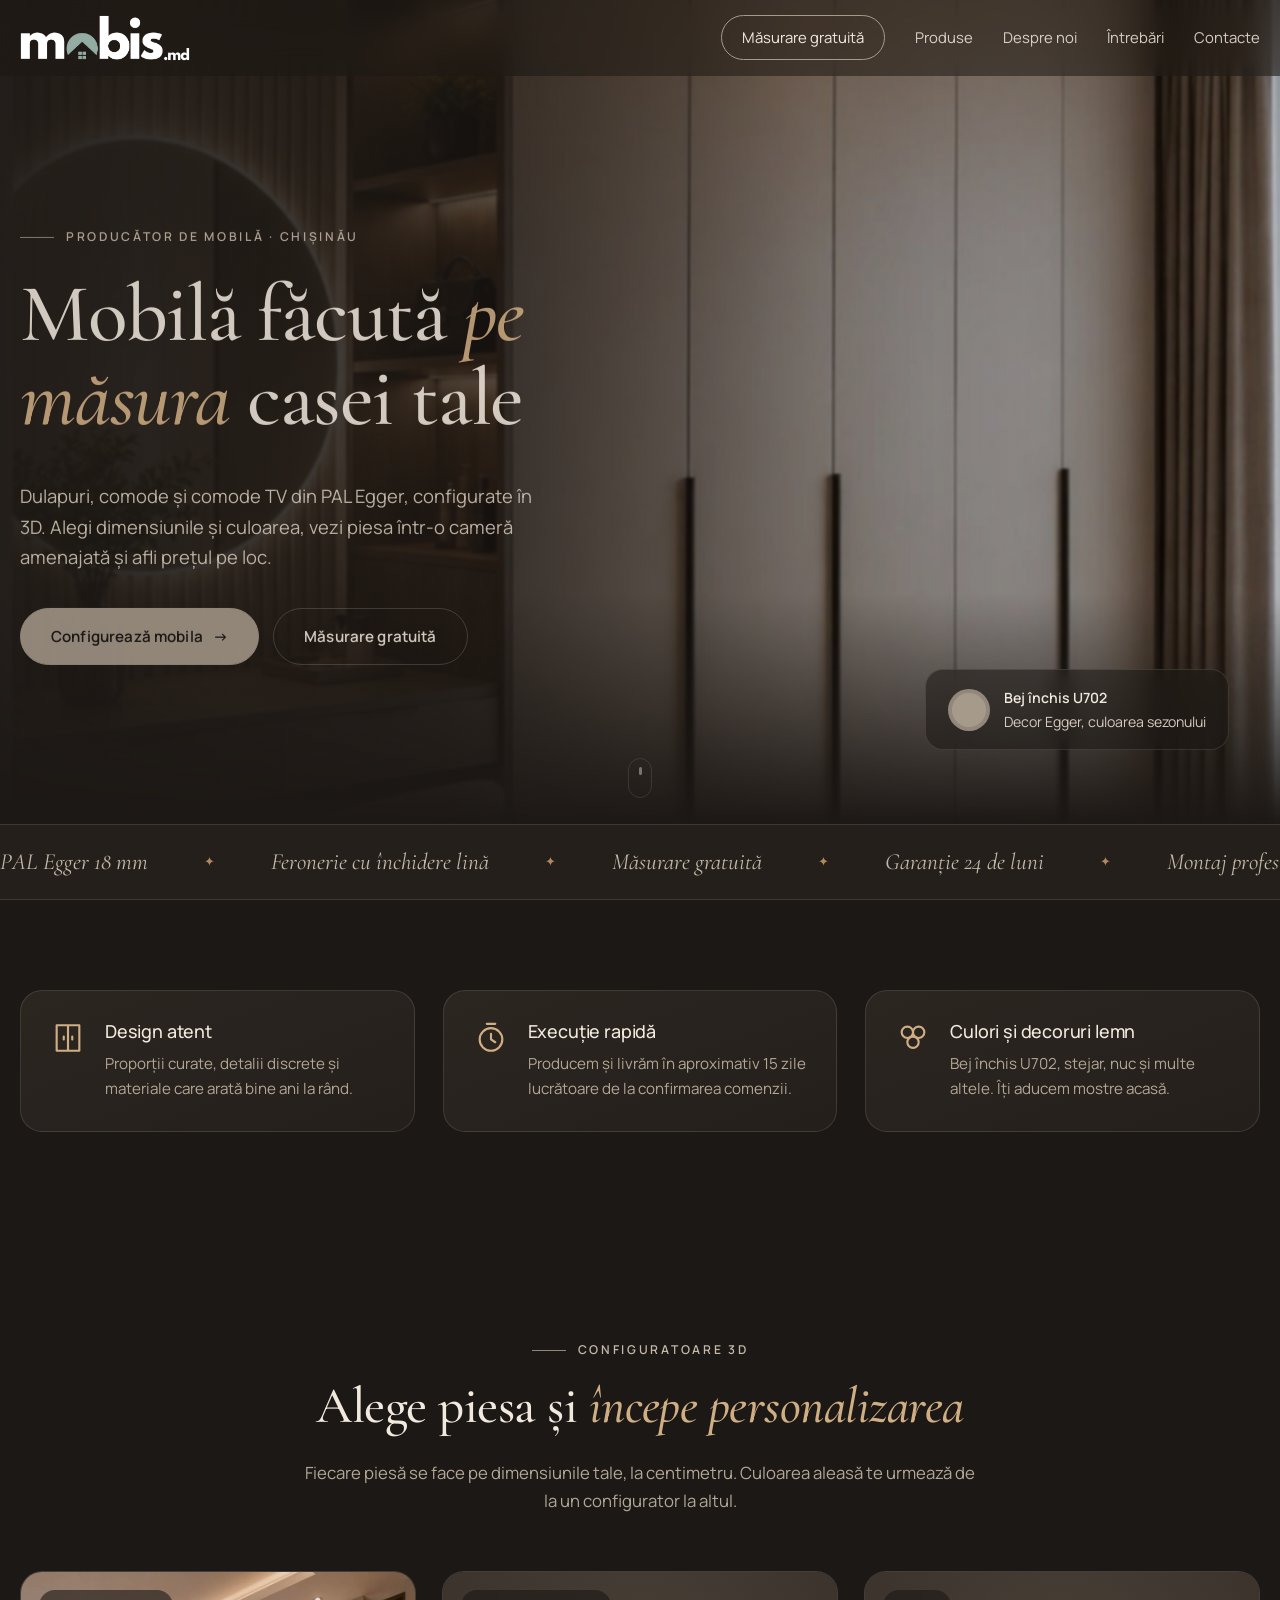
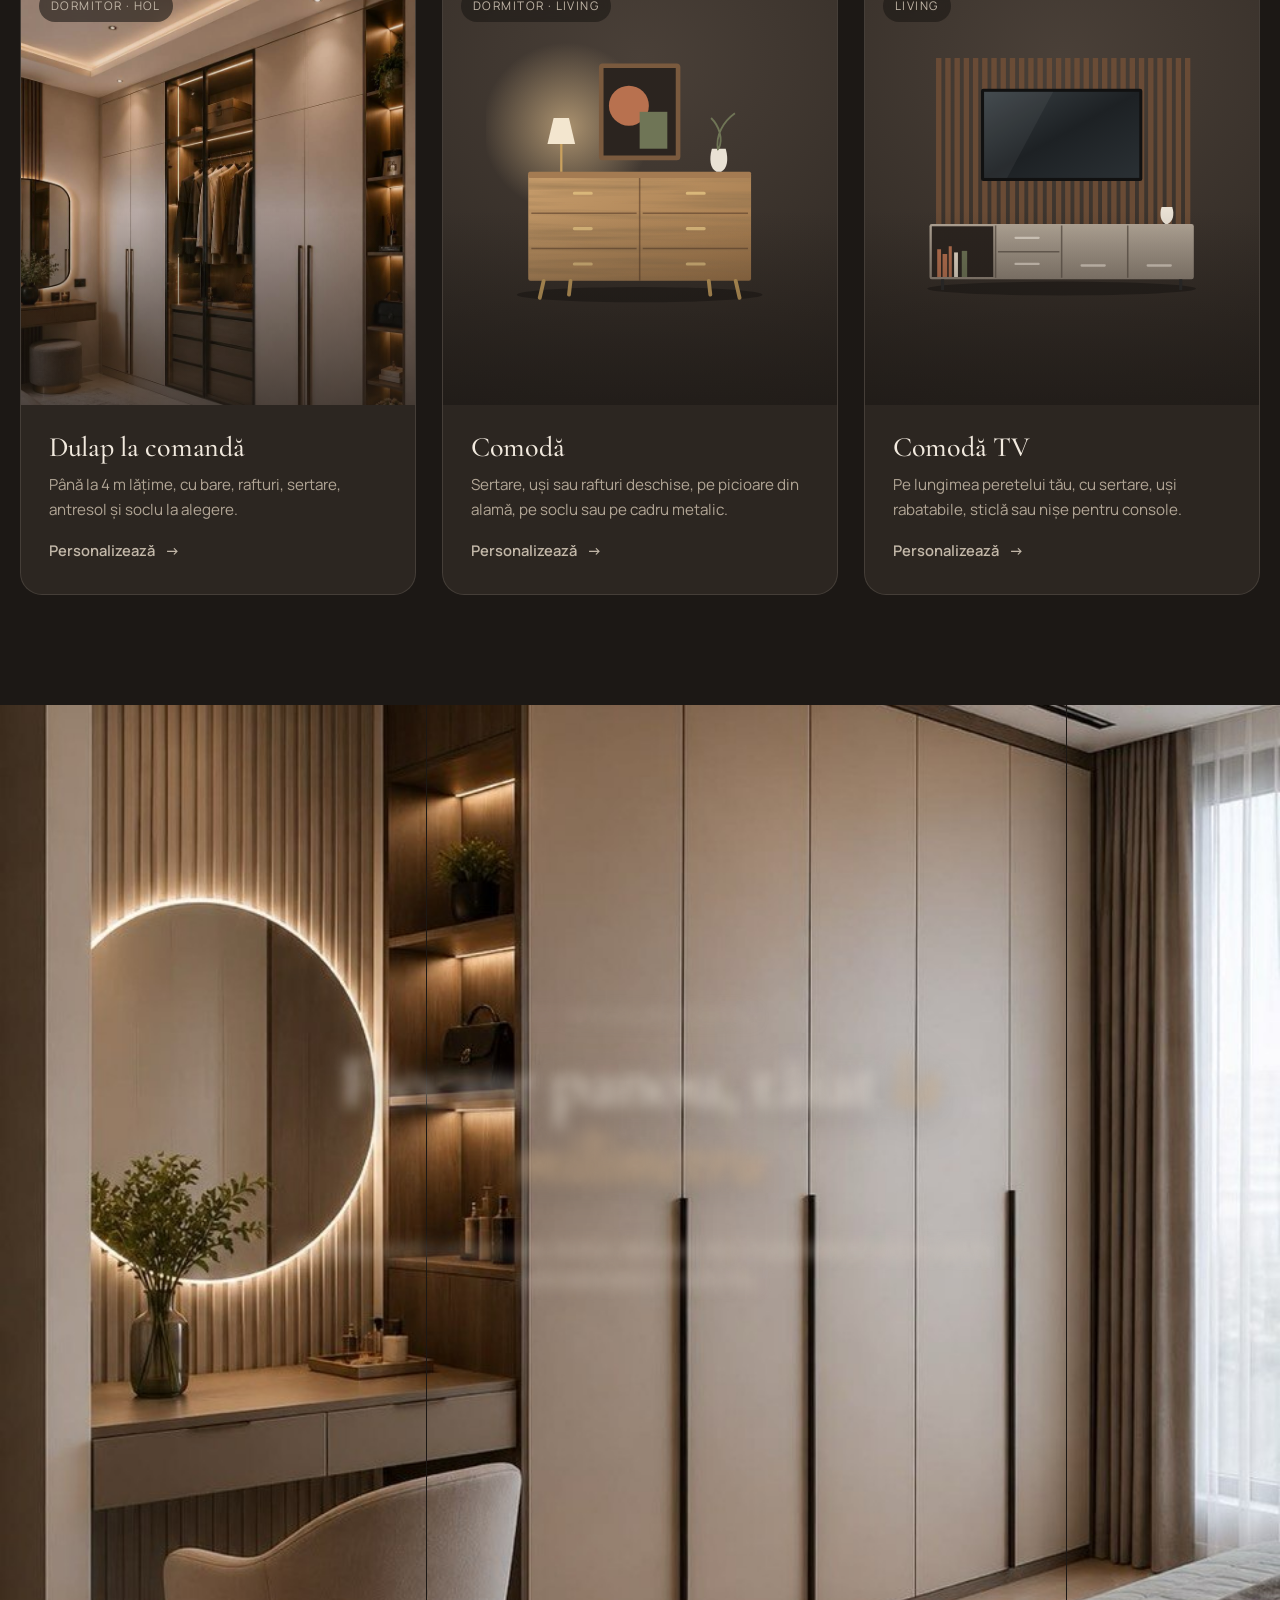
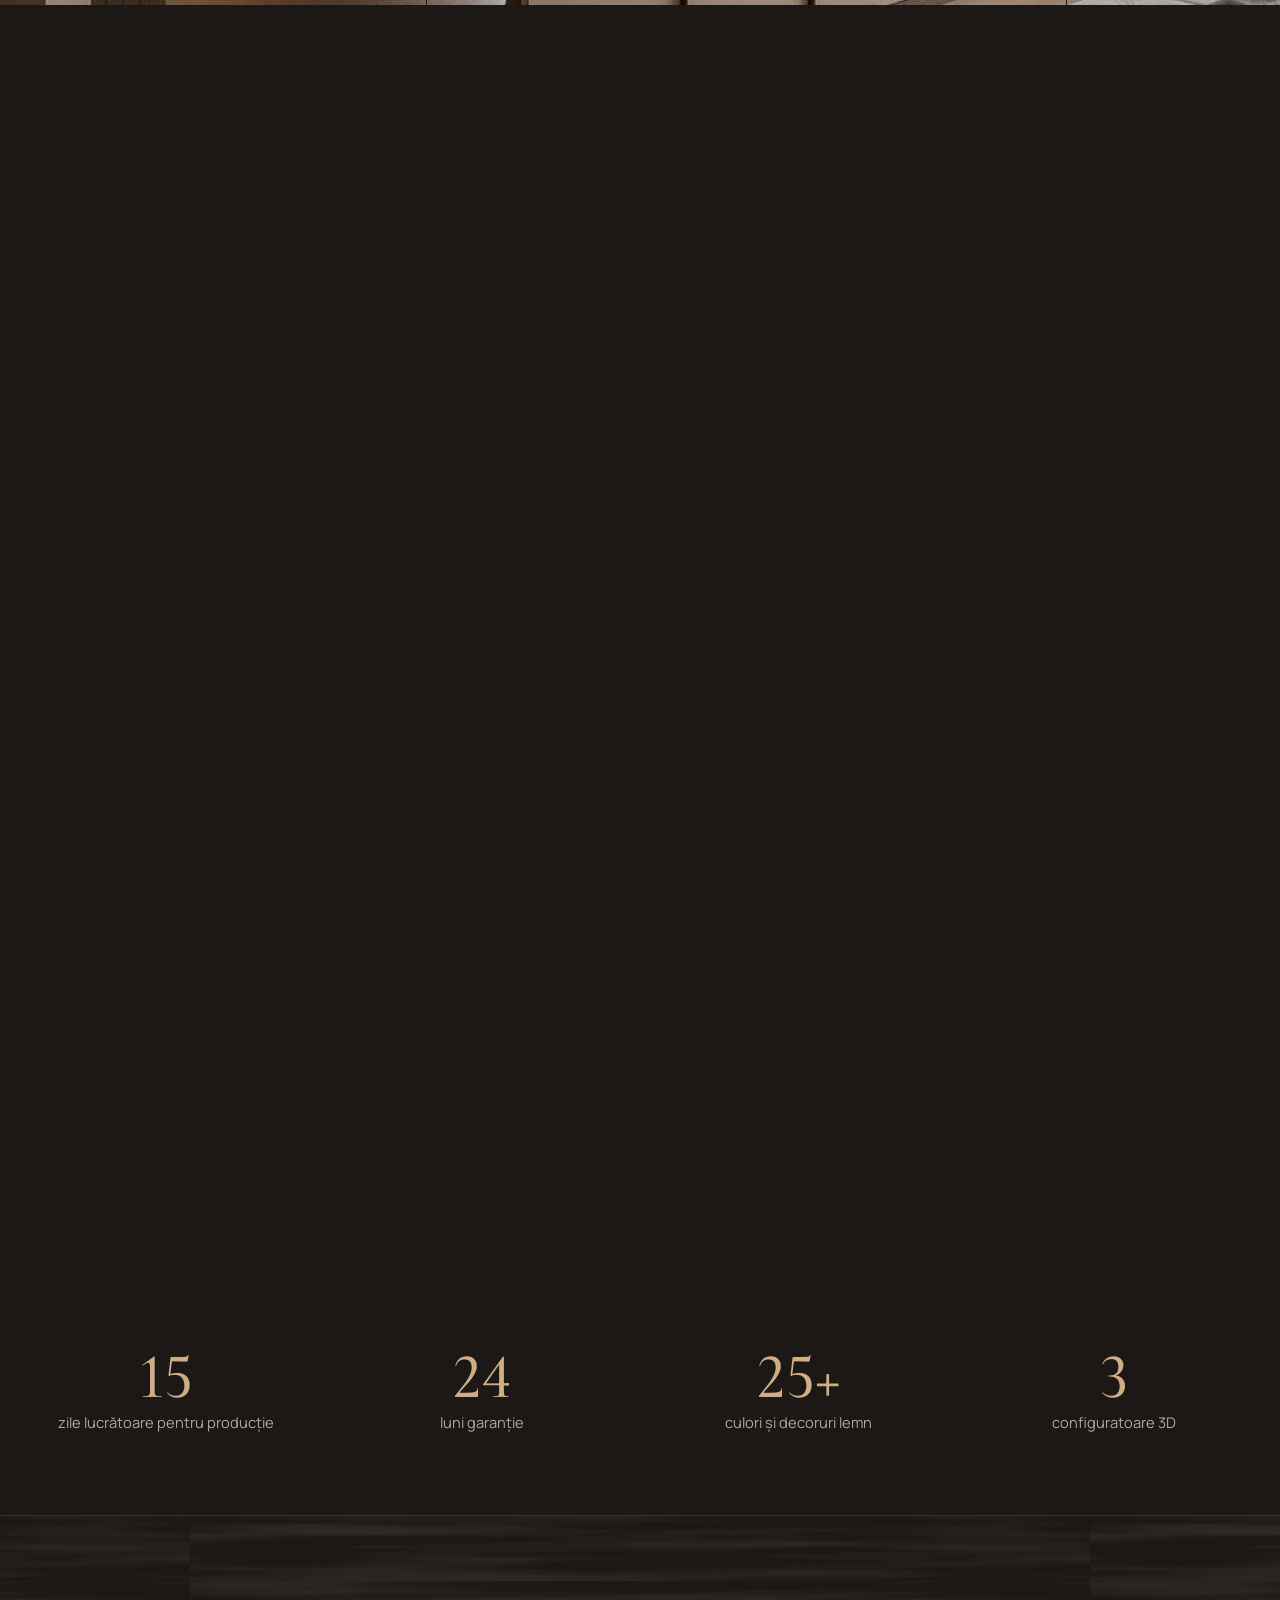
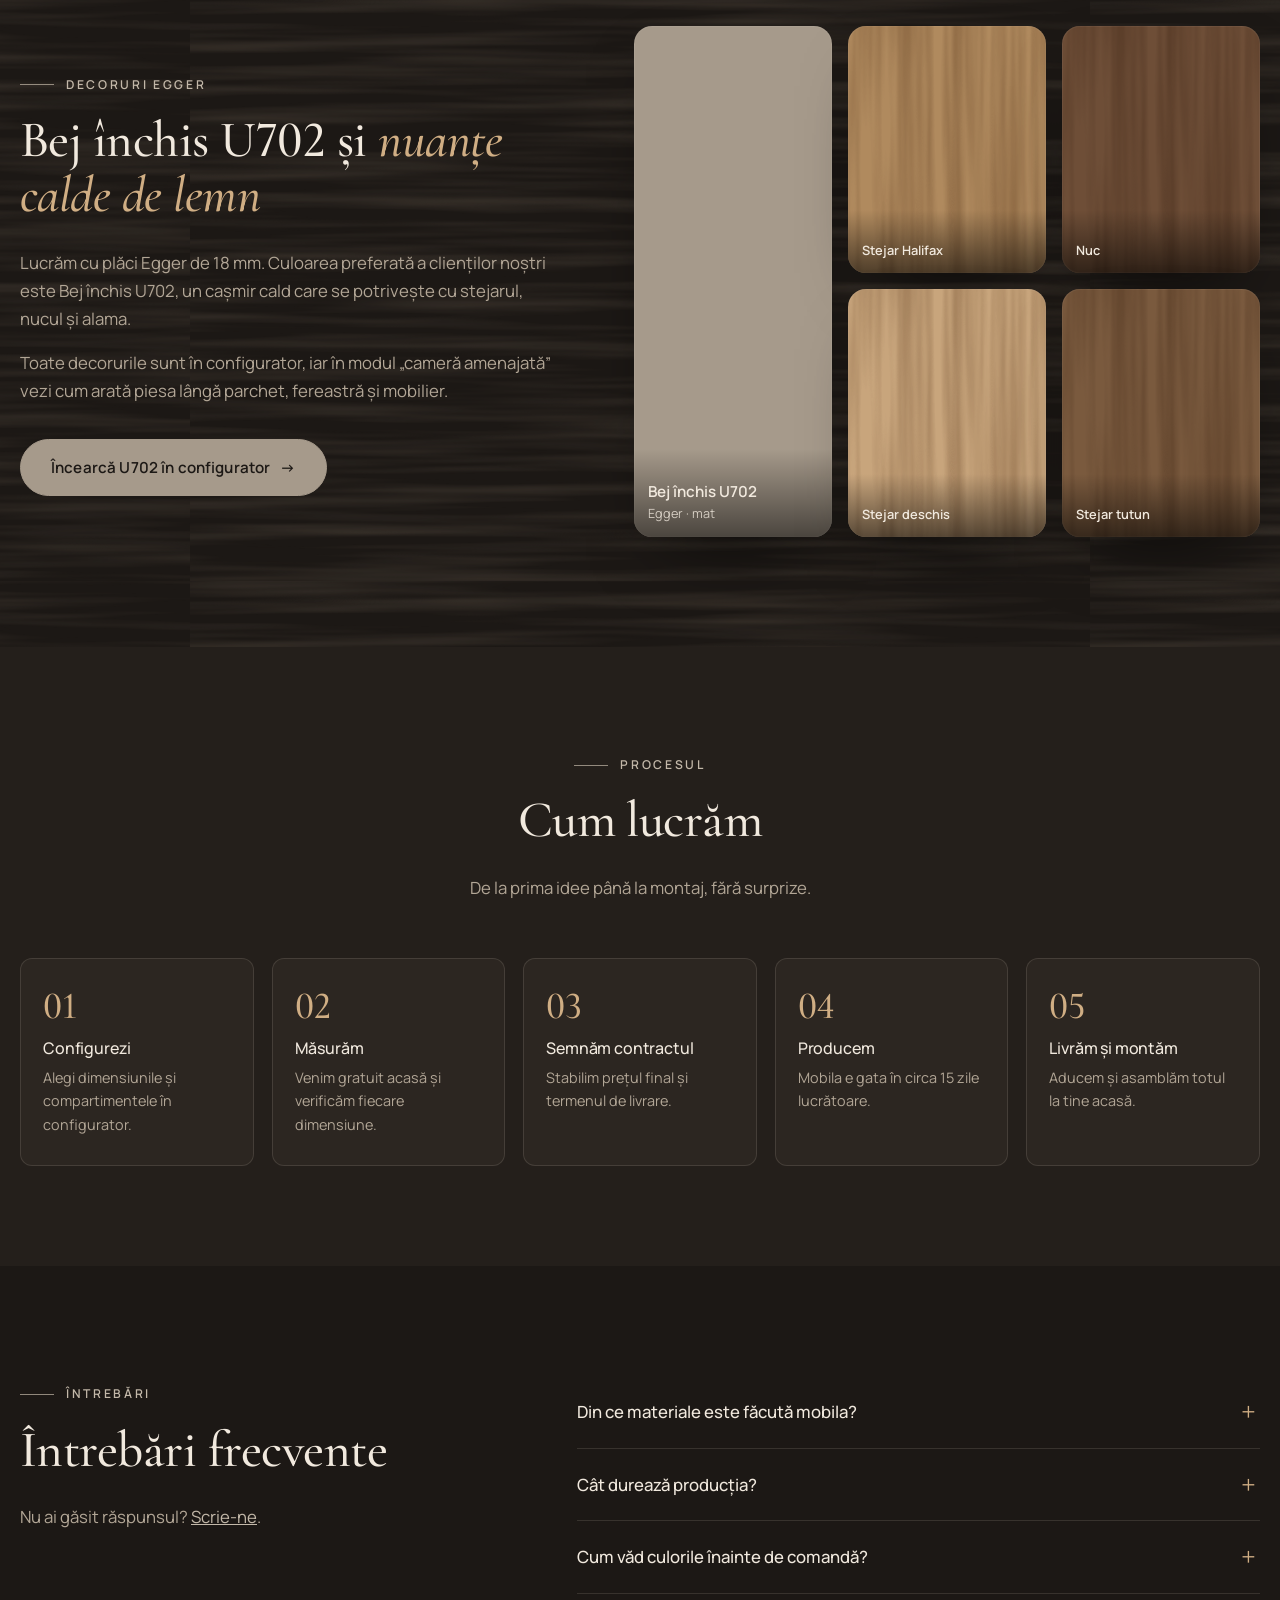
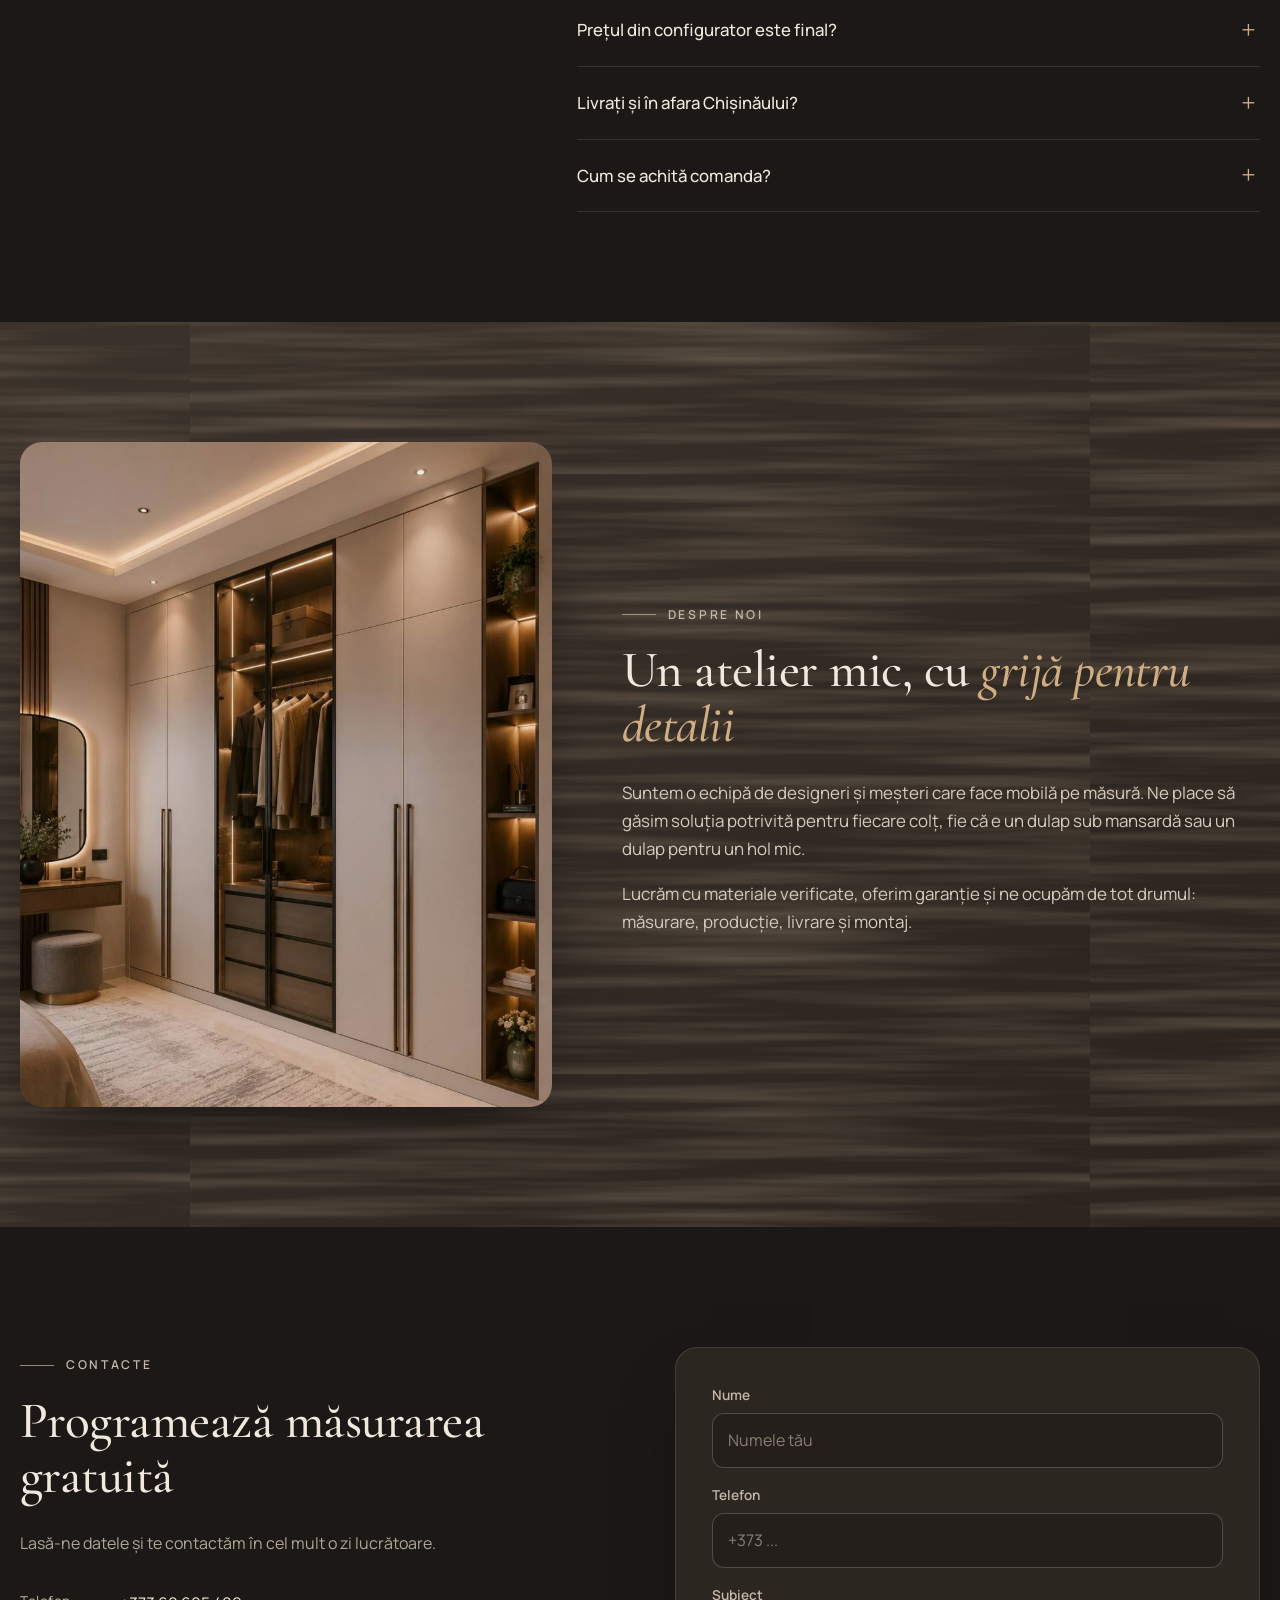
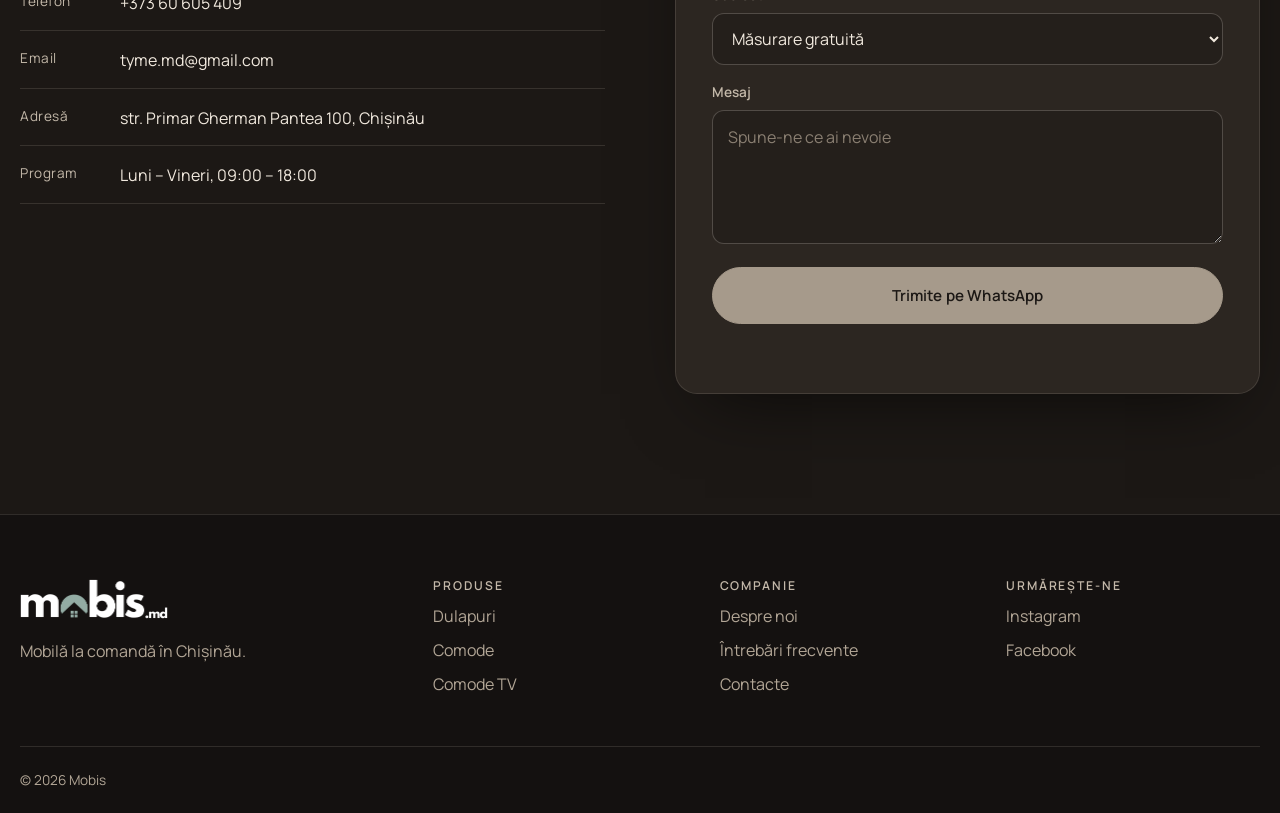
==== index.html @ 85bce2bd "Add files via upload Mobis" ====
<!DOCTYPE html>
<html lang="ro">
    <head>
        <meta charset="UTF-8">
        <meta name="viewport" content="width=device-width, initial-scale=1.0">
        <title>Mobis – Dulapuri, comode și comode TV la comandă în Chișinău</title>
        <meta name="description" content="Mobilă la comandă, pe dimensiunile tale: dulapuri, comode și comode TV. Configurează în 3D, vezi mobila într-o cameră amenajată și află prețul pe loc.">
        <link rel="preconnect" href="https://fonts.googleapis.com">
        <link rel="preconnect" href="https://fonts.gstatic.com" crossorigin>
        <link href="https://fonts.googleapis.com/css2?family=Cormorant+Garamond:ital,wght@0,400;0,500;0,600;1,400;1,500&family=Manrope:wght@300;400;500;600;700&display=swap" rel="stylesheet">
        <meta name="theme-color" content="#1c1815">
        <script>document.documentElement.classList.add('js');</script>
        <link rel="icon" type="image/png" href="favicon.png">
        <link rel="stylesheet" href="style.css">
        <link rel="preload" as="image" href="hero-wardrobe.jpg">
    </head>
    <body>
        <!-- ===== HEADER ===== -->
        <header class="header">
            <div class="container header__inner">
                <a href="index.html" class="logo" aria-label="Mobis – pagina principală"> <img src="logo-white.png" alt="mobis.md" class="logo__img" width="148" height="40"> </a>
                <button class="nav-toggle" aria-label="Meniu" aria-expanded="false">
                    <span></span>
                    <span></span>
                    <span></span>
                </button>
                <nav class="nav" aria-label="Meniu principal">
                    <a href="#contact" class="nav__pill">Măsurare gratuită</a>
                    <a href="#produse">Produse</a>
                    <a href="#despre">Despre noi</a>
                    <a href="#intrebari">Întrebări</a>
                    <a href="#contact">Contacte</a>
                </nav>
            </div>
        </header>
        <main>
            <!-- ===== HERO ===== -->
            <section class="hero">
                <div class="hero__scene" aria-hidden="true">
                    <div class="hero__photo"></div>
                </div>
                <div class="container hero__content">
                    <span class="eyebrow hero__eyebrow">Producător de mobilă · Chișinău</span>
                    <h1>Mobilă făcută <em>pe măsura</em> casei tale</h1>
                    <p>Dulapuri, comode și comode TV din PAL Egger, configurate în 3D. Alegi dimensiunile și culoarea, vezi piesa într-o cameră amenajată și afli prețul pe loc.</p>
                    <div class="hero__actions">
                        <a href="#produse" class="btn">Configurează mobila <span class="btn__arrow">→</span></a>
                        <a href="#contact" class="btn btn--line">Măsurare gratuită</a>
                    </div>
                </div>
                <div class="hero__badge" aria-hidden="true"><i></i><div><b>Bej închis U702</b>Decor Egger, culoarea sezonului</div></div>
                <span class="hero__scroll" aria-hidden="true"></span>
            </section>
            <div class="marquee" aria-hidden="true">
                <div class="marquee__track">
                    <span>PAL Egger 18 mm</span><span>Feronerie cu închidere lină</span><span>Măsurare gratuită</span><span>Garanție 24 de luni</span><span>Montaj profesionist</span><span>Peste 25 de decoruri</span>
                    <span>PAL Egger 18 mm</span><span>Feronerie cu închidere lină</span><span>Măsurare gratuită</span><span>Garanție 24 de luni</span><span>Montaj profesionist</span><span>Peste 25 de decoruri</span>
                </div>
            </div>
            <!-- ===== AVANTAJE ===== -->
            <section class="perks">
                <div class="container perks__grid">
                    <article class="perk" data-reveal>
                        <svg viewBox="0 0 24 24" aria-hidden="true">
                            <path d="M4 3h16v18H4zM12 3v18M9 11v2M15 11v2"/>
                        </svg>
                        <div>
                            <h3>Design atent</h3>
                            <p>Proporții curate, detalii discrete și materiale care arată bine ani la rând.</p>
                        </div>
                    </article>
                    <article class="perk" data-reveal style="--d:.12s">
                        <svg viewBox="0 0 24 24" aria-hidden="true">
                            <circle cx="12" cy="13" r="8"/>
                            <path d="M12 9v4l3 2M9 2h6"/>
                        </svg>
                        <div>
                            <h3>Execuție rapidă</h3>
                            <p>Producem și livrăm în aproximativ 15 zile lucrătoare de la confirmarea comenzii.</p>
                        </div>
                    </article>
                    <article class="perk" data-reveal style="--d:.24s">
                        <svg viewBox="0 0 24 24" aria-hidden="true">
                            <circle cx="8" cy="8" r="4"/>
                            <circle cx="16" cy="8" r="4"/>
                            <circle cx="12" cy="15" r="4"/>
                        </svg>
                        <div>
                            <h3>Culori și decoruri lemn</h3>
                            <p>Bej închis U702, stejar, nuc și multe altele. Îți aducem mostre acasă.</p>
                        </div>
                    </article>
                </div>
            </section>
            <!-- ===== PRODUSE ===== -->
            <section class="products" id="produse">
                <div class="container">
                    <div class="section-head" data-reveal>
                        <span class="eyebrow">Configuratoare 3D</span>
                        <h2>Alege piesa și <em>începe personalizarea</em></h2>
                        <p>Fiecare piesă se face pe dimensiunile tale, la centimetru. Culoarea aleasă te urmează de la un configurator la altul.</p>
                    </div>
                    <div class="products__grid">
                        <a class="product" href="dulap.html" data-reveal="zoom" data-tilt>
                            <div class="product__art">
                                <span class="product__tag">Dormitor · Hol</span>
                                <img src="product-wardrobe.jpg" alt="Dulap cu uși bej, compartimente vitrate și iluminare interioară" width="853" height="1280" loading="lazy" decoding="async">
                            </div>
                            <div class="product__body">
                                <h3>Dulap la comandă</h3>
                                <p>Până la 4 m lățime, cu bare, rafturi, sertare, antresol și soclu la alegere.</p>
                                <span class="product__cta">Personalizează</span>
                            </div>
                        </a>
                        <a class="product" href="comoda.html" data-reveal="zoom" style="--d:.12s" data-tilt>
                            <div class="product__art">
                                <span class="product__tag">Dormitor · Living</span>
                                <svg viewBox="0 0 400 400" role="img" aria-label="Comodă din stejar cu sertare și picioare din alamă">
                                    <defs>
                                        <linearGradient id="oakA" x1="0" x2="1" y1="0" y2="1"><stop offset="0" stop-color="#c79d6c"/><stop offset="1" stop-color="#9c7348"/></linearGradient>
                                        <filter id="grainA"><feTurbulence type="fractalNoise" baseFrequency="0.004 0.12" numOctaves="3" seed="3"/><feColorMatrix values="0 0 0 0 .3  0 0 0 0 .18  0 0 0 0 .08  1.4 0 0 0 -.55"/><feComposite in2="SourceGraphic" operator="in"/></filter>
                                        <radialGradient id="glowA"><stop offset="0" stop-color="#ffd9a0" stop-opacity=".55"/><stop offset="1" stop-color="#ffd9a0" stop-opacity="0"/></radialGradient>
                                    </defs>
                                    <circle cx="105" cy="120" r="110" fill="url(#glowA)"/>
                                    <rect x="150" y="40" width="100" height="120" rx="2" fill="#2b241f" stroke="#7a5a3e" stroke-width="6"/>
                                    <circle cx="186" cy="92" r="26" fill="#b8714f"/><rect x="200" y="100" width="36" height="48" fill="#6f7556"/>
                                    <ellipse cx="200" cy="338" rx="160" ry="10" fill="#000" opacity=".35"/>
                                    <rect x="55" y="180" width="290" height="140" rx="3" fill="url(#oakA)"/>
                                    <rect x="55" y="180" width="290" height="140" rx="3" filter="url(#grainA)" fill="#fff"/>
                                    <rect x="55" y="178" width="290" height="8" rx="2" fill="#a47b52"/>
                                    <path d="M200 186v134M59 232h137M59 278h137M204 232h137M204 278h137" stroke="#5a3f2a" stroke-width="2" opacity=".6"/>
                                    <path d="M115 206h22M115 252h22M115 298h22M262 206h22M262 252h22M262 298h22" stroke="#d9b77a" stroke-width="4" stroke-linecap="round"/>
                                    <path d="M75 320l-5 22M325 320l5 22M110 320l-2 18M290 320l2 18" stroke="#c9a15e" stroke-width="5" stroke-linecap="round"/>
                                    <path d="M98 178v-36" stroke="#c9a15e" stroke-width="3"/><path d="M80 142h36l-8-34h-20z" fill="#f3e6cf"/>
                                    <path d="M300 178c-8-4-10-16-6-30h18c4 14 2 26-6 30z" fill="#e9e1d4"/><path d="M302 150c-4-20 8-38 22-48M303 148c6-14 0-30-10-40" stroke="#6f7556" stroke-width="2.4" fill="none"/>
                                </svg>
                            </div>
                            <div class="product__body">
                                <h3>Comodă</h3>
                                <p>Sertare, uși sau rafturi deschise, pe picioare din alamă, pe soclu sau pe cadru metalic.</p>
                                <span class="product__cta">Personalizează</span>
                            </div>
                        </a>
                        <a class="product" href="comoda-tv.html" data-reveal="zoom" style="--d:.24s" data-tilt>
                            <div class="product__art">
                                <span class="product__tag">Living</span>
                                <svg viewBox="0 0 400 400" role="img" aria-label="Comodă TV joasă în bej închis, cu televizor pe perete cu lamele de lemn">
                                    <defs>
                                        <linearGradient id="u702B" x1="0" x2="0" y1="0" y2="1"><stop offset="0" stop-color="#b0a495"/><stop offset="1" stop-color="#93877a"/></linearGradient>
                                        <linearGradient id="screenB" x1="0" x2="1" y1="0" y2="1"><stop offset="0" stop-color="#3a4145"/><stop offset=".5" stop-color="#1d2124"/><stop offset="1" stop-color="#2a3034"/></linearGradient>
                                    </defs>
                                    <g stroke="#6e4e37" stroke-width="7" opacity=".9">
                                        <path d="M40 30v255M52 30v255M64 30v255M76 30v255M88 30v255M100 30v255M112 30v255M124 30v255M136 30v255M148 30v255M160 30v255M172 30v255M184 30v255M196 30v255M208 30v255M220 30v255M232 30v255M244 30v255M256 30v255M268 30v255M280 30v255M292 30v255M304 30v255M316 30v255M328 30v255M340 30v255M352 30v255M364 30v255"/>
                                    </g>
                                    <rect x="95" y="70" width="210" height="120" rx="3" fill="#111" /><rect x="99" y="74" width="202" height="112" fill="url(#screenB)"/>
                                    <path d="M99 74l90 0-60 112h-30z" fill="#fff" opacity=".05"/>
                                    <ellipse cx="200" cy="330" rx="175" ry="9" fill="#000" opacity=".35"/>
                                    <rect x="28" y="246" width="344" height="72" rx="3" fill="url(#u702B)"/>
                                    <path d="M114 248v68M200 248v68M286 248v68M117 282h80" stroke="#6b6055" stroke-width="2"/>
                                    <rect x="31" y="249" width="80" height="66" fill="#2b241f"/>
                                    <path d="M38 315v-36h5v36zM45 315v-30h6v30zM53 315v-40h4v40z" fill="#b8714f"/><path d="M60 315v-32h5v32z" fill="#e8dccb"/><path d="M70 315v-34h7v34z" fill="#6f7556"/>
                                    <path d="M140 264h30M140 298h30M226 300h30M312 300h30" stroke="#e6dccf" stroke-width="3" stroke-linecap="round" opacity=".8"/>
                                    <path d="M45 318v14M355 318v14" stroke="#2a2a2a" stroke-width="4"/>
                                    <path d="M335 246c-6-3-8-12-5-22h14c3 10 1 19-6 22z" fill="#e9e1d4"/>
                                </svg>
                            </div>
                            <div class="product__body">
                                <h3>Comodă TV</h3>
                                <p>Pe lungimea peretelui tău, cu sertare, uși rabatabile, sticlă sau nișe pentru console.</p>
                                <span class="product__cta">Personalizează</span>
                            </div>
                        </a>
                    </div>
                </div>
            </section>
            <!-- ===== IMAGINEA CARE SE DESCOMPUNE ===== -->
            <section class="split" aria-label="Atelierul Mobis">
                <div class="split__sticky">
                    <div class="split__img" aria-hidden="true">
                        <span><img src="hero-wardrobe.jpg" alt="" loading="lazy"></span><span><img src="hero-wardrobe.jpg" alt="" loading="lazy"></span><span><img src="hero-wardrobe.jpg" alt="" loading="lazy"></span><span><img src="hero-wardrobe.jpg" alt="" loading="lazy"></span><span><img src="hero-wardrobe.jpg" alt="" loading="lazy"></span><span><img src="hero-wardrobe.jpg" alt="" loading="lazy"></span>
                    </div>
                    <div class="split__text">
                        <span class="eyebrow">Din atelierul nostru</span>
                        <h2>Fiecare panou, tăiat <em>la milimetru</em></h2>
                        <p>Proiectăm piesă cu piesă: corp, fronturi, feronerie. Apoi le asamblăm în mobila care se potrivește exact în colțul tău.</p>
                    </div>
                </div>
            </section>
            <!-- ===== CIFRE ===== -->
            <section class="stats">
                <div class="container stats__grid">
                    <div data-reveal><b data-count="15">15</b><span>zile lucrătoare pentru producție</span></div>
                    <div data-reveal style="--d:.1s"><b data-count="24">24</b><span>luni garanție</span></div>
                    <div data-reveal style="--d:.2s"><b data-count="25" data-suffix="+">25+</b><span>culori și decoruri lemn</span></div>
                    <div data-reveal style="--d:.3s"><b data-count="3">3</b><span>configuratoare 3D</span></div>
                </div>
            </section>
            <!-- ===== MATERIALE ===== -->
            <section class="materials wood">
                <div class="container materials__inner">
                    <div data-reveal="left">
                        <span class="eyebrow">Decoruri Egger</span>
                        <h2>Bej închis U702 și <em>nuanțe calde de lemn</em></h2>
                        <p>Lucrăm cu plăci Egger de 18 mm. Culoarea preferată a clienților noștri este Bej închis U702, un cașmir cald care se potrivește cu stejarul, nucul și alama.</p>
                        <p>Toate decorurile sunt în configurator, iar în modul „cameră amenajată” vezi cum arată piesa lângă parchet, fereastră și mobilier.</p>
                        <a href="comoda.html?c=a69a8b" class="btn">Încearcă U702 în configurator <span class="btn__arrow">→</span></a>
                    </div>
                    <div class="chips" data-reveal="right">
                        <div class="chip chip--big" style="--c:#a69a8b"><span>Bej închis U702<small>Egger · mat</small></span></div>
                        <div class="chip chip--wood" style="--c:#b08a5e"><span>Stejar Halifax</span></div>
                        <div class="chip chip--wood" style="--c:#6e4e37"><span>Nuc</span></div>
                        <div class="chip chip--wood" style="--c:#c8a57c"><span>Stejar deschis</span></div>
                        <div class="chip chip--wood" style="--c:#7a5a3e"><span>Stejar tutun</span></div>
                    </div>
                </div>
            </section>
            <!-- ===== CUM LUCRĂM ===== -->
            <section class="steps">
                <div class="container">
                    <div class="section-head" data-reveal>
                        <span class="eyebrow">Procesul</span>
                        <h2>Cum lucrăm</h2>
                        <p>De la prima idee până la montaj, fără surprize.</p>
                    </div>
                    <ol class="steps__list">
                        <li data-reveal style="--d:0.0s">
                            <b>01</b>
                            <h3>Configurezi</h3>
                            <p>Alegi dimensiunile și compartimentele în configurator.</p>
                        </li>
                        <li data-reveal style="--d:0.1s">
                            <b>02</b>
                            <h3>Măsurăm</h3>
                            <p>Venim gratuit acasă și verificăm fiecare dimensiune.</p>
                        </li>
                        <li data-reveal style="--d:0.2s">
                            <b>03</b>
                            <h3>Semnăm contractul</h3>
                            <p>Stabilim prețul final și termenul de livrare.</p>
                        </li>
                        <li data-reveal style="--d:0.3s">
                            <b>04</b>
                            <h3>Producem</h3>
                            <p>Mobila e gata în circa 15 zile lucrătoare.</p>
                        </li>
                        <li data-reveal style="--d:0.4s">
                            <b>05</b>
                            <h3>Livrăm și montăm</h3>
                            <p>Aducem și asamblăm totul la tine acasă.</p>
                        </li>
                    </ol>
                </div>
            </section>
            <!-- ===== ÎNTREBĂRI ===== -->
            <section class="faq" id="intrebari">
                <div class="container faq__inner">
                    <div class="section-head section-head--left" data-reveal="left">
                        <span class="eyebrow">Întrebări</span>
                        <h2>Întrebări frecvente</h2>
                        <p>Nu ai găsit răspunsul? <a href="#contact">Scrie-ne</a>.</p>
                    </div>
                    <div class="faq__list" data-reveal>
                        <details>
                            <summary>Din ce materiale este făcută mobila?</summary>
                            <p>Folosim PAL melaminat de 18 mm de la producători europeni și feronerie cu închidere lină. Garanția este de 24 de luni.</p>
                        </details>
                        <details>
                            <summary>Cât durează producția?</summary>
                            <p>De regulă 10–15 zile lucrătoare de la semnarea contractului, în funcție de complexitatea comenzii.</p>
                        </details>
                        <details>
                            <summary>Cum văd culorile înainte de comandă?</summary>
                            <p>Îți aducem gratuit mostre de culori, ca să le vezi în lumina camerei tale.</p>
                        </details>
                        <details>
                            <summary>Prețul din configurator este final?</summary>
                            <p>Este un preț estimativ foarte apropiat. Prețul final se confirmă după măsurarea gratuită la domiciliu.</p>
                        </details>
                        <details>
                            <summary>Livrați și în afara Chișinăului?</summary>
                            <p>Da, livrăm în toată Moldova. Costul livrării în afara orașului se stabilește separat.</p>
                        </details>
                        <details>
                            <summary>Cum se achită comanda?</summary>
                            <p>Achiți un avans la semnarea contractului, iar restul la livrare, numerar sau cu cardul.</p>
                        </details>
                    </div>
                </div>
            </section>
            <!-- ===== DESPRE NOI ===== -->
            <section class="about wood" id="despre">
                <div class="container about__inner">
                    <div class="about__photo" data-reveal="zoom" data-parallax>
                        <img src="product-wardrobe.jpg" alt="Dulap Mobis cu compartimente iluminate" width="853" height="1280" loading="lazy" decoding="async">
                    </div>
                    <div data-reveal="right">
                        <span class="eyebrow">Despre noi</span>
                        <h2>Un atelier mic, cu <em>grijă pentru detalii</em></h2>
                        <p>Suntem o echipă de designeri și meșteri care face mobilă pe măsură. Ne place să găsim soluția potrivită pentru fiecare colț, fie că e un dulap sub mansardă sau un dulap pentru un hol mic.</p>
                        <p>Lucrăm cu materiale verificate, oferim garanție și ne ocupăm de tot drumul: măsurare, producție, livrare și montaj.</p>
                    </div>
                </div>
            </section>
            <!-- ===== CONTACT ===== -->
            <section class="contact" id="contact">
                <div class="container contact__inner">
                    <div class="contact__info" data-reveal="left">
                        <span class="eyebrow">Contacte</span>
                        <h2>Programează măsurarea gratuită</h2>
                        <p>Lasă-ne datele și te contactăm în cel mult o zi lucrătoare.</p>
                        <ul class="contact__list">
                            <li>
                                <span>Telefon</span>
                                <a href="tel:+37360605409">+373 60 605 409</a>
                            </li>
                            <li>
                                <span>Email</span>
                                <a href="mailto:tyme.md@gmail.com">tyme.md@gmail.com</a>
                            </li>
                            <li>
                                <span>Adresă</span>str. Primar Gherman Pantea 100, Chișinău
                            </li>
                            <li>
                                <span>Program</span>Luni – Vineri, 09:00 – 18:00
                            </li>
                        </ul>
                    </div>
                    <form class="contact__form" id="contactForm" novalidate data-reveal="right">
                        <div class="form-row">
                            <label for="f-name">Nume</label>
                            <input id="f-name" name="name" type="text" autocomplete="name" placeholder="Numele tău" required>
                        </div>
                        <div class="form-row">
                            <label for="f-phone">Telefon</label>
                            <input id="f-phone" name="phone" type="tel" autocomplete="tel" placeholder="+373 ..." required>
                        </div>
                        <div class="form-row">
                            <label for="f-topic">Subiect</label>
                            <select id="f-topic" name="topic">
                                <option>Măsurare gratuită</option>
                                <option>Mostre de culori</option>
                                <option>Dulap la comandă</option>
                                <option>Comodă la comandă</option>
                                <option>Comodă TV la comandă</option>
                                <option>Altă întrebare</option>
                            </select>
                        </div>
                        <div class="form-row">
                            <label for="f-msg">Mesaj</label>
                            <textarea id="f-msg" name="message" rows="4" placeholder="Spune-ne ce ai nevoie"></textarea>
                        </div>
                        <button type="submit" class="btn btn--full">Trimite pe WhatsApp</button>
                        <p class="form-status" role="status"></p>
                    </form>
                </div>
            </section>
        </main>
        <!-- ===== FOOTER ===== -->
        <footer class="footer">
            <div class="container footer__inner">
                <div>
                    <a href="index.html" class="logo logo--footer"><img src="logo-white.png" alt="mobis.md" class="logo__img" width="130" height="35"></a>
                    <p>Mobilă la comandă în Chișinău.</p>
                </div>
                <nav aria-label="Produse">
                    <h4>Produse</h4>
                    <a href="dulap.html">Dulapuri</a>
                    <a href="comoda.html">Comode</a>
                    <a href="comoda-tv.html">Comode TV</a>
                </nav>
                <nav aria-label="Companie">
                    <h4>Companie</h4>
                    <a href="#despre">Despre noi</a>
                    <a href="#intrebari">Întrebări frecvente</a>
                    <a href="#contact">Contacte</a>
                </nav>
                <div>
                    <h4>Urmărește-ne</h4>
                    <a href="#" aria-label="Instagram">Instagram</a>
                    <a href="#" aria-label="Facebook">Facebook</a>
                </div>
            </div>
            <div class="container footer__bottom">© <span data-year></span> Mobis
            </div>
        </footer>
        <script src="site.js"></script>
    </body>
</html>
---- style.css ----
/* =========================================================
   Mobis – stiluri
   Paletă: Bej închis U702 Egger + nuanțe de lemn, temă închisă
   ========================================================= */
:root {
  --bg: #1c1815;
  --bg-2: #241f1b;
  --surface: #2c2621;
  --surface-2: #362f29;
  --u702: #a69a8b;          /* Egger U702 – bej închis / cașmir */
  --u702-light: #c3b8a9;
  --u702-dark: #7d7264;
  --u702-deep: #4f463e;
  --oak: #b08a5e;
  --oak-light: #d0ae84;
  --walnut: #6e4e37;
  --cream: #f1e9de;
  --ink: #1c1815;
  --muted: #b2a696;
  --line: rgba(241, 233, 222, .12);
  --line-strong: rgba(241, 233, 222, .22);
  --white: #ffffff;
  --ok: #a9c4a0;
  --radius: 22px;
  --radius-sm: 12px;
  --shadow: 0 30px 70px -30px rgba(0, 0, 0, .65);
  --header-h: 76px;
  --serif: 'Cormorant Garamond', 'Times New Roman', serif;
  --ease: cubic-bezier(.2, .7, .1, 1);
  /* textură de lemn desenată (fără imagini externe) */
  --grain-h: url("data:image/svg+xml,%3Csvg xmlns='http://www.w3.org/2000/svg' width='900' height='600'%3E%3Cfilter id='w'%3E%3CfeTurbulence type='fractalNoise' baseFrequency='0.0025 0.07' numOctaves='3' seed='11' stitchTiles='stitch'/%3E%3CfeColorMatrix values='0 0 0 0 0.72  0 0 0 0 0.55  0 0 0 0 0.38  1.6 0 0 0 -0.62'/%3E%3C/filter%3E%3Crect width='100%25' height='100%25' filter='url(%23w)'/%3E%3C/svg%3E");
  --grain-v: url("data:image/svg+xml,%3Csvg xmlns='http://www.w3.org/2000/svg' width='600' height='900'%3E%3Cfilter id='w'%3E%3CfeTurbulence type='fractalNoise' baseFrequency='0.06 0.003' numOctaves='3' seed='4' stitchTiles='stitch'/%3E%3CfeColorMatrix values='0 0 0 0 0.25  0 0 0 0 0.16  0 0 0 0 0.09  1.7 0 0 0 -0.55'/%3E%3C/filter%3E%3Crect width='100%25' height='100%25' filter='url(%23w)'/%3E%3C/svg%3E");
  font-family: 'Manrope', system-ui, -apple-system, sans-serif;
}

/* ===== Bază ===== */
*, *::before, *::after { box-sizing: border-box; }
html { scroll-behavior: smooth; scroll-padding-top: calc(var(--header-h) + 12px); }
body { margin: 0; background: var(--bg); color: var(--cream); line-height: 1.65; -webkit-font-smoothing: antialiased; overflow-x: hidden; }
h1, h2, h3, h4 { margin: 0 0 .5em; line-height: 1.15; font-weight: 500; letter-spacing: -.01em; }
h1, h2 { font-family: var(--serif); font-weight: 500; font-variant-numeric: lining-nums; }
h1 { font-size: clamp(2.8rem, 6.4vw, 5.4rem); letter-spacing: -.015em; line-height: 1.02; }
h2 { font-size: clamp(2.1rem, 4vw, 3.3rem); line-height: 1.08; }
h1 em, h2 em { font-style: italic; color: var(--oak-light); }
h3 { font-size: 1.12rem; }
p { margin: 0 0 1em; }
a { color: inherit; }
::selection { background: var(--u702); color: var(--ink); }
button, input, select, textarea { font: inherit; color: inherit; }
button { cursor: pointer; }
svg { display: block; }
.container { width: min(1240px, 100% - 40px); margin-inline: auto; }
.eyebrow { display: inline-flex; align-items: center; gap: 12px; font-size: .76rem; font-weight: 600; letter-spacing: .22em; text-transform: uppercase; color: var(--u702-light); margin-bottom: 18px; }
.eyebrow::before { content: ''; width: 34px; height: 1px; background: currentColor; opacity: .7; }
.section-head { max-width: 680px; margin: 0 auto 56px; text-align: center; }
.section-head .eyebrow { justify-content: center; }
.section-head--left { text-align: left; margin: 0; }
.section-head p { color: var(--muted); font-size: 1.05rem; }
.wood { position: relative; isolation: isolate; }
.wood::before { content: ''; position: absolute; inset: 0; z-index: -1; background: var(--grain-h) center / 900px 600px; opacity: .16; pointer-events: none; }

/* ===== Butoane ===== */
.btn {
  position: relative; overflow: hidden;
  display: inline-flex; align-items: center; justify-content: center; gap: 10px;
  padding: 15px 30px; border-radius: 999px; border: 1.5px solid var(--u702);
  background: var(--u702); color: var(--ink); font-weight: 600; font-size: .95rem; text-decoration: none; letter-spacing: .01em;
  transition: background .3s, transform .3s var(--ease), box-shadow .3s, color .3s, border-color .3s;
}
.btn:hover { background: var(--u702-light); border-color: var(--u702-light); transform: translateY(-2px); box-shadow: 0 18px 40px -18px rgba(166, 154, 139, .7); }
.btn--light { background: var(--cream); border-color: var(--cream); color: var(--ink); }
.btn--light:hover { background: var(--white); border-color: var(--white); }
.btn--line { background: transparent; border-color: var(--line-strong); color: var(--cream); }
.btn--line:hover { background: var(--cream); border-color: var(--cream); color: var(--ink); }
.btn--small { padding: 11px 22px; font-size: .9rem; }
.btn--full { width: 100%; }
.btn--wa { background: var(--u702); color: var(--ink); border-color: var(--u702); padding: 11px 20px; font-size: .9rem; white-space: nowrap; }
.btn--wa:hover { background: var(--cream); border-color: var(--cream); color: var(--ink); }
.btn__arrow { transition: transform .3s var(--ease); }
.btn:hover .btn__arrow { transform: translateX(4px); }

/* ===== Header ===== */
.header { position: sticky; top: 0; z-index: 50; height: var(--header-h); color: var(--cream); background: rgba(28, 24, 21, .55); backdrop-filter: blur(14px) saturate(1.2); -webkit-backdrop-filter: blur(14px) saturate(1.2); border-bottom: 1px solid transparent; transition: background .4s, border-color .4s; }
.is-scrolled .header, .page-cfg .header { background: rgba(28, 24, 21, .92); border-bottom-color: var(--line); }
.header__inner { height: 100%; display: flex; align-items: center; justify-content: space-between; }
.logo { display: inline-flex; align-items: center; gap: 10px; text-decoration: none; color: inherit; }
.logo__img { display: block; height: 46px; width: auto; }
.logo--footer .logo__img { height: 40px; }
.nav { display: flex; align-items: center; gap: 30px; }
.nav a { position: relative; text-decoration: none; font-size: .93rem; opacity: .86; transition: opacity .2s; }
.nav a:not(.nav__pill)::after { content: ''; position: absolute; left: 0; right: 0; bottom: -6px; height: 1px; background: var(--u702-light); transform: scaleX(0); transform-origin: right; transition: transform .35s var(--ease); }
.nav a:hover { opacity: 1; }
.nav a:not(.nav__pill):hover::after { transform: scaleX(1); transform-origin: left; }
.nav__pill { border: 1.5px solid var(--u702); border-radius: 999px; padding: 9px 20px; opacity: 1 !important; transition: background .25s, color .25s; }
.nav__pill:hover { background: var(--u702); color: var(--ink); }
.nav-toggle { display: none; background: none; border: 0; padding: 8px; color: inherit; }
.nav-toggle span { display: block; width: 26px; height: 2px; margin: 6px 0; background: currentColor; transition: .3s; }

/* ===== Hero ===== */
.hero { position: relative; min-height: calc(100vh - var(--header-h)); min-height: calc(100svh - var(--header-h)); display: flex; align-items: center; overflow: hidden; margin-top: calc(-1 * var(--header-h)); padding-top: var(--header-h); --hp: 0; }
.hero__scene { position: absolute; inset: 0; background: var(--bg); pointer-events: none; }
.hero__photo {
  position: absolute; inset: -4%; background: url('hero-wardrobe.jpg') 62% 40% / cover no-repeat;
  transform: scale(calc(1.04 + var(--hp) * .16)) translateY(calc(var(--hp) * 60px));
  filter: brightness(calc(.92 - var(--hp) * .55)) blur(calc(var(--hp) * 7px)) saturate(calc(1 - var(--hp) * .4));
  animation: heroIn 2.2s var(--ease) both; will-change: transform, filter;
}
@keyframes heroIn { from { opacity: 0; transform: scale(1.18); } }
.hero__scene::after { content: ''; position: absolute; inset: 0; background:
  linear-gradient(90deg, rgba(28, 24, 21, .94) 0%, rgba(28, 24, 21, .78) 34%, rgba(28, 24, 21, .25) 64%, rgba(28, 24, 21, .1) 100%),
  linear-gradient(0deg, var(--bg) 0%, transparent 28%); }
.hero__content { position: relative; z-index: 4; padding-block: 80px; transform: translateY(calc(var(--hp) * -70px)); opacity: calc(1 - var(--hp) * 1.3); }
.hero__content > * { max-width: 640px; }
.hero__eyebrow { margin-bottom: 26px; }
.hero__content p { font-size: 1.15rem; color: #d6cbbd; max-width: 520px; }
.hero__actions { display: flex; flex-wrap: wrap; gap: 14px; margin-top: 36px; }
.hero__badge { position: absolute; right: 4%; bottom: 9%; z-index: 4; display: flex; align-items: center; gap: 14px; padding: 16px 22px; border-radius: 18px; background: rgba(28, 24, 21, .55); backdrop-filter: blur(10px); border: 1px solid var(--line); font-size: .88rem; color: #d6cbbd; animation: rise 1.4s .9s var(--ease) both; }
.hero__badge i { width: 42px; height: 42px; border-radius: 50%; background: var(--u702); box-shadow: inset 0 0 0 4px rgba(0, 0, 0, .12); flex: none; }
.hero__badge b { display: block; color: var(--cream); font-weight: 600; }
.hero__scroll { position: absolute; left: 50%; bottom: 26px; z-index: 4; width: 24px; height: 40px; margin-left: -12px; border: 1.5px solid var(--line-strong); border-radius: 20px; opacity: calc(1 - var(--hp) * 4); }
.hero__scroll::after { content: ''; position: absolute; left: 50%; top: 8px; width: 3px; height: 8px; margin-left: -1.5px; border-radius: 2px; background: var(--u702-light); animation: scrollDot 1.8s infinite; }
@keyframes scrollDot { 0% { transform: translateY(0); opacity: 1; } 70% { transform: translateY(14px); opacity: 0; } 100% { opacity: 0; } }
@keyframes rise { from { opacity: 0; transform: translateY(30px); } }
.hero h1, .hero__eyebrow, .hero__content p, .hero__actions { animation: rise 1.2s var(--ease) both; }
.hero__eyebrow { animation-delay: .15s; }
.hero h1 { animation-delay: .3s; }
.hero__content p { animation-delay: .5s; }
.hero__actions { animation-delay: .7s; }

/* ===== Bandă materiale ===== */
.marquee { overflow: hidden; border-block: 1px solid var(--line); background: var(--bg-2); padding: 18px 0; }
.marquee__track { display: flex; width: max-content; gap: 56px; animation: marquee 38s linear infinite; font-family: var(--serif); font-size: 1.45rem; font-style: italic; color: var(--u702-light); white-space: nowrap; }
.marquee__track span { display: inline-flex; align-items: center; gap: 56px; }
.marquee__track span::after { content: '✦'; font-style: normal; font-size: .8rem; color: var(--oak); }
@keyframes marquee { to { transform: translateX(-50%); } }

/* ===== Avantaje ===== */
.perks { padding: 90px 0; }
.perks__grid { display: grid; grid-template-columns: repeat(3, 1fr); gap: 28px; }
.perk { display: flex; gap: 20px; padding: 30px; border-radius: var(--radius); background: linear-gradient(160deg, var(--surface), var(--bg-2)); border: 1px solid var(--line); transition: transform .5s var(--ease), border-color .4s; }
.perk:hover { transform: translateY(-6px); border-color: var(--line-strong); }
.perk svg { flex: none; width: 34px; height: 34px; fill: none; stroke: var(--oak-light); stroke-width: 1.5; stroke-linecap: round; stroke-linejoin: round; }
.perk p { color: var(--muted); margin: 0; font-size: .95rem; }

/* ===== Produse ===== */
.products { padding: 110px 0; }
.products__grid { display: grid; grid-template-columns: repeat(3, 1fr); gap: 26px; }
.product { position: relative; display: flex; flex-direction: column; text-decoration: none; background: var(--surface); border-radius: var(--radius); overflow: hidden; border: 1px solid var(--line); transition: transform .6s var(--ease), box-shadow .6s, border-color .4s; transform: perspective(900px) rotateX(var(--rx, 0deg)) rotateY(var(--ry, 0deg)); }
.product:hover { box-shadow: var(--shadow); border-color: var(--line-strong); }
.product__art { position: relative; aspect-ratio: 4 / 4.4; display: grid; place-items: center; overflow: hidden; background: radial-gradient(120% 90% at 50% 20%, #4a4038, #2a241f); }
.product__art::after { content: ''; position: absolute; inset: 0; background: linear-gradient(0deg, rgba(28, 24, 21, .65), transparent 45%); pointer-events: none; }
.product__art svg { width: 78%; height: auto; transition: transform .8s var(--ease); }
.product:hover .product__art svg { transform: scale(1.06) translateY(-6px); }
.product__art img { display: block; width: 100%; height: 100%; object-fit: cover; object-position: center 40%; transition: transform .9s var(--ease), filter .9s; filter: brightness(.92); }
.product:hover .product__art img { transform: scale(1.07); filter: brightness(1.02); }
.product__tag { position: absolute; z-index: 2; top: 18px; left: 18px; padding: 6px 12px; border-radius: 999px; background: rgba(28, 24, 21, .6); backdrop-filter: blur(6px); font-size: .74rem; letter-spacing: .12em; text-transform: uppercase; color: var(--u702-light); }
.product__body { padding: 26px 28px 30px; }
.product__body h3 { font-family: var(--serif); font-size: 1.75rem; font-weight: 500; margin-bottom: .3em; }
.product__body p { color: var(--muted); font-size: .95rem; }
.product__cta { display: inline-flex; align-items: center; gap: 10px; font-weight: 600; font-size: .92rem; color: var(--u702-light); }
.product__cta::after { content: '→'; transition: transform .3s var(--ease); }
.product:hover .product__cta::after { transform: translateX(6px); }

/* ===== Imagine care se descompune la scroll ===== */
.split { position: relative; height: 240vh; --sp: 0; }
.split__sticky { position: sticky; top: 0; height: 100vh; overflow: hidden; display: grid; place-items: center; }
.split__img { position: absolute; inset: 0; display: flex; gap: calc(var(--sp) * 22px); padding: calc(var(--sp) * 6vh) calc(var(--sp) * 6vw); filter: brightness(calc(1 - var(--sp) * .62)) saturate(calc(1 - var(--sp) * .3)); }
.split__img span {
  position: relative; flex: 1; overflow: hidden; border-radius: calc(var(--sp) * 18px);
  transform: translateY(calc(var(--sp) * var(--dy) * 1px)) scale(calc(1 - var(--sp) * .06));
  will-change: transform;
}
.split__img img { position: absolute; top: 0; left: calc(var(--i) * -100vw / 6); width: 100vw; height: 100vh; max-width: none; object-fit: cover; object-position: 60% 40%; }
.split__img span:nth-child(1) { --dy: -90; --i: 0; }
.split__img span:nth-child(2) { --dy: 60; --i: 1; }
.split__img span:nth-child(3) { --dy: -40; --i: 2; }
.split__img span:nth-child(4) { --dy: 110; --i: 3; }
.split__img span:nth-child(5) { --dy: -70; --i: 4; }
.split__img span:nth-child(6) { --dy: 40; --i: 5; }
.split__text { position: relative; z-index: 2; text-align: center; max-width: 760px; padding: 0 20px;
  opacity: clamp(0, calc(var(--sp) * 2.2 - .45), 1); transform: scale(calc(.82 + var(--sp) * .18)) translateY(calc((1 - var(--sp)) * 50px)); filter: blur(calc(max(0, .55 - var(--sp)) * 14px)); }
.split__text h2 { font-size: clamp(2.4rem, 5.6vw, 4.6rem); text-shadow: 0 10px 40px rgba(0, 0, 0, .5); }
.split__text p { color: #ddd2c4; font-size: 1.12rem; }

/* ===== Statistici ===== */
.stats { padding: 80px 0; border-bottom: 1px solid var(--line); }
.stats__grid { display: grid; grid-template-columns: repeat(4, 1fr); gap: 24px; text-align: center; }
.stats b { display: block; font-family: var(--serif); font-variant-numeric: lining-nums; font-size: clamp(2.6rem, 5vw, 4rem); font-weight: 500; line-height: 1; color: var(--oak-light); }
.stats span { color: var(--muted); font-size: .92rem; }

/* ===== Materiale / culori ===== */
.materials { padding: 110px 0; overflow: hidden; }
.materials__inner { display: grid; grid-template-columns: 1fr 1.15fr; gap: 70px; align-items: center; }
.materials__inner > div > p { color: var(--muted); font-size: 1.05rem; }
.materials__inner .btn { margin-top: 18px; }
.chips { display: grid; grid-template-columns: repeat(3, 1fr); gap: 16px; }
.chip { position: relative; aspect-ratio: 1 / 1.25; border-radius: 18px; overflow: hidden; background: var(--c); box-shadow: inset 0 0 0 1px rgba(255, 255, 255, .06), var(--shadow); transition: transform .7s var(--ease); }
.chip:hover { transform: translateY(-8px) rotate(-1deg); }
.chip--wood::before { content: ''; position: absolute; inset: 0; background: var(--grain-v) center / 600px 900px; opacity: .55; mix-blend-mode: multiply; }
.chip span { position: absolute; left: 0; right: 0; bottom: 0; padding: 30px 14px 12px; font-size: .8rem; font-weight: 600; color: var(--cream); background: linear-gradient(0deg, rgba(0, 0, 0, .55), transparent); }
.chip--big { grid-row: span 2; aspect-ratio: auto; }
.chip--big span { font-size: .95rem; }
.chip--big span small { display: block; font-weight: 400; opacity: .8; }

/* ===== Pași ===== */
.steps { padding: 100px 0; background: var(--bg-2); }
.steps__list { list-style: none; margin: 0; padding: 0; display: grid; grid-template-columns: repeat(5, 1fr); gap: 18px; }
.steps__list li { position: relative; padding: 28px 22px; background: var(--surface); border-radius: var(--radius-sm); border: 1px solid var(--line); transition: transform .5s var(--ease), border-color .4s; }
.steps__list li:hover { transform: translateY(-6px); border-color: var(--u702-dark); }
.steps__list b { display: block; font-family: var(--serif); font-variant-numeric: lining-nums; color: var(--oak-light); font-weight: 500; font-size: 2.4rem; line-height: 1; margin-bottom: 14px; }
.steps__list h3 { font-size: 1rem; }
.steps__list p { color: var(--muted); font-size: .9rem; margin: 0; }
.steps--compact { padding: 70px 0; }

/* ===== Întrebări ===== */
.faq { padding: 110px 0; }
.faq__inner { display: grid; grid-template-columns: 1fr 1.4fr; gap: 70px; align-items: start; }
.faq__list details { border-bottom: 1px solid var(--line); }
.faq__list summary { list-style: none; cursor: pointer; padding: 22px 44px 22px 0; position: relative; font-weight: 500; font-size: 1.05rem; transition: color .2s; }
.faq__list summary:hover { color: var(--u702-light); }
.faq__list summary::-webkit-details-marker { display: none; }
.faq__list summary::after { content: '+'; position: absolute; right: 4px; top: 50%; transform: translateY(-50%); font-size: 1.6rem; font-weight: 300; color: var(--oak-light); transition: transform .35s var(--ease); }
.faq__list details[open] summary::after { transform: translateY(-50%) rotate(45deg); }
.faq__list details p { color: var(--muted); padding-right: 40px; animation: rise .5s var(--ease); }
.faq a { color: var(--u702-light); }

/* ===== Despre ===== */
.about { padding: 120px 0; background: linear-gradient(135deg, #3b322b, #2a231e); overflow: hidden; }
.about::before { opacity: .28; }
.about__inner { display: grid; grid-template-columns: 1fr 1.2fr; gap: 70px; align-items: center; }
.about p { color: #d6cbbd; font-size: 1.06rem; }
.about__photo { position: relative; border-radius: var(--radius); overflow: hidden; aspect-ratio: 4 / 5; box-shadow: var(--shadow); }
.about__photo img { width: 100%; height: 118%; object-fit: cover; transform: translateY(calc(var(--py, 0) * -14%)); filter: brightness(calc(.95 - var(--py, 0) * .25)); will-change: transform; }

/* ===== Contact ===== */
.contact { padding: 120px 0; background: var(--bg); }
.contact__inner { display: grid; grid-template-columns: 1fr 1fr; gap: 70px; align-items: start; }
.contact__info p { color: var(--muted); }
.contact__list { list-style: none; padding: 0; margin: 34px 0 0; display: grid; gap: 16px; }
.contact__list li { display: grid; grid-template-columns: 100px 1fr; padding-bottom: 14px; border-bottom: 1px solid var(--line); }
.contact__list span { color: var(--u702-light); font-size: .85rem; letter-spacing: .04em; }
.contact__list a { text-decoration: none; }
.contact__list a:hover { color: var(--oak-light); }
.contact__form { background: var(--surface); padding: 36px; border-radius: var(--radius); border: 1px solid var(--line); box-shadow: var(--shadow); }
.form-row { margin-bottom: 16px; }
.form-row label { display: block; font-size: .85rem; font-weight: 600; margin-bottom: 7px; color: var(--u702-light); }
.form-row input, .form-row select, .form-row textarea {
  width: 100%; padding: 13px 15px; border: 1px solid var(--line-strong); border-radius: var(--radius-sm); background: var(--bg-2); color: var(--cream);
  transition: border-color .2s, box-shadow .2s;
}
.form-row ::placeholder { color: #8a7f72; }
.form-row select option { background: var(--surface); }
.form-row textarea { resize: vertical; }
.form-row :focus { outline: none; border-color: var(--u702); box-shadow: 0 0 0 4px rgba(166, 154, 139, .2); }
.form-status { margin: 12px 0 0; min-height: 1.4em; font-size: .9rem; }
.form-status.is-ok { color: var(--ok); }
.form-status.is-error { color: #e2957f; }

/* ===== Footer ===== */
.footer { background: #141110; color: var(--cream); padding-top: 64px; border-top: 1px solid var(--line); }
.footer__inner { display: grid; grid-template-columns: 1.5fr 1fr 1fr 1fr; gap: 32px; }
.footer h4 { font-size: .76rem; letter-spacing: .16em; text-transform: uppercase; font-weight: 600; color: var(--u702-light); }
.footer nav a, .footer__inner > div a:not(.logo) { display: block; text-decoration: none; padding: 4px 0; color: var(--muted); transition: color .2s; }
.footer a:hover { color: var(--cream); }
.footer p { color: var(--muted); margin-top: 12px; }
.footer__bottom { margin-top: 44px; padding: 22px 0; border-top: 1px solid var(--line); font-size: .85rem; color: var(--muted); }

/* ===== Apariție la scroll ===== */
.js [data-reveal] { opacity: 0; transform: translateY(46px); filter: blur(6px); transition: opacity 1s var(--ease), transform 1.1s var(--ease), filter 1s var(--ease); transition-delay: var(--d, 0s); }
.js [data-reveal="zoom"] { transform: scale(.88); }
.js [data-reveal="left"] { transform: translateX(-60px); }
.js [data-reveal="right"] { transform: translateX(60px); }
.js [data-reveal].is-in { opacity: 1; transform: none; filter: none; }
.js .product[data-reveal].is-in { transform: perspective(900px) rotateX(var(--rx, 0deg)) rotateY(var(--ry, 0deg)); transition: opacity 1s var(--ease), transform .6s var(--ease), filter 1s var(--ease), box-shadow .6s, border-color .4s; }

/* =========================================================
   CONFIGURATOR
   ========================================================= */
.page-cfg { background: var(--bg); }
.cfg { position: relative; height: calc(100vh - var(--header-h)); min-height: 620px; max-height: 1000px; }
.cfg-stage { position: absolute; inset: 0; background: #d9cfc3; overflow: hidden; }
.cfg-canvas { display: block; width: 100%; height: 100%; touch-action: none; cursor: grab; }
.cfg-canvas:active { cursor: grabbing; }
.crumbs { position: absolute; top: 20px; left: 24px; z-index: 2; font-size: .84rem; color: var(--muted); padding: 6px 14px; border-radius: 999px; background: rgba(28, 24, 21, .72); backdrop-filter: blur(6px); }
.crumbs a { text-decoration: none; }
.crumbs a:hover { color: var(--cream); }
.crumbs span { color: var(--cream); font-weight: 600; }
.cfg-loading { position: absolute; inset: 0; display: grid; place-items: center; color: #5b5047; font-size: .95rem; }
.cfg-hint { position: absolute; left: 24px; top: 60px; z-index: 2; margin: 0; padding: 4px 14px; border-radius: 999px; font-size: .78rem; color: var(--muted); background: rgba(28, 24, 21, .55); backdrop-filter: blur(6px); }
.cfg-tools {
  position: absolute; z-index: 2; bottom: 24px; left: calc((100% - 448px) / 2); transform: translateX(-50%);
  display: flex; align-items: center; gap: 2px; padding: 6px; background: rgba(28, 24, 21, .9); backdrop-filter: blur(8px); color: var(--cream); border-radius: 999px; box-shadow: var(--shadow);
}
.cfg-tools button { display: inline-flex; align-items: center; gap: 8px; height: 42px; min-width: 42px; padding: 0 12px; border: 0; border-radius: 999px; background: transparent; font-size: .88rem; white-space: nowrap; }
.cfg-tools button:hover { background: var(--surface-2); }
.cfg-tools svg { width: 20px; height: 20px; fill: none; stroke: currentColor; stroke-width: 1.7; stroke-linecap: round; stroke-linejoin: round; }
.cfg-tools button.is-active, .cfg-tools button.is-active:hover { background: var(--u702); color: var(--ink); }

.cfg-panel {
  position: absolute; z-index: 3; top: 20px; right: 24px; bottom: 20px; width: 400px;
  overflow-y: auto; overscroll-behavior: contain; padding: 24px 24px 28px;
  background: var(--bg-2); color: var(--cream); border: 1px solid var(--line); border-radius: var(--radius); box-shadow: 0 30px 70px -20px rgba(0, 0, 0, .6);
  scrollbar-width: thin; scrollbar-color: var(--u702-deep) transparent;
}
.cp-head { position: sticky; top: -24px; z-index: 2; margin: -24px -24px 6px; padding: 20px 24px 14px; background: var(--bg-2); border-bottom: 1px solid var(--line); }
.cp-switch { display: flex; gap: 4px; padding: 4px; margin-bottom: 14px; background: var(--surface); border-radius: 999px; }
.cp-switch a { flex: 1; text-align: center; padding: 7px 8px; border-radius: 999px; font-size: .82rem; text-decoration: none; color: var(--muted); transition: background .2s, color .2s; }
.cp-switch a:hover { color: var(--cream); }
.cp-switch a.is-active { background: var(--u702); color: var(--ink); font-weight: 600; }
.cp-title { font-family: var(--serif); font-variant-numeric: lining-nums; font-size: 2rem; font-weight: 500; margin-bottom: 8px; }
.cp-buy { display: flex; align-items: center; justify-content: space-between; gap: 12px; flex-wrap: wrap; }
.cp-price { font-size: 1.6rem; font-weight: 600; color: var(--oak-light); display: flex; align-items: center; gap: 6px; }
.cp-help { width: 22px; height: 22px; border-radius: 50%; border: 1.5px solid var(--muted); background: none; color: var(--muted); font-size: .75rem; font-weight: 700; line-height: 1; padding: 0; }
.cp-helpbox { margin: 12px 0 0; padding: 10px 12px; background: var(--surface); border-radius: var(--radius-sm); font-size: .85rem; color: var(--muted); }
.cp-sec { padding: 18px 0; border-bottom: 1px solid var(--line); }
.cp-sec:last-child { border-bottom: 0; }
.cp-sec h3 { font-size: 1rem; font-weight: 600; margin-bottom: 14px; display: flex; align-items: baseline; gap: 8px; flex-wrap: wrap; }
.cp-sub { font-size: .85rem; font-weight: 400; color: var(--muted); }
.cp-link { display: inline-block; margin-top: 10px; font-size: .86rem; color: var(--u702-light); text-underline-offset: 3px; }

.cp-services { display: grid; grid-template-columns: 1fr 1fr; gap: 10px; }
.svc { display: flex; align-items: center; gap: 8px; padding: 12px; border: 1px solid var(--line-strong); border-radius: var(--radius-sm); font-size: .9rem; cursor: pointer; transition: border-color .2s, background .2s; }
.svc:hover { border-color: var(--u702-dark); }
.svc input { width: 18px; height: 18px; accent-color: var(--u702); margin: 0; }
.svc b { margin-left: auto; font-weight: 600; font-size: .85rem; white-space: nowrap; }
.svc:has(input:checked) { border-color: var(--u702); background: rgba(166, 154, 139, .14); }

.cp-dim { display: grid; grid-template-columns: 76px 86px 1fr; align-items: center; gap: 12px; margin-bottom: 10px; }
.cp-dim label { font-size: .92rem; }
.cp-num { display: flex; align-items: center; border: 1px solid var(--line-strong); border-radius: 10px; padding: 0 10px; height: 40px; background: var(--surface); }
.cp-num:focus-within { border-color: var(--u702); box-shadow: 0 0 0 3px rgba(166, 154, 139, .2); }
.cp-num input { width: 100%; border: 0; outline: none; background: none; font-weight: 600; padding: 0; -moz-appearance: textfield; }
.cp-num input::-webkit-outer-spin-button, .cp-num input::-webkit-inner-spin-button { -webkit-appearance: none; margin: 0; }
.cp-num span { color: var(--muted); font-size: .85rem; }
input[type="range"] { -webkit-appearance: none; appearance: none; width: 100%; height: 4px; border-radius: 4px; background: var(--surface-2); outline: none; }
input[type="range"]::-webkit-slider-thumb { -webkit-appearance: none; width: 20px; height: 20px; border-radius: 50%; background: var(--u702); border: 3px solid var(--bg-2); box-shadow: 0 0 0 1px var(--u702); cursor: pointer; }
input[type="range"]::-moz-range-thumb { width: 14px; height: 14px; border-radius: 50%; background: var(--u702); border: 3px solid var(--bg-2); cursor: pointer; }
input[type="range"]:focus-visible::-webkit-slider-thumb { box-shadow: 0 0 0 4px rgba(166, 154, 139, .35); }

.cp-swatches { display: grid; grid-template-columns: repeat(7, 1fr); gap: 8px; }
.sw { position: relative; overflow: hidden; aspect-ratio: 1; border-radius: 50%; border: 0; background: var(--c); box-shadow: inset 0 0 0 1px rgba(255, 255, 255, .1); transition: transform .15s; padding: 0; }
.sw--wood::before { content: ''; position: absolute; inset: 0; background: var(--grain-v) center / 300px 450px; opacity: .6; mix-blend-mode: multiply; }
.sw:hover { transform: scale(1.1); }
.sw.is-active { box-shadow: 0 0 0 2px var(--bg-2), 0 0 0 4px var(--u702-light); }

.cp-opt { display: flex; align-items: center; justify-content: space-between; gap: 12px; margin-bottom: 12px; }
.cp-opt > span { font-size: .92rem; }
.seg { display: inline-flex; flex-wrap: wrap; gap: 4px; padding: 4px; background: var(--surface); border-radius: 999px; }
.seg button { border: 0; background: transparent; padding: 7px 13px; border-radius: 999px; font-size: .84rem; color: var(--muted); }
.seg button:hover { color: var(--cream); }
.seg button.is-active { background: var(--u702); color: var(--ink); font-weight: 600; }
.stepper { display: inline-flex; align-items: center; gap: 4px; padding: 4px; background: var(--surface); border-radius: 999px; }
.stepper button { width: 34px; height: 34px; border: 0; border-radius: 50%; background: var(--surface-2); font-size: 1.15rem; }
.stepper button:disabled { opacity: .35; cursor: not-allowed; }
.stepper b { min-width: 30px; text-align: center; }

.cp-tabs { display: flex; gap: 6px; overflow-x: auto; margin-bottom: 14px; scrollbar-width: none; }
.cp-tabs button { flex: none; border: 0; padding: 7px 14px; border-radius: 999px; background: var(--surface); font-size: .84rem; color: var(--muted); }
.cp-tabs button.is-active { background: var(--cream); color: var(--ink); font-weight: 600; }
.cp-fills { display: grid; grid-template-columns: repeat(auto-fill, minmax(78px, 1fr)); gap: 8px; }
.fill { display: flex; flex-direction: column; align-items: center; gap: 6px; padding: 10px 6px 8px; border: 1.5px solid var(--line); border-radius: var(--radius-sm); background: var(--surface); font-size: .76rem; line-height: 1.2; text-align: center; transition: border-color .2s, transform .2s; }
.fill:hover { border-color: var(--u702-dark); transform: translateY(-2px); }
.fill.is-active { border-color: var(--u702-light); background: var(--surface-2); }
.fill svg { width: 40px; height: 52px; }
.cp-note { margin: 0 0 14px; color: var(--muted); font-size: .83rem; line-height: 1.5; }
.cp-structure-choices { display: grid; grid-template-columns: repeat(2, minmax(0, 1fr)); gap: 8px; margin-bottom: 16px; }
.cp-structure-choice svg { width: 64px; height: 48px; }
.cp-opt--stack { align-items: flex-start; flex-direction: column; }
.cp-dim[hidden] { display: none; }
.fill:focus-visible, .seg button:focus-visible, .cp-rooms button:focus-visible { outline: 2px solid var(--u702-light); outline-offset: 3px; }
.i-frame { fill: #403731; stroke: #cdbfae; stroke-width: 1.4; }
.i-line { stroke: #cdbfae; stroke-width: 1.4; fill: none; }
.i-rod { stroke: #e6dccf; stroke-width: 2; stroke-linecap: round; }
.i-cloth { fill: #8fa5b2; }
.i-box { fill: #6b5d50; stroke: #cdbfae; stroke-width: 1; }
.i-glass { fill: rgba(143, 165, 178, .35); stroke: #cdbfae; stroke-width: 1; }

/* Camera amenajată */
.cp-room { margin: 6px -10px 0; padding: 18px 10px; border-radius: var(--radius-sm); background: linear-gradient(160deg, rgba(176, 138, 94, .16), transparent); }
.cp-rooms { display: grid; grid-template-columns: repeat(4, 1fr); gap: 8px; margin-bottom: 14px; }
.cp-rooms button { display: flex; flex-direction: column; justify-content: flex-end; aspect-ratio: 1 / 1.05; padding: 6px; border: 1.5px solid var(--line); border-radius: var(--radius-sm); font-size: .74rem; font-weight: 600; color: var(--ink);
  background: linear-gradient(180deg, var(--wall, #e6ddd1) 0 66%, var(--floor, #c9b9a4) 66% 100%); transition: border-color .2s, transform .2s; }
.cp-rooms button[data-room="off"] { color: var(--ink); }
.cp-rooms button[data-room="dark"] { color: var(--cream); }
.cp-rooms button:hover { transform: translateY(-2px); }
.cp-rooms button.is-active { border-color: var(--u702-light); box-shadow: 0 0 0 2px var(--bg-2), 0 0 0 4px var(--u702-light); }
.cp-shot { margin-top: 2px; }

.cfg-bar { display: none; }
.toast { position: fixed; left: 50%; bottom: 90px; transform: translate(-50%, 20px); z-index: 100; background: var(--cream); color: var(--ink); padding: 10px 18px; border-radius: 999px; font-size: .9rem; opacity: 0; pointer-events: none; transition: .25s; }
.toast.is-on { opacity: 1; transform: translate(-50%, 0); }

.info { padding: 90px 0; }
.info__grid { display: grid; grid-template-columns: repeat(3, 1fr); gap: 24px; margin-bottom: 64px; }
.info__grid article { padding: 28px; border: 1px solid var(--line); border-radius: var(--radius-sm); background: var(--surface); }
.info__grid p { color: var(--muted); margin: 0; }
.info__about { max-width: 780px; }
.info__about p { color: var(--muted); font-size: 1.05rem; }

/* ===== Responsive ===== */
@media (max-width: 1100px) {
  .steps__list { grid-template-columns: repeat(3, 1fr); }
  .products__grid { grid-template-columns: 1fr 1fr; }
  .stats__grid { grid-template-columns: 1fr 1fr; gap: 40px; }
}
@media (max-width: 980px) {
  .cfg { height: auto; max-height: none; min-height: 0; }
  .cfg-stage { position: relative; height: 58vh; min-height: 360px; }
  .cfg-tools { left: 50%; bottom: 14px; }
  .cfg-panel { position: static; width: auto; margin: -24px 12px 0; border-radius: var(--radius); }
  .cp-head { position: static; }
  .cfg-bar {
    display: flex; position: sticky; bottom: 0; z-index: 40; align-items: center; justify-content: space-between; gap: 12px;
    padding: 12px 16px; background: var(--bg-2); border-top: 1px solid var(--line); box-shadow: 0 -10px 30px -20px rgba(0, 0, 0, .6);
  }
  .cfg-bar strong { font-size: 1.3rem; color: var(--oak-light); }
  .materials__inner { grid-template-columns: 1fr; gap: 44px; }
}
@media (max-width: 860px) {
  .nav-toggle { display: block; }
  .nav {
    position: fixed; top: var(--header-h); left: 0; right: 0; z-index: 1;
    flex-direction: column; align-items: stretch; gap: 0; padding: 8px 20px 24px;
    background: var(--bg-2); border-bottom: 1px solid var(--line); box-shadow: 0 20px 30px -20px rgba(0, 0, 0, .6);
    visibility: hidden; opacity: 0; transform: translateY(-10px); transition: opacity .25s, transform .25s, visibility .25s;
  }
  .nav a { padding: 14px 4px; border-bottom: 1px solid var(--line); }
  .nav a::after { display: none; }
  .logo__img { height: 38px; }
  .nav__pill { order: 9; margin-top: 16px; text-align: center; border-bottom: 1.5px solid var(--u702) !important; }
  .nav-open .nav { visibility: visible; opacity: 1; transform: none; }
  .nav-open .nav-toggle span:nth-child(1) { transform: translateY(8px) rotate(45deg); }
  .nav-open .nav-toggle span:nth-child(2) { opacity: 0; }
  .nav-open .nav-toggle span:nth-child(3) { transform: translateY(-8px) rotate(-45deg); }

  .hero { align-items: flex-end; }
  .hero__content { padding-bottom: 110px; }
  .hero__photo { background-position: 75% center; }
  .hero__scene::after { background: linear-gradient(0deg, rgba(28, 24, 21, .98) 0%, rgba(28, 24, 21, .82) 45%, rgba(28, 24, 21, .2) 80%, rgba(28, 24, 21, .1) 100%); }
  .hero__badge { display: none; }
  .perks__grid, .products__grid, .info__grid { grid-template-columns: 1fr; }
  .faq__inner, .about__inner, .contact__inner { grid-template-columns: 1fr; gap: 36px; }
  .footer__inner { grid-template-columns: 1fr 1fr; }
  .split { height: 200vh; }
  .split__img { gap: calc(var(--sp) * 10px); }
  .product__art { aspect-ratio: 4 / 3.4; }
}
@media (max-width: 560px) {
  .steps__list { grid-template-columns: 1fr 1fr; }
  .cp-dim { grid-template-columns: 70px 80px 1fr; gap: 8px; }
  .cp-swatches { grid-template-columns: repeat(6, 1fr); }
  .cfg-tools__wide span { display: none; }
  .cfg-hint { display: none; }
  .contact__form { padding: 22px; }
  .cfg-bar .btn--wa { padding: 10px 14px; font-size: .85rem; }
  .chips { grid-template-columns: 1fr 1fr; }
  .chip--big { grid-row: auto; grid-column: span 2; aspect-ratio: 2 / 1; }
}
@media (prefers-reduced-motion: reduce) {
  *, *::before, *::after { animation-duration: .01ms !important; animation-iteration-count: 1 !important; transition-duration: .01ms !important; }
  .hero { --hp: 0 !important; }
  .split { height: auto; --sp: .6 !important; }
  .split__sticky { position: relative; height: 80vh; }
  .js [data-reveal] { opacity: 1; transform: none; filter: none; }
}
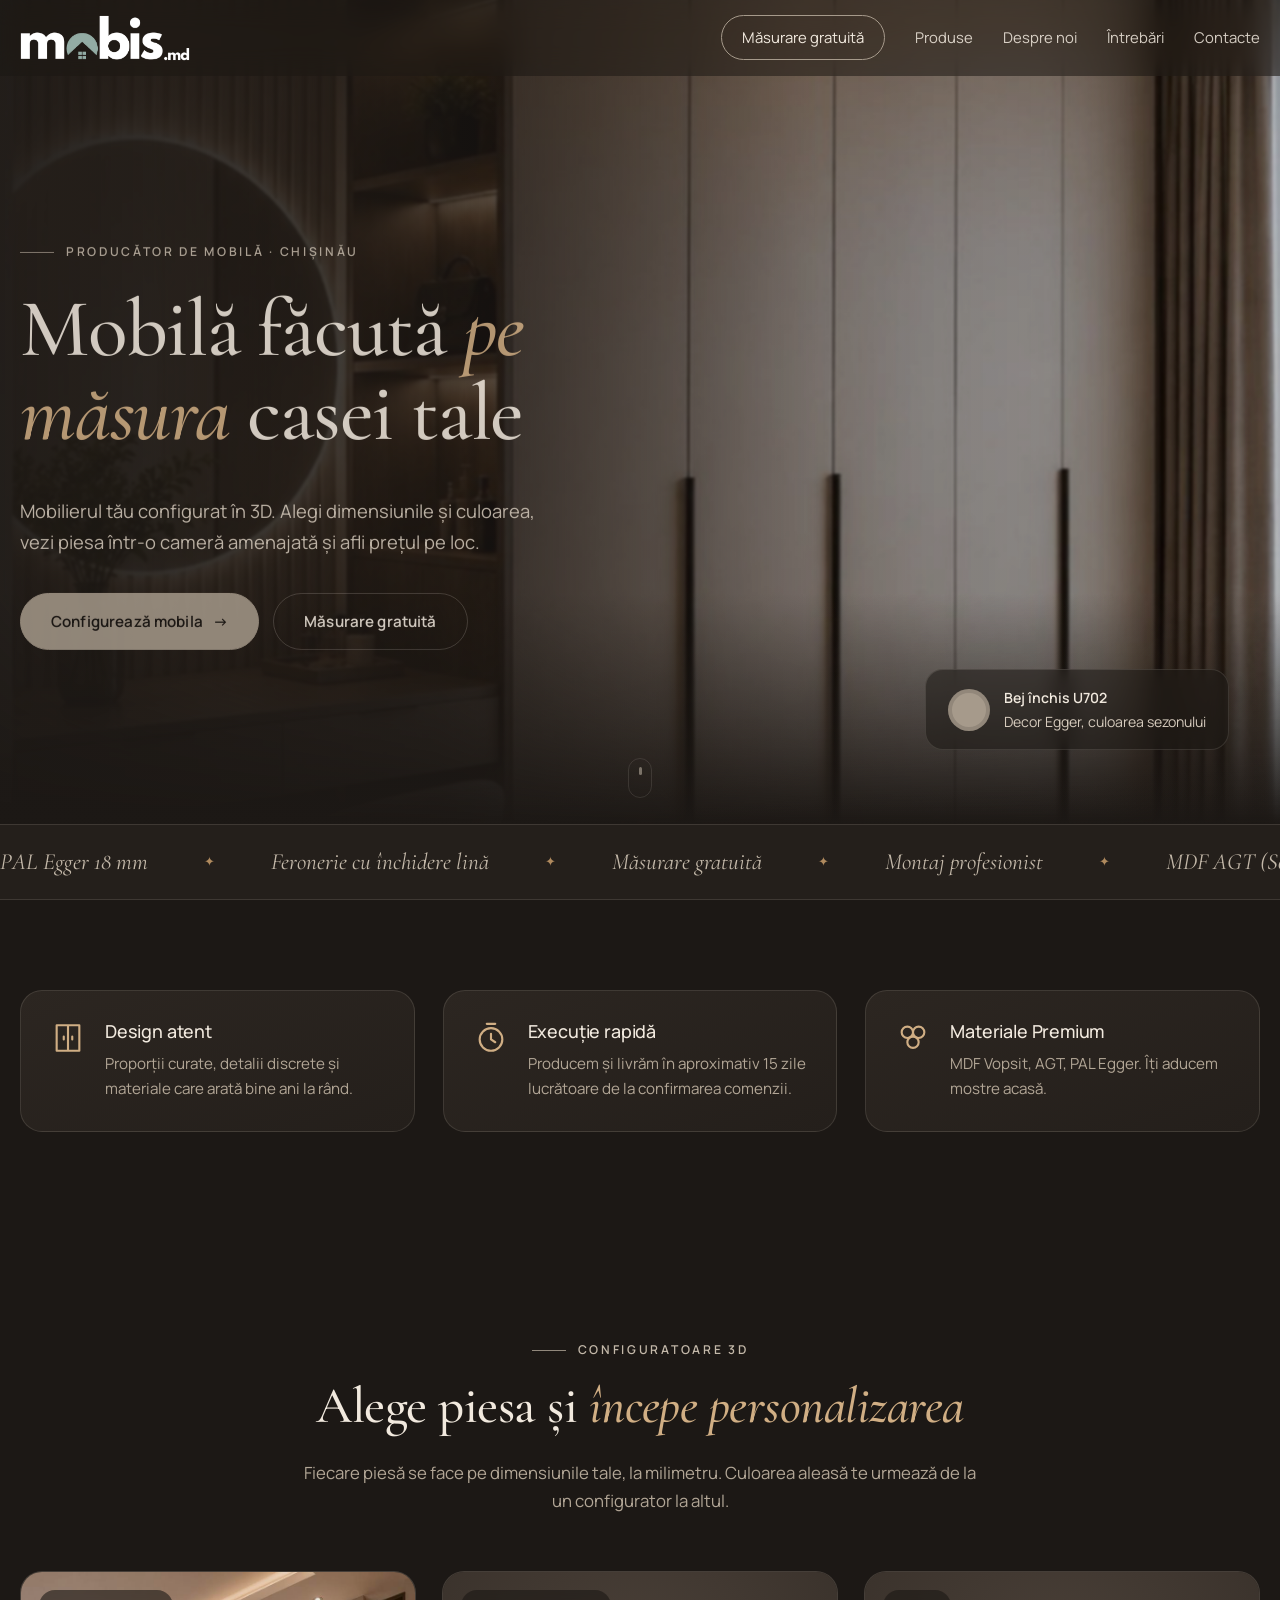
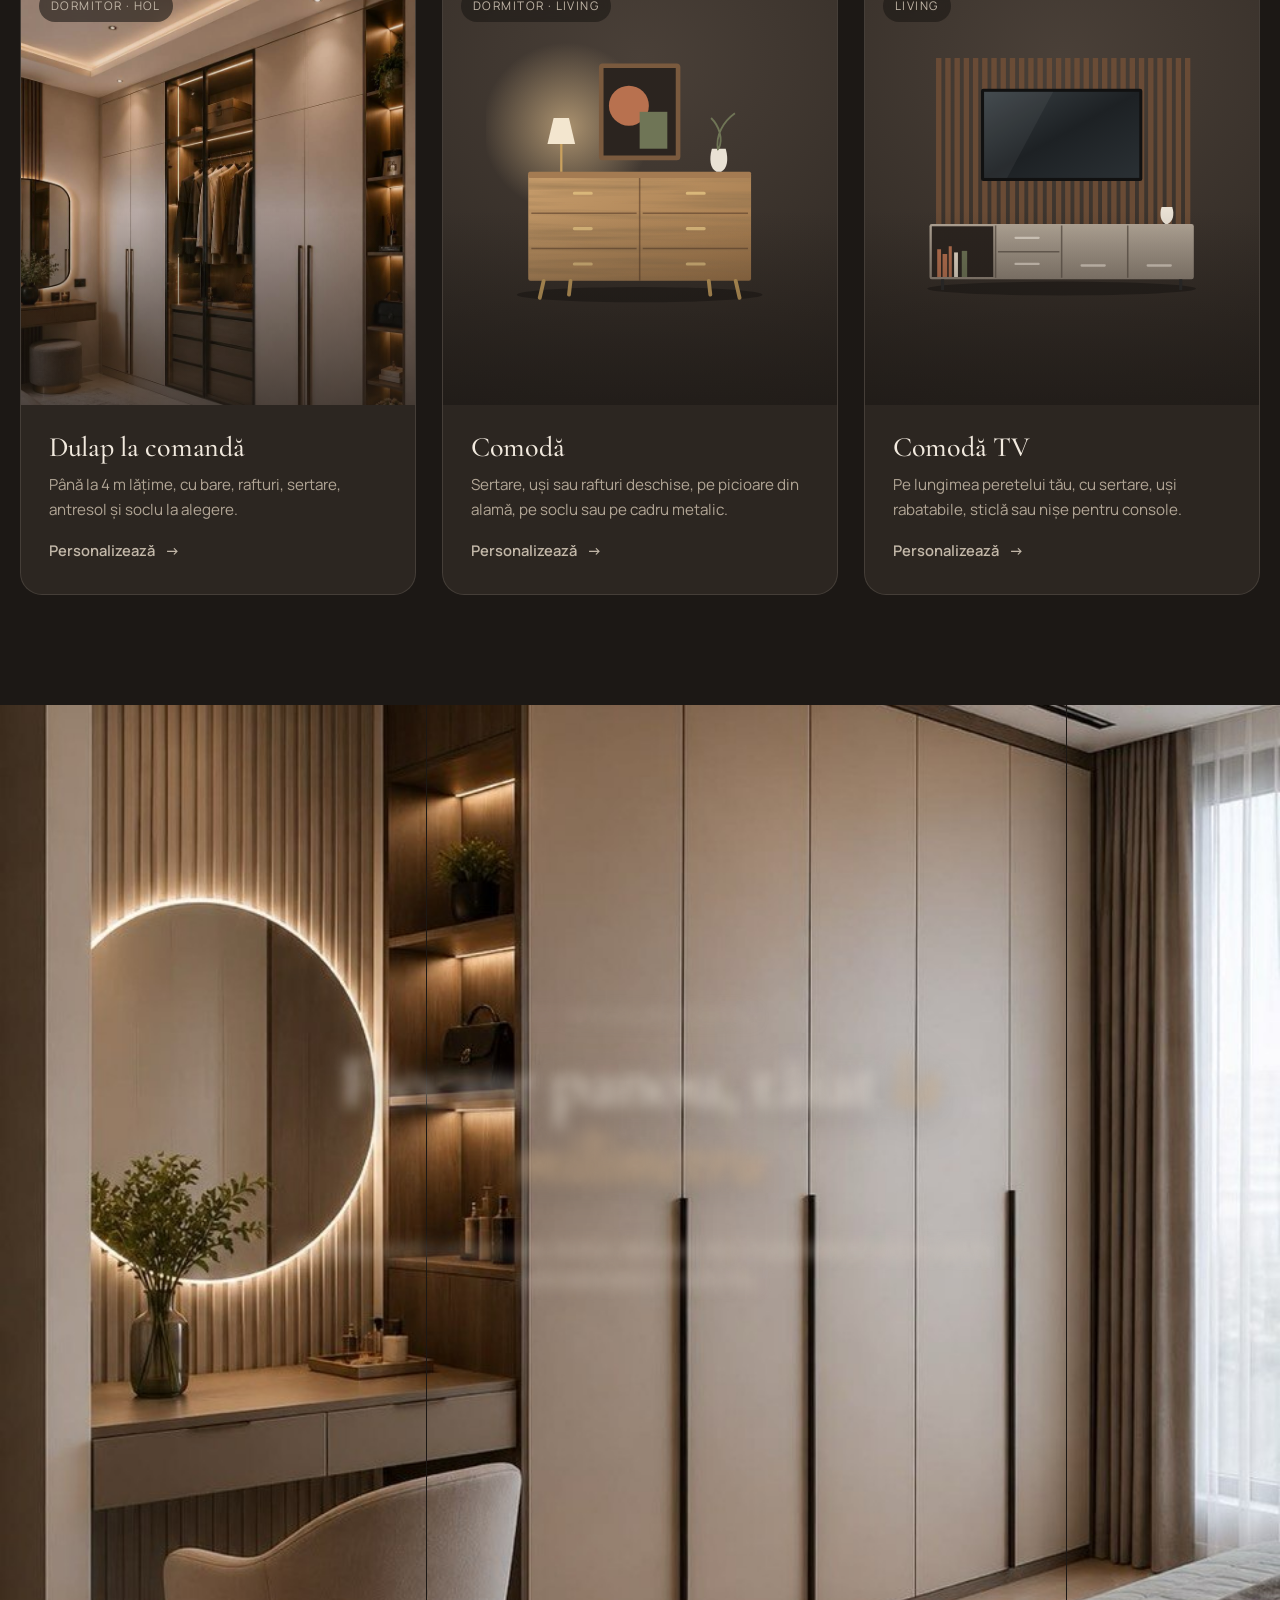
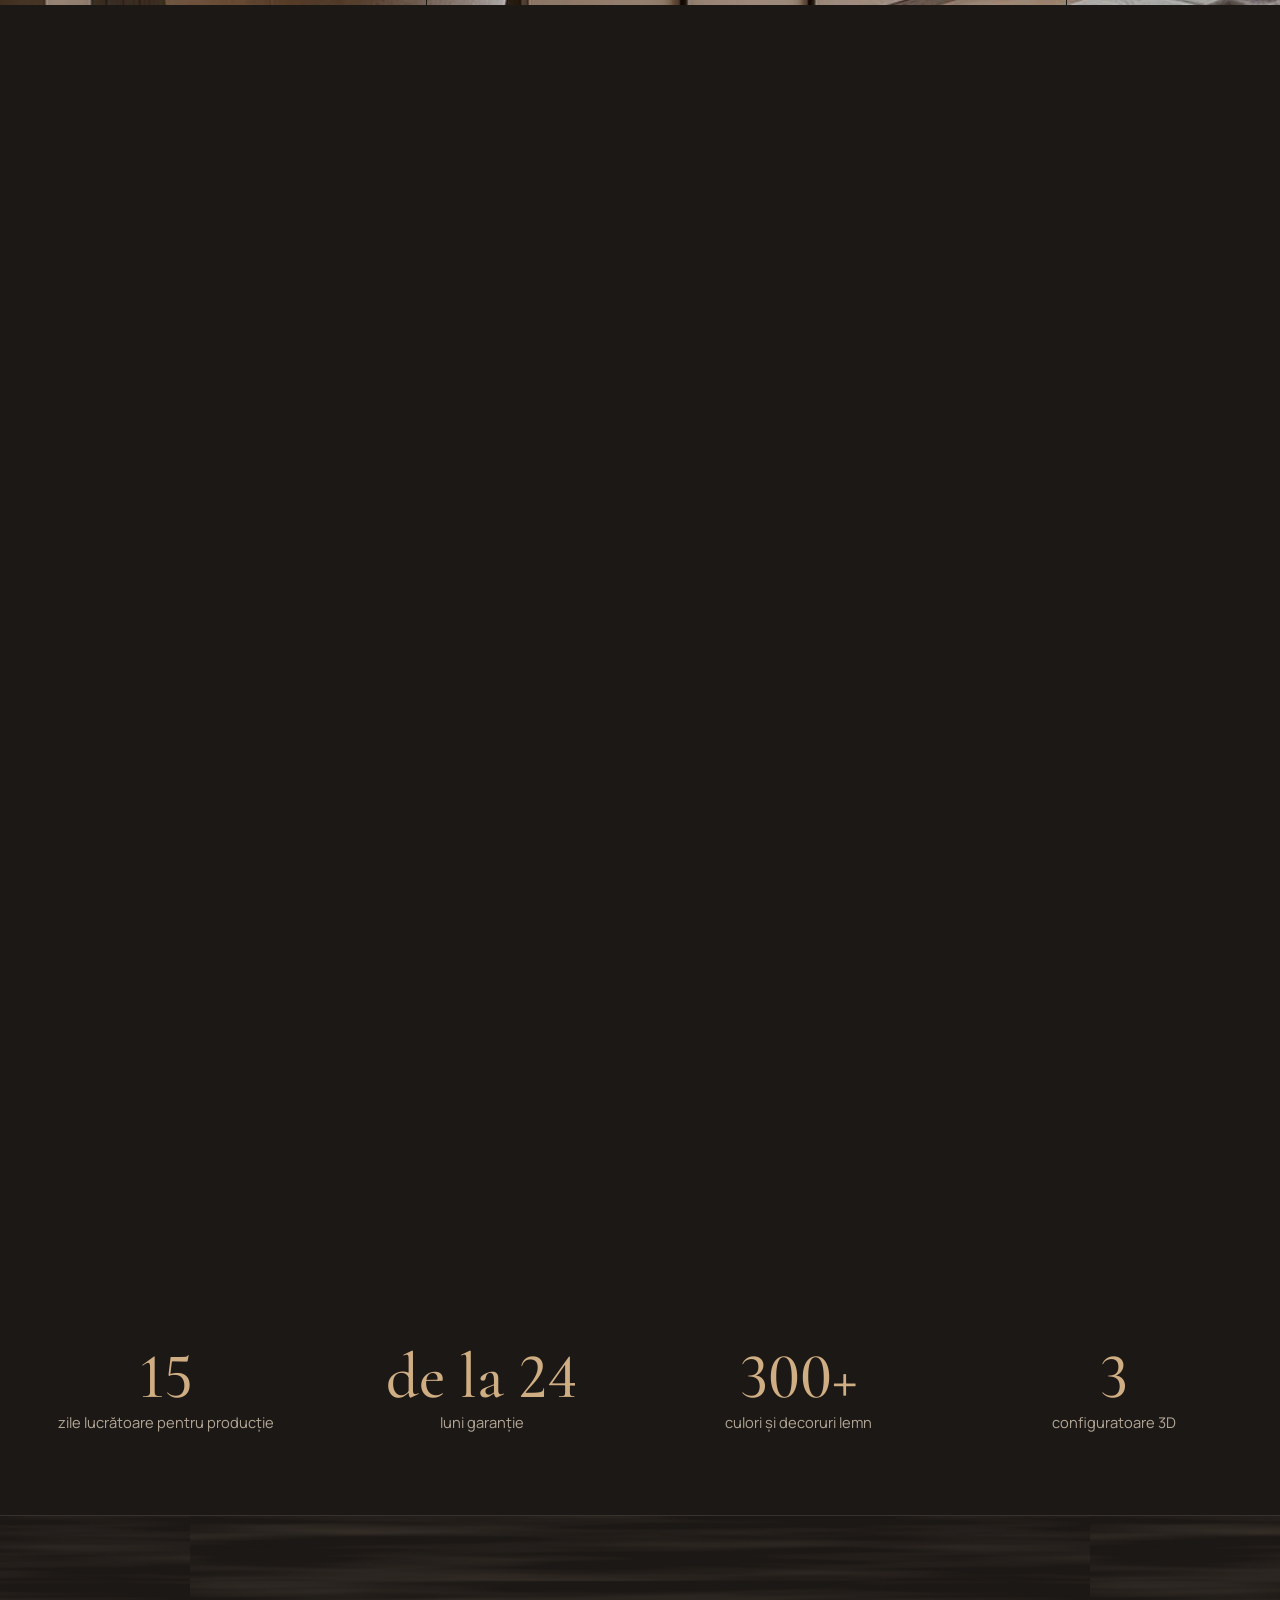
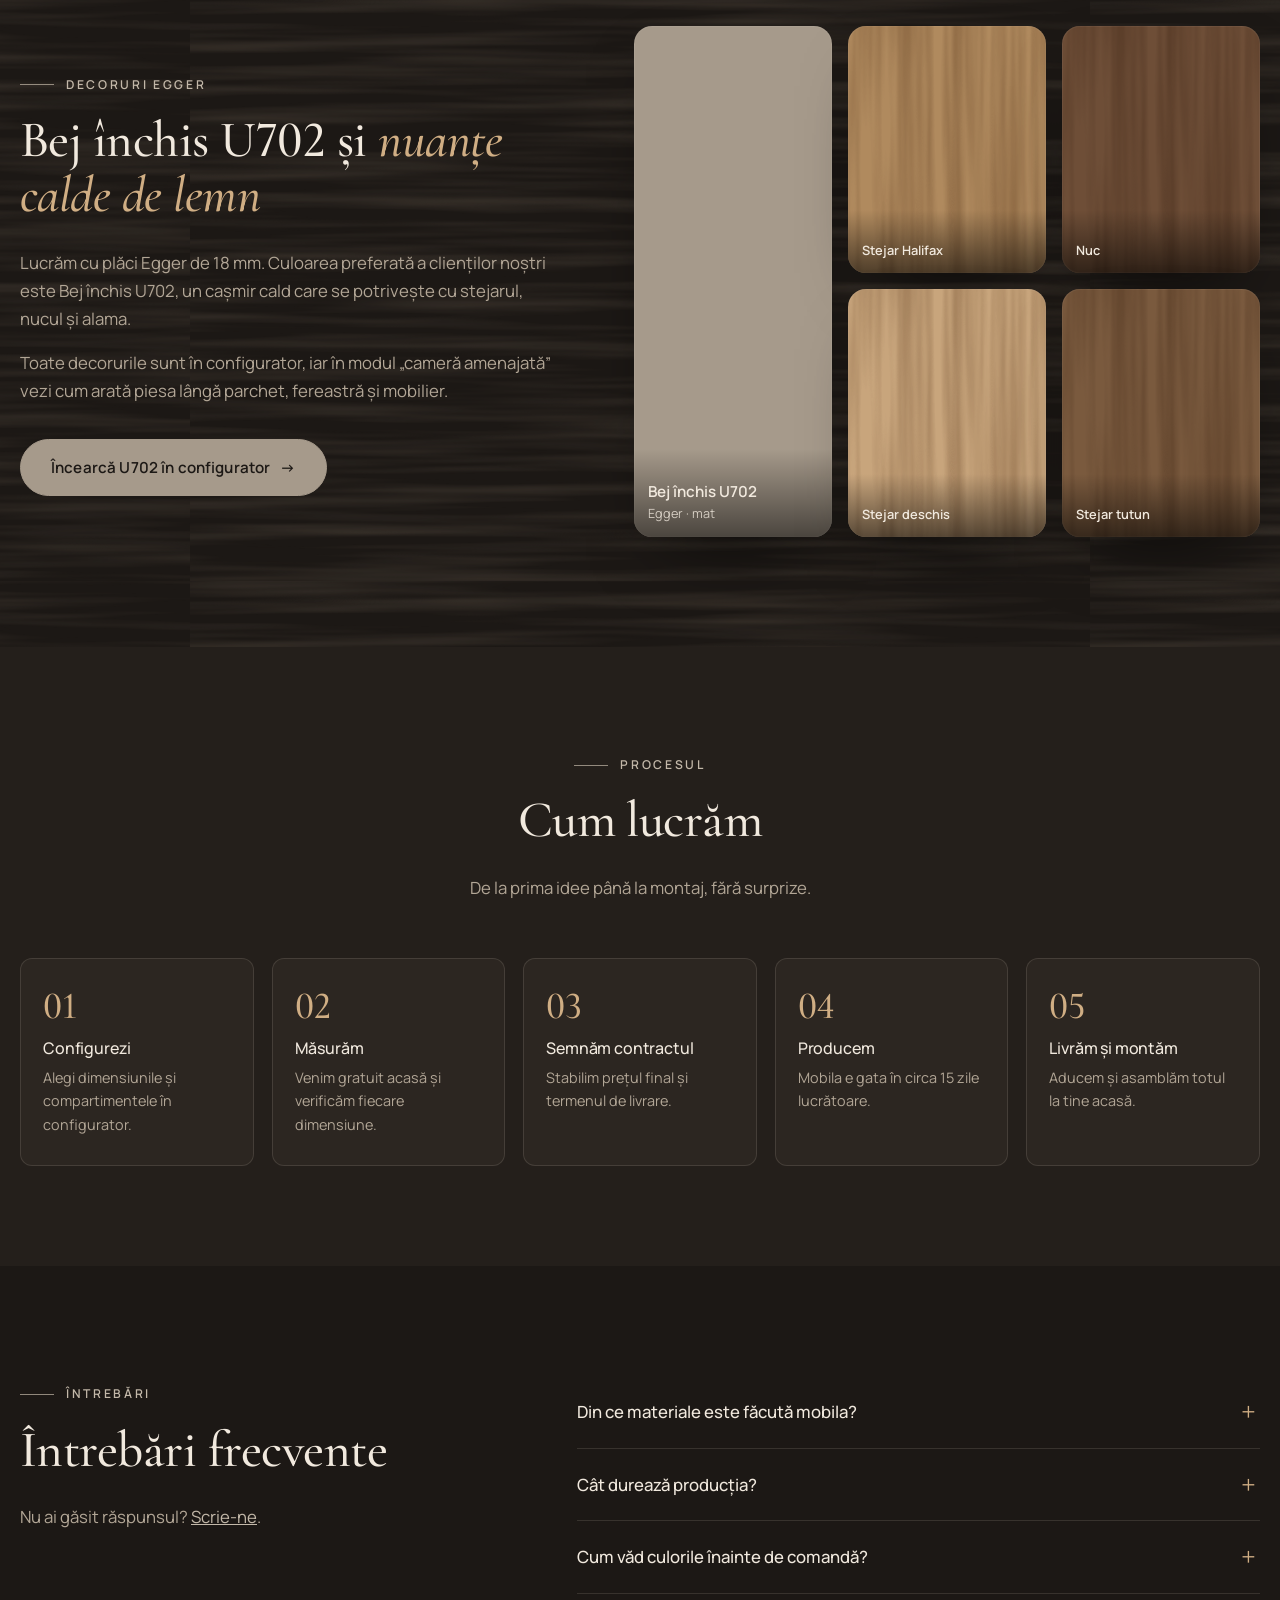
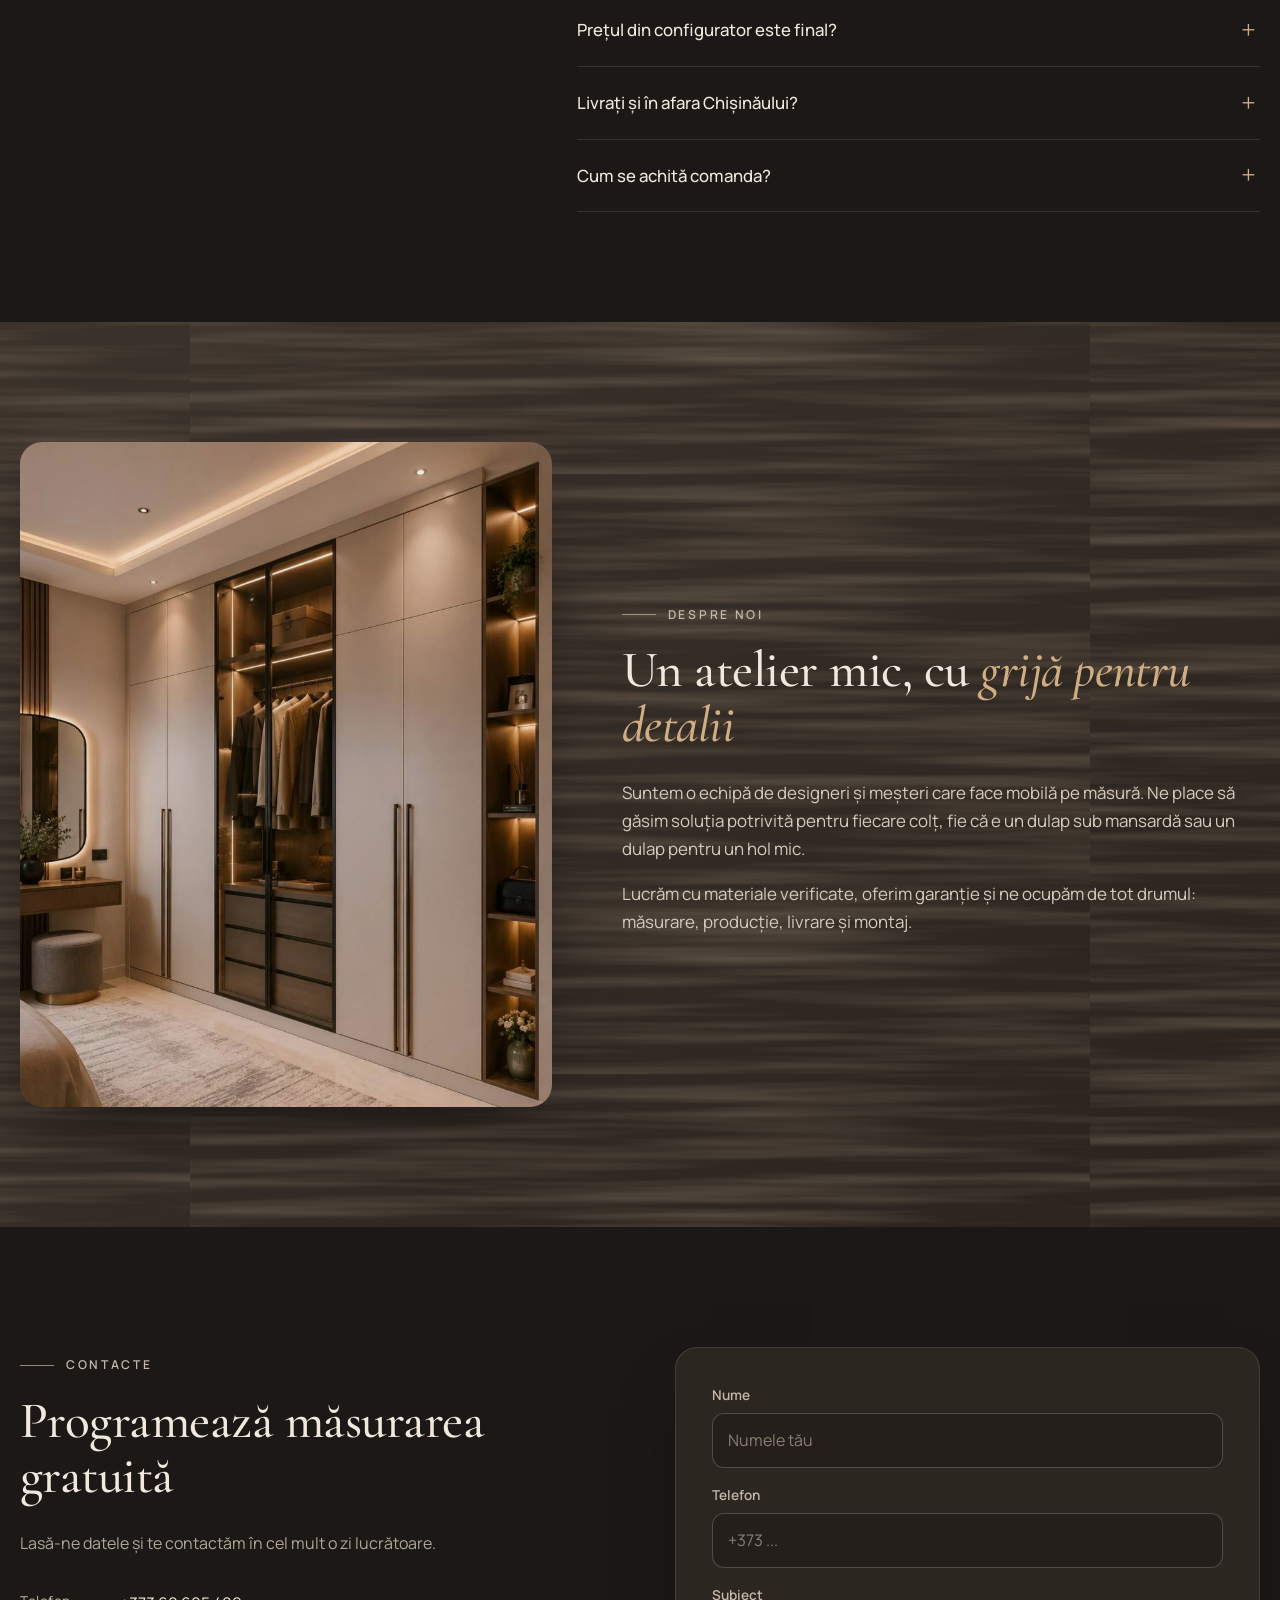
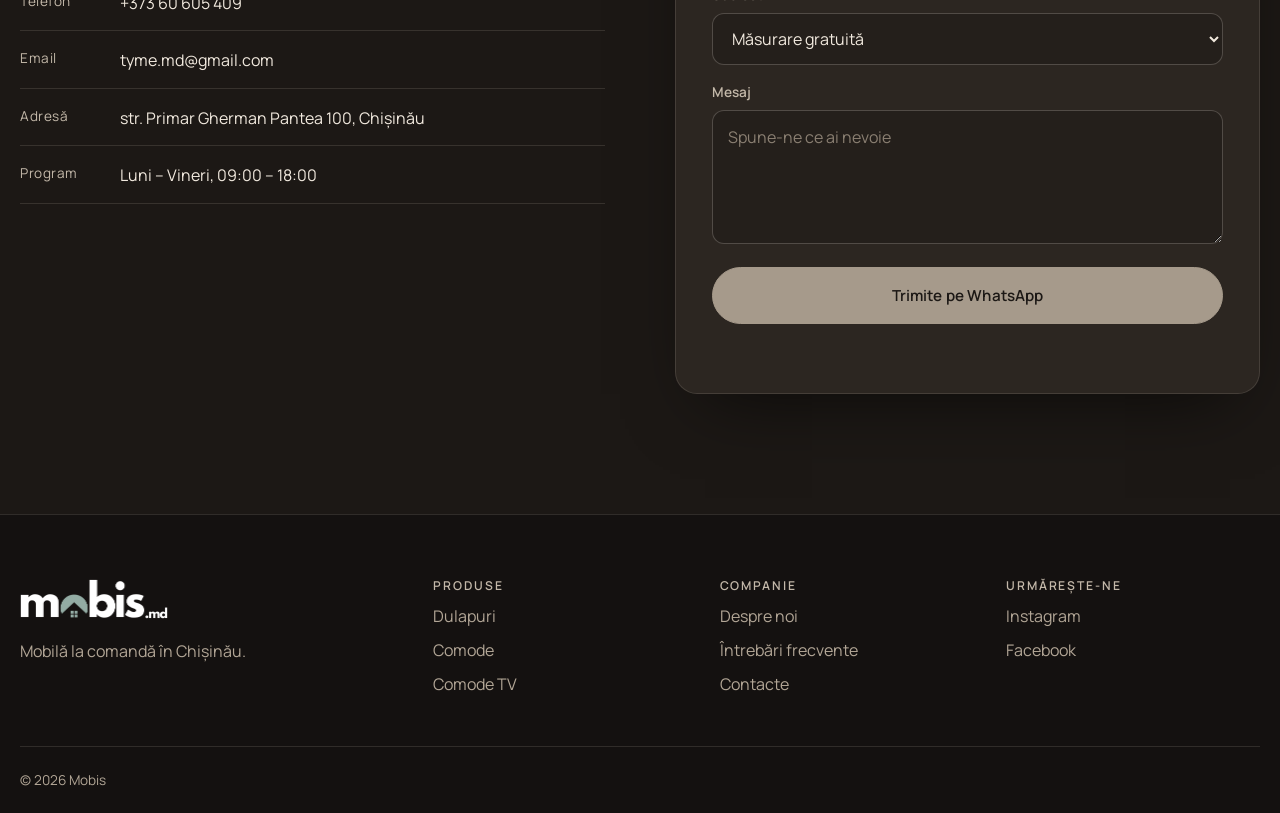
==== commit 29f33d04: "Modify text for 3D configured furniture description (6adfda04e3ce2c15676a2904)" ====
--- a/index.html
+++ b/index.html
@@ -42,7 +42,7 @@
                 <div class="container hero__content">
                     <span class="eyebrow hero__eyebrow">Producător de mobilă · Chișinău</span>
                     <h1>Mobilă făcută <em>pe măsura</em> casei tale</h1>
-                    <p>Dulapuri, comode și comode TV din PAL Egger, configurate în 3D. Alegi dimensiunile și culoarea, vezi piesa într-o cameră amenajată și afli prețul pe loc.</p>
+                    <p>Mobilierul tău configurat în 3D. Alegi dimensiunile și culoarea, vezi piesa într-o cameră amenajată și afli prețul pe loc.</p>
                     <div class="hero__actions">
                         <a href="#produse" class="btn">Configurează mobila <span class="btn__arrow">→</span></a>
                         <a href="#contact" class="btn btn--line">Măsurare gratuită</a>
@@ -53,8 +53,8 @@
             </section>
             <div class="marquee" aria-hidden="true">
                 <div class="marquee__track">
-                    <span>PAL Egger 18 mm</span><span>Feronerie cu închidere lină</span><span>Măsurare gratuită</span><span>Garanție 24 de luni</span><span>Montaj profesionist</span><span>Peste 25 de decoruri</span>
-                    <span>PAL Egger 18 mm</span><span>Feronerie cu închidere lină</span><span>Măsurare gratuită</span><span>Garanție 24 de luni</span><span>Montaj profesionist</span><span>Peste 25 de decoruri</span>
+                    <span>PAL Egger 18 mm</span><span>Feronerie cu închidere lină</span><span>Măsurare gratuită</span><span>Montaj profesionist</span><span>MDF AGT (SoftTouch)</span>
+                    <span>PAL Egger 18 mm</span><span>Feronerie cu închidere lină</span><span>Măsurare gratuită</span><span>Montaj profesionist</span><span>MDF AGT (SoftTouch)</span>
                 </div>
             </div>
             <!-- ===== AVANTAJE ===== -->
@@ -86,8 +86,8 @@
                             <circle cx="12" cy="15" r="4"/>
                         </svg>
                         <div>
-                            <h3>Culori și decoruri lemn</h3>
-                            <p>Bej închis U702, stejar, nuc și multe altele. Îți aducem mostre acasă.</p>
+                            <h3>Materiale Premium</h3>
+                            <p>MDF Vopsit, AGT, PAL Egger. Îți aducem mostre acasă.</p>
                         </div>
                     </article>
                 </div>
@@ -98,7 +98,7 @@
                     <div class="section-head" data-reveal>
                         <span class="eyebrow">Configuratoare 3D</span>
                         <h2>Alege piesa și <em>începe personalizarea</em></h2>
-                        <p>Fiecare piesă se face pe dimensiunile tale, la centimetru. Culoarea aleasă te urmează de la un configurator la altul.</p>
+                        <p>Fiecare piesă se face pe dimensiunile tale, la milimetru. Culoarea aleasă te urmează de la un configurator la altul.</p>
                     </div>
                     <div class="products__grid">
                         <a class="product" href="dulap.html" data-reveal="zoom" data-tilt>
@@ -190,8 +190,8 @@
             <section class="stats">
                 <div class="container stats__grid">
                     <div data-reveal><b data-count="15">15</b><span>zile lucrătoare pentru producție</span></div>
-                    <div data-reveal style="--d:.1s"><b data-count="24">24</b><span>luni garanție</span></div>
-                    <div data-reveal style="--d:.2s"><b data-count="25" data-suffix="+">25+</b><span>culori și decoruri lemn</span></div>
+                    <div data-reveal style="--d:.1s"><b data-count="24" data-prefix="de la ">de la 24</b><span>luni garanție</span></div>
+                    <div data-reveal style="--d:.2s"><b data-count="300" data-suffix="+">300+</b><span>culori și decoruri lemn</span></div>
                     <div data-reveal style="--d:.3s"><b data-count="3">3</b><span>configuratoare 3D</span></div>
                 </div>
             </section>
@@ -338,7 +338,6 @@
                             <label for="f-topic">Subiect</label>
                             <select id="f-topic" name="topic">
                                 <option>Măsurare gratuită</option>
-                                <option>Mostre de culori</option>
                                 <option>Dulap la comandă</option>
                                 <option>Comodă la comandă</option>
                                 <option>Comodă TV la comandă</option>
--- a/style.css
+++ b/style.css
@@ -366,7 +366,7 @@
 .cp-structure-choices { display: grid; grid-template-columns: repeat(2, minmax(0, 1fr)); gap: 8px; margin-bottom: 16px; }
 .cp-structure-choice svg { width: 64px; height: 48px; }
 .cp-opt--stack { align-items: flex-start; flex-direction: column; }
-.cp-dim[hidden] { display: none; }
+.cp-dim[hidden], .cp-opt[hidden] { display: none; }
 .fill:focus-visible, .seg button:focus-visible, .cp-rooms button:focus-visible { outline: 2px solid var(--u702-light); outline-offset: 3px; }
 .i-frame { fill: #403731; stroke: #cdbfae; stroke-width: 1.4; }
 .i-line { stroke: #cdbfae; stroke-width: 1.4; fill: none; }
@@ -396,6 +396,9 @@
 .info__grid p { color: var(--muted); margin: 0; }
 .info__about { max-width: 780px; }
 .info__about p { color: var(--muted); font-size: 1.05rem; }
+.info__about--media { max-width: none; display: grid; grid-template-columns: minmax(0, 5fr) minmax(0, 7fr); gap: 56px; align-items: center; }
+.info__about--media img { width: 100%; height: auto; max-height: 640px; object-fit: cover; border-radius: var(--radius-sm); }
+.info__about--media > div { max-width: 640px; }
 
 /* ===== Responsive ===== */
 @media (max-width: 1100px) {
@@ -439,6 +442,8 @@
   .hero__scene::after { background: linear-gradient(0deg, rgba(28, 24, 21, .98) 0%, rgba(28, 24, 21, .82) 45%, rgba(28, 24, 21, .2) 80%, rgba(28, 24, 21, .1) 100%); }
   .hero__badge { display: none; }
   .perks__grid, .products__grid, .info__grid { grid-template-columns: 1fr; }
+  .info__about--media { grid-template-columns: 1fr; gap: 32px; }
+  .info__about--media img { max-height: 460px; }
   .faq__inner, .about__inner, .contact__inner { grid-template-columns: 1fr; gap: 36px; }
   .footer__inner { grid-template-columns: 1fr 1fr; }
   .split { height: 200vh; }
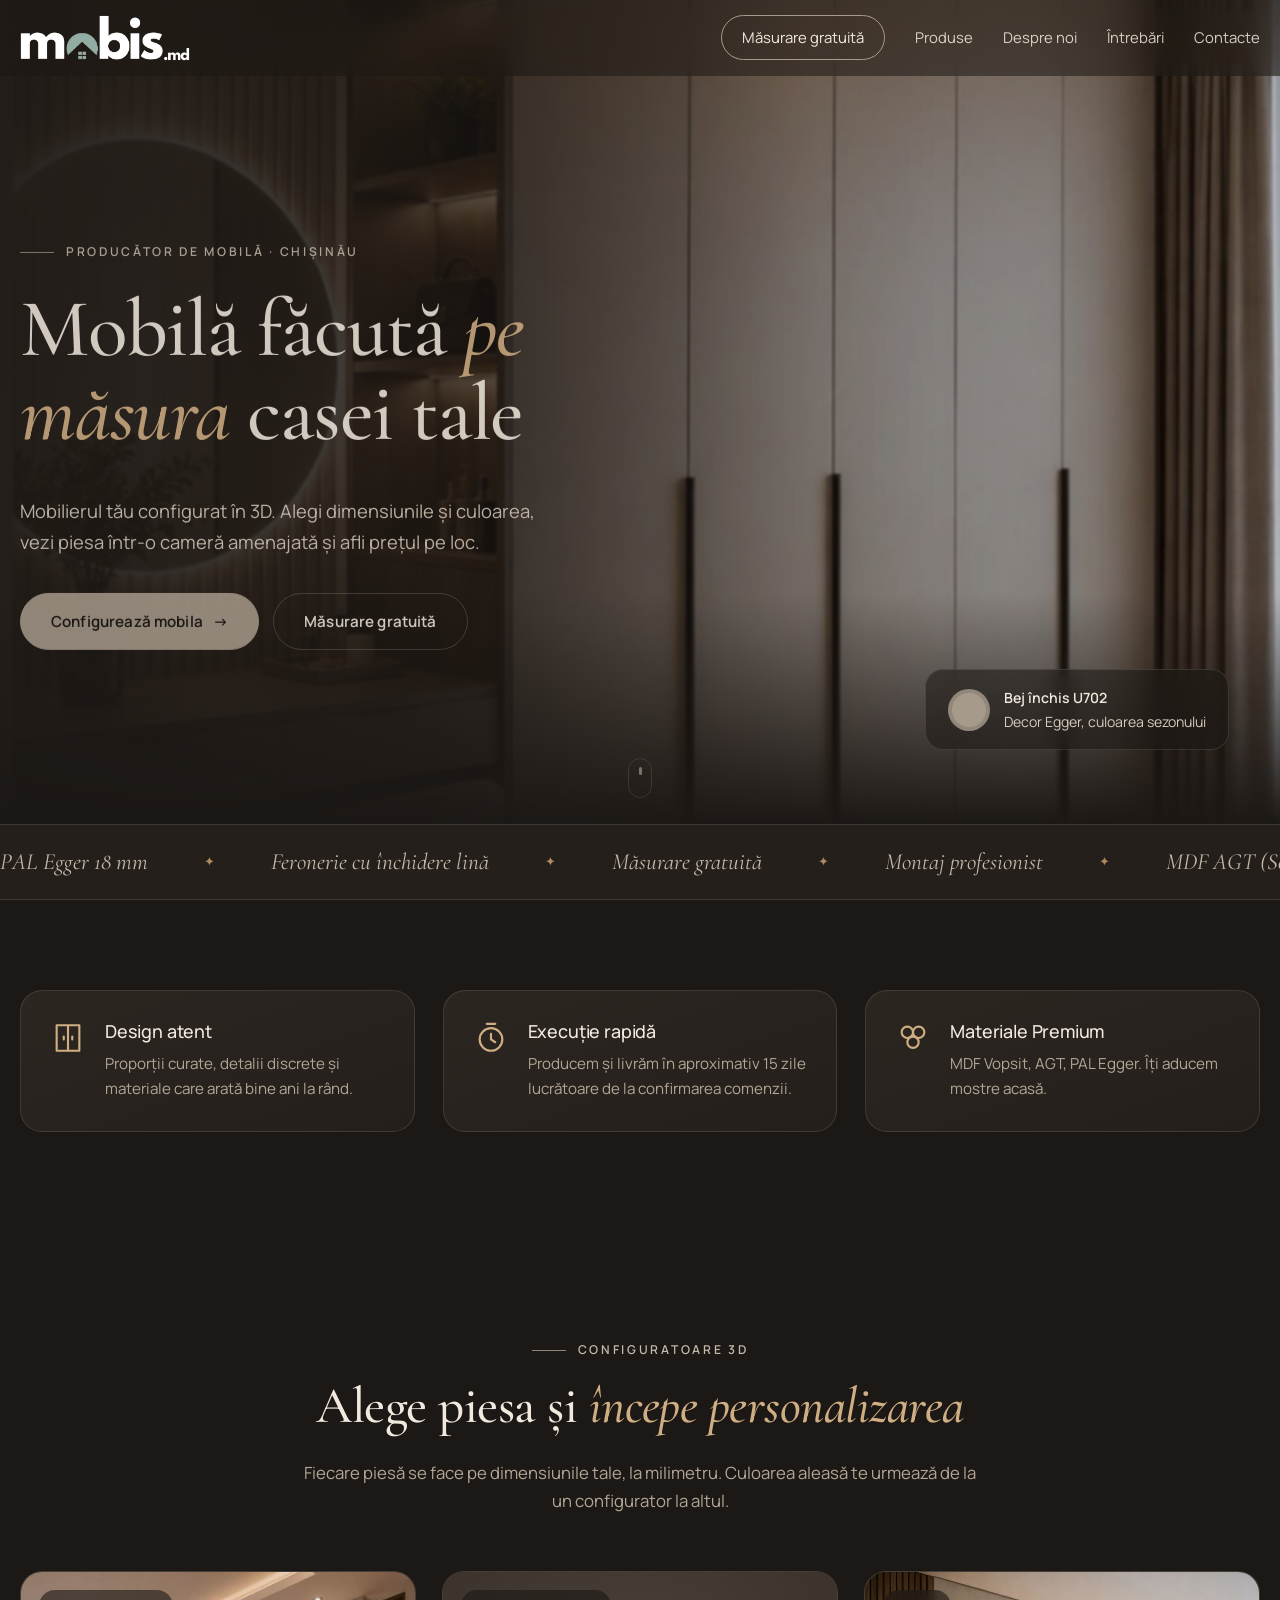
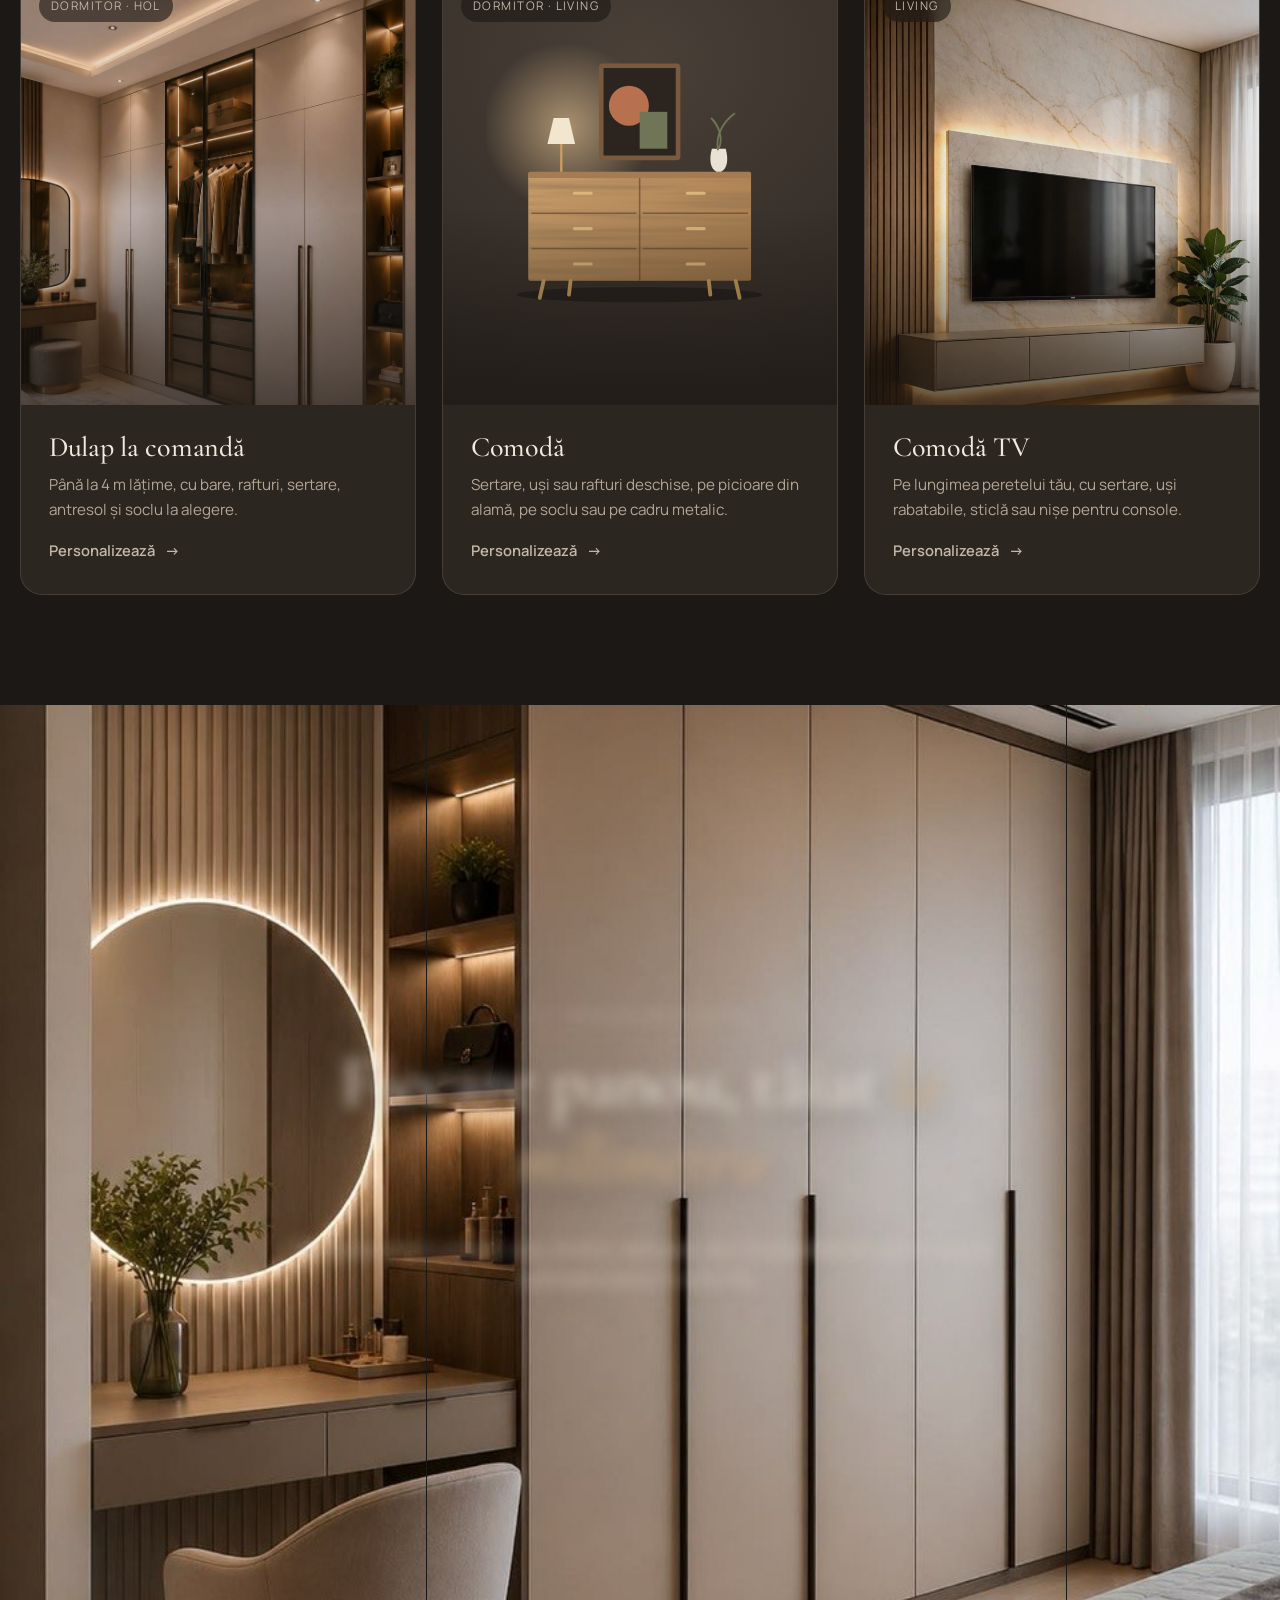
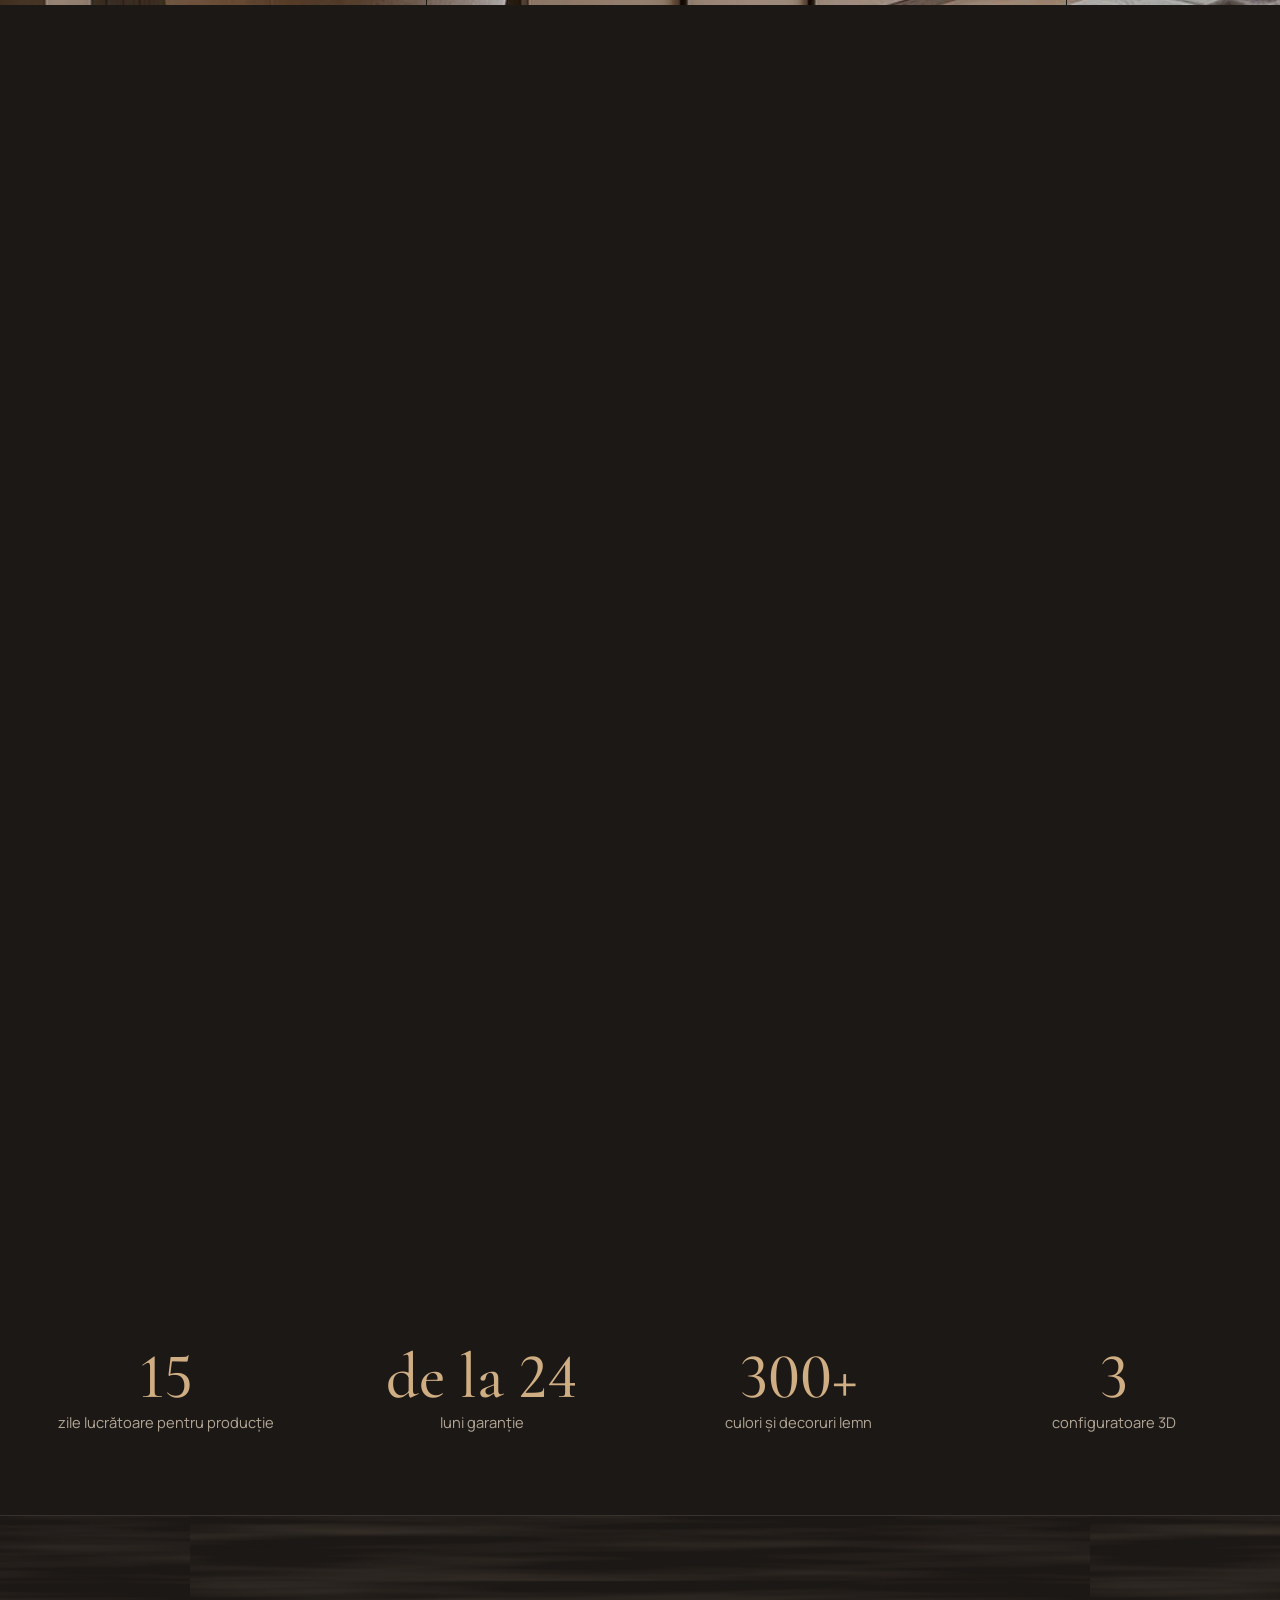
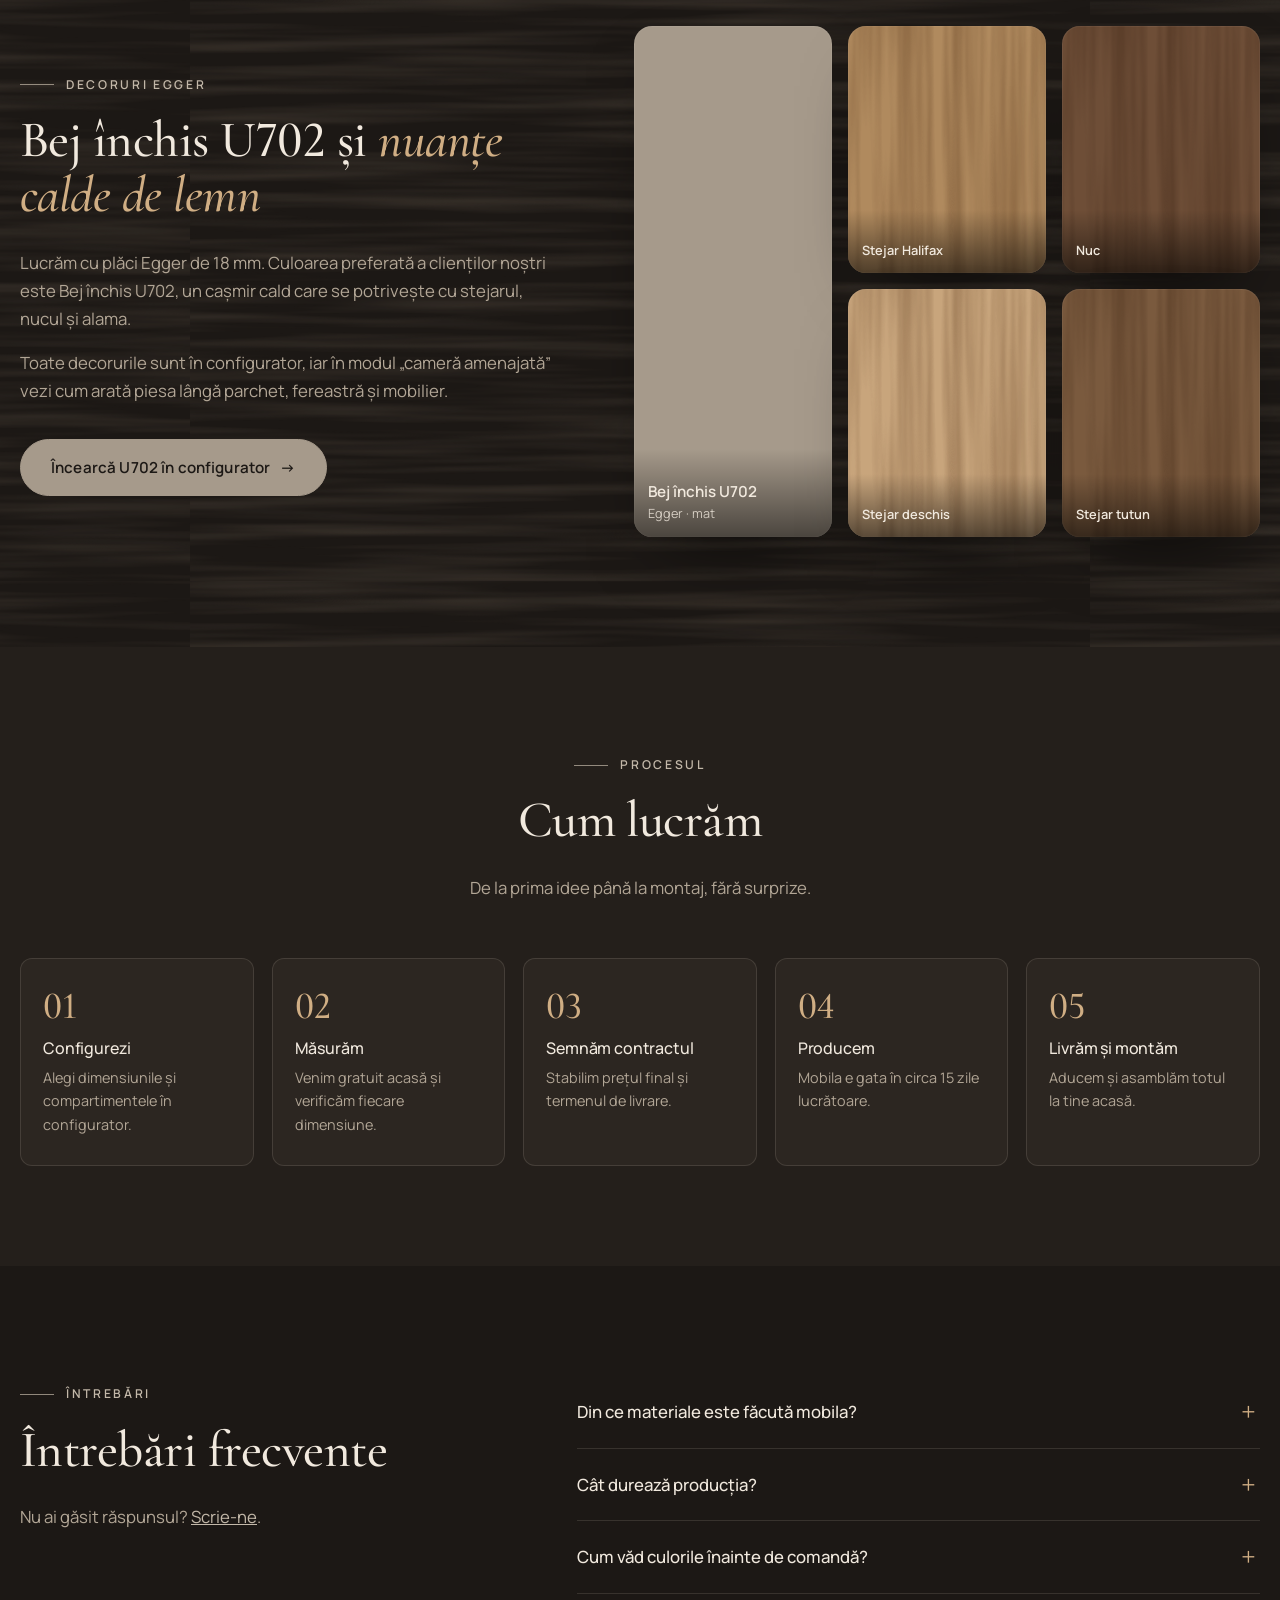
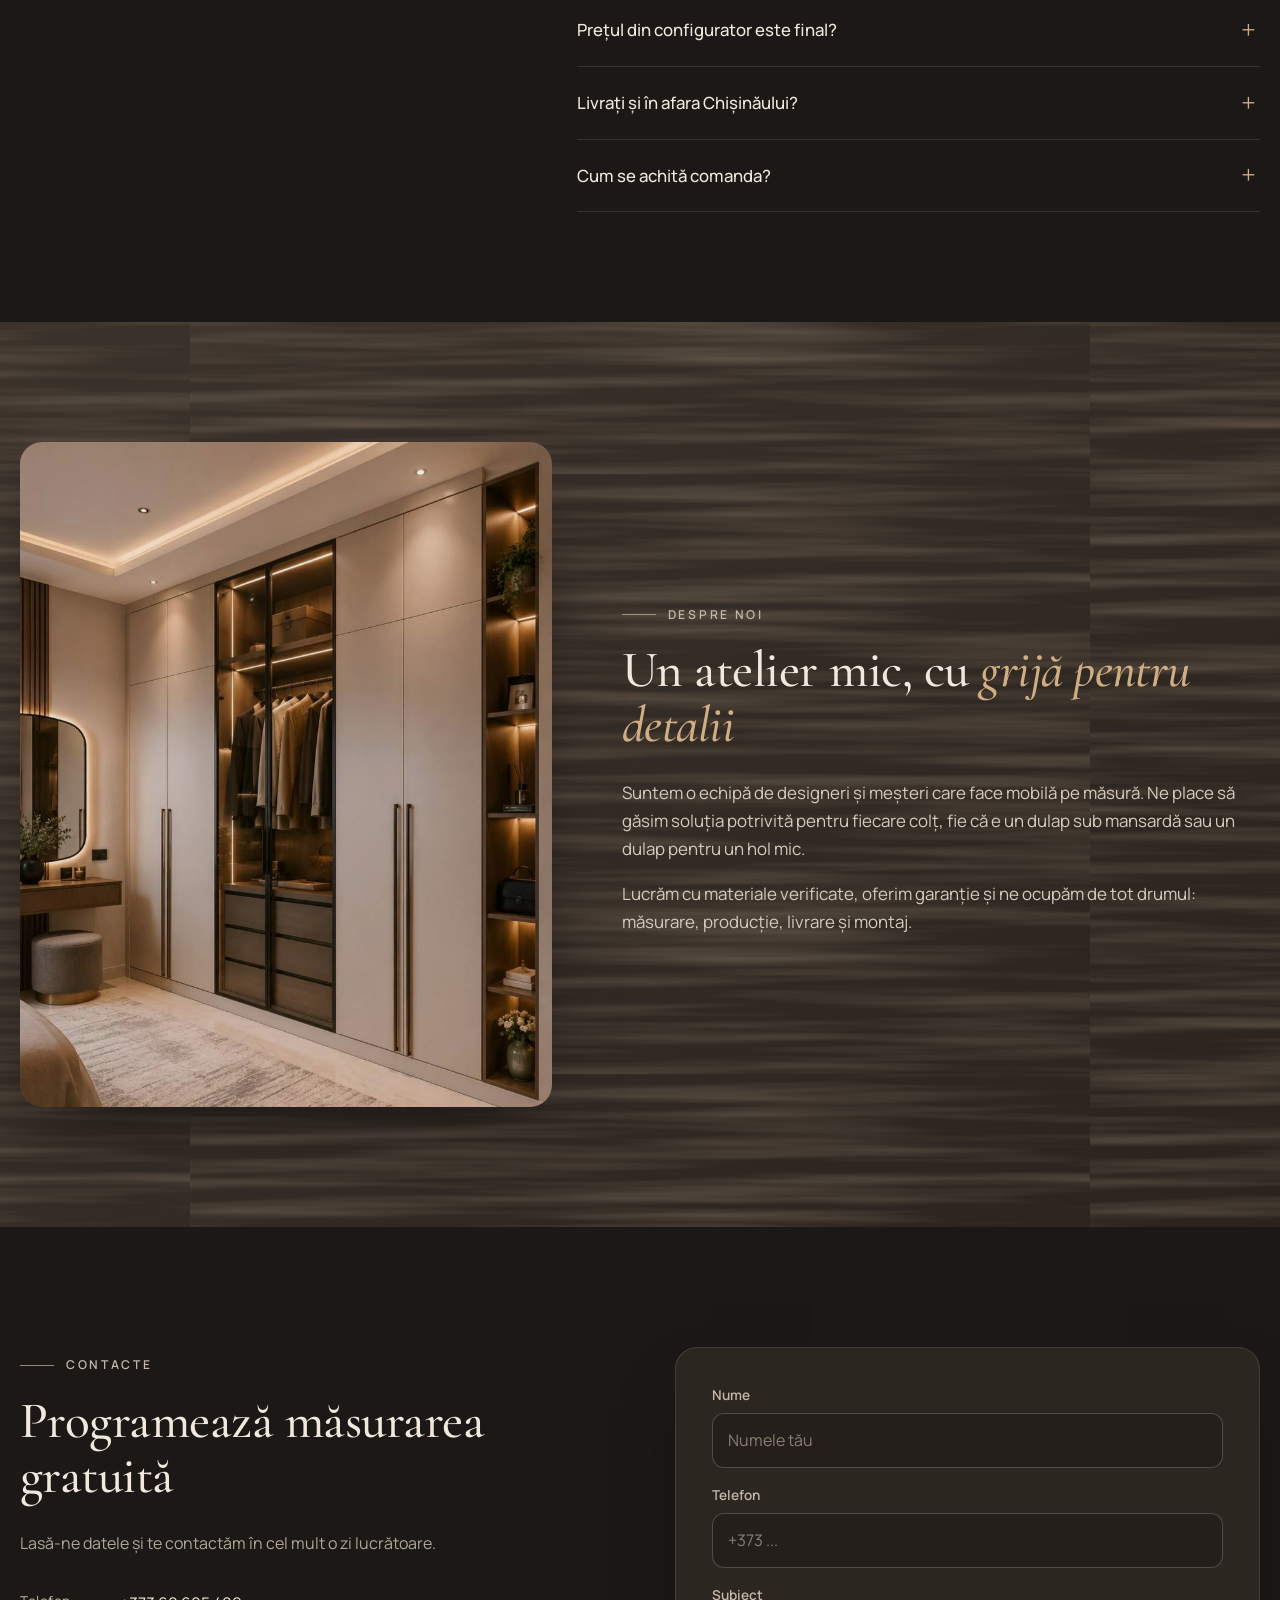
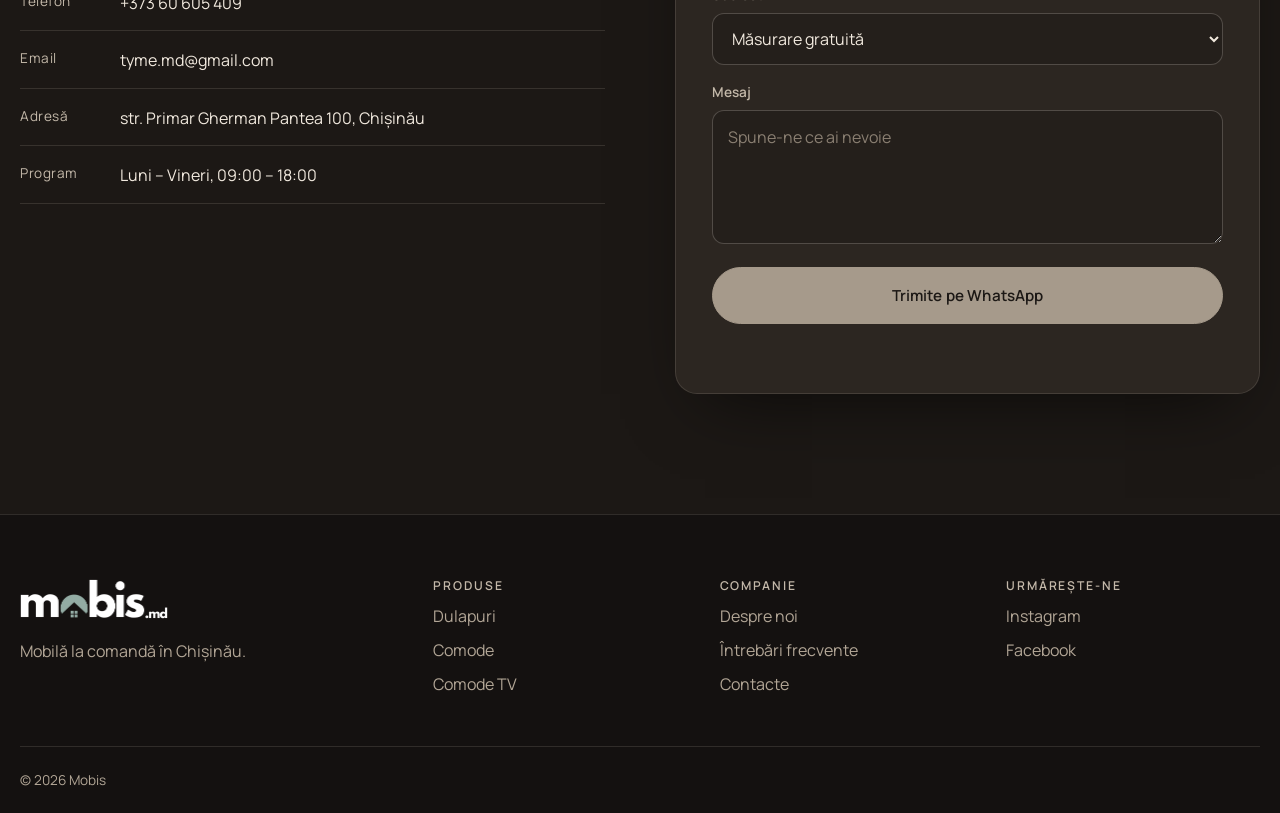
==== commit 194124bc: "Modify text for 3D configured furniture description - Session 2 (6adfda04e3ce2c15676a2904)" ====
--- a/index.html
+++ b/index.html
@@ -144,25 +144,7 @@
                         <a class="product" href="comoda-tv.html" data-reveal="zoom" style="--d:.24s" data-tilt>
                             <div class="product__art">
                                 <span class="product__tag">Living</span>
-                                <svg viewBox="0 0 400 400" role="img" aria-label="Comodă TV joasă în bej închis, cu televizor pe perete cu lamele de lemn">
-                                    <defs>
-                                        <linearGradient id="u702B" x1="0" x2="0" y1="0" y2="1"><stop offset="0" stop-color="#b0a495"/><stop offset="1" stop-color="#93877a"/></linearGradient>
-                                        <linearGradient id="screenB" x1="0" x2="1" y1="0" y2="1"><stop offset="0" stop-color="#3a4145"/><stop offset=".5" stop-color="#1d2124"/><stop offset="1" stop-color="#2a3034"/></linearGradient>
-                                    </defs>
-                                    <g stroke="#6e4e37" stroke-width="7" opacity=".9">
-                                        <path d="M40 30v255M52 30v255M64 30v255M76 30v255M88 30v255M100 30v255M112 30v255M124 30v255M136 30v255M148 30v255M160 30v255M172 30v255M184 30v255M196 30v255M208 30v255M220 30v255M232 30v255M244 30v255M256 30v255M268 30v255M280 30v255M292 30v255M304 30v255M316 30v255M328 30v255M340 30v255M352 30v255M364 30v255"/>
-                                    </g>
-                                    <rect x="95" y="70" width="210" height="120" rx="3" fill="#111" /><rect x="99" y="74" width="202" height="112" fill="url(#screenB)"/>
-                                    <path d="M99 74l90 0-60 112h-30z" fill="#fff" opacity=".05"/>
-                                    <ellipse cx="200" cy="330" rx="175" ry="9" fill="#000" opacity=".35"/>
-                                    <rect x="28" y="246" width="344" height="72" rx="3" fill="url(#u702B)"/>
-                                    <path d="M114 248v68M200 248v68M286 248v68M117 282h80" stroke="#6b6055" stroke-width="2"/>
-                                    <rect x="31" y="249" width="80" height="66" fill="#2b241f"/>
-                                    <path d="M38 315v-36h5v36zM45 315v-30h6v30zM53 315v-40h4v40z" fill="#b8714f"/><path d="M60 315v-32h5v32z" fill="#e8dccb"/><path d="M70 315v-34h7v34z" fill="#6f7556"/>
-                                    <path d="M140 264h30M140 298h30M226 300h30M312 300h30" stroke="#e6dccf" stroke-width="3" stroke-linecap="round" opacity=".8"/>
-                                    <path d="M45 318v14M355 318v14" stroke="#2a2a2a" stroke-width="4"/>
-                                    <path d="M335 246c-6-3-8-12-5-22h14c3 10 1 19-6 22z" fill="#e9e1d4"/>
-                                </svg>
+                                <img src="product-tv.jpg" alt="Comodă TV suspendată cu fronturi bej și iluminare LED, sub un televizor pe perete de marmură" width="736" height="1104" loading="lazy" decoding="async">
                             </div>
                             <div class="product__body">
                                 <h3>Comodă TV</h3>
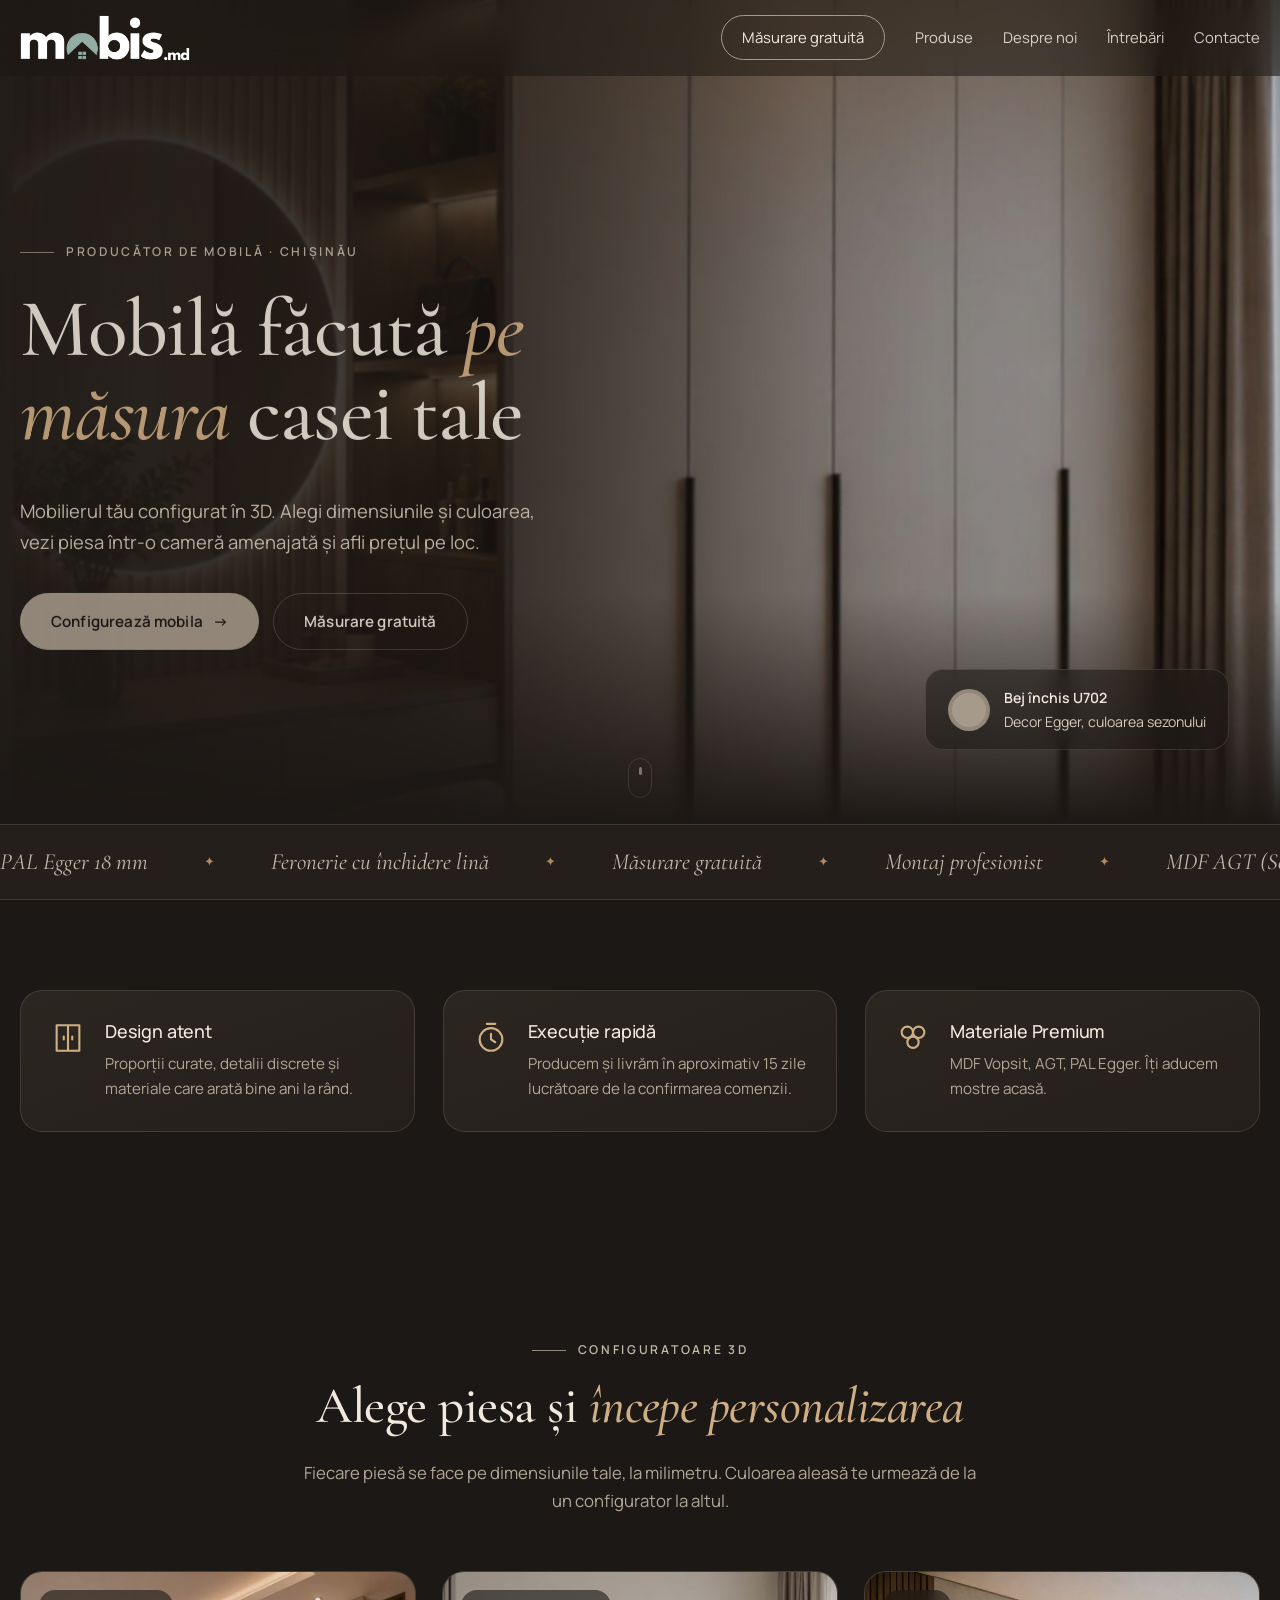
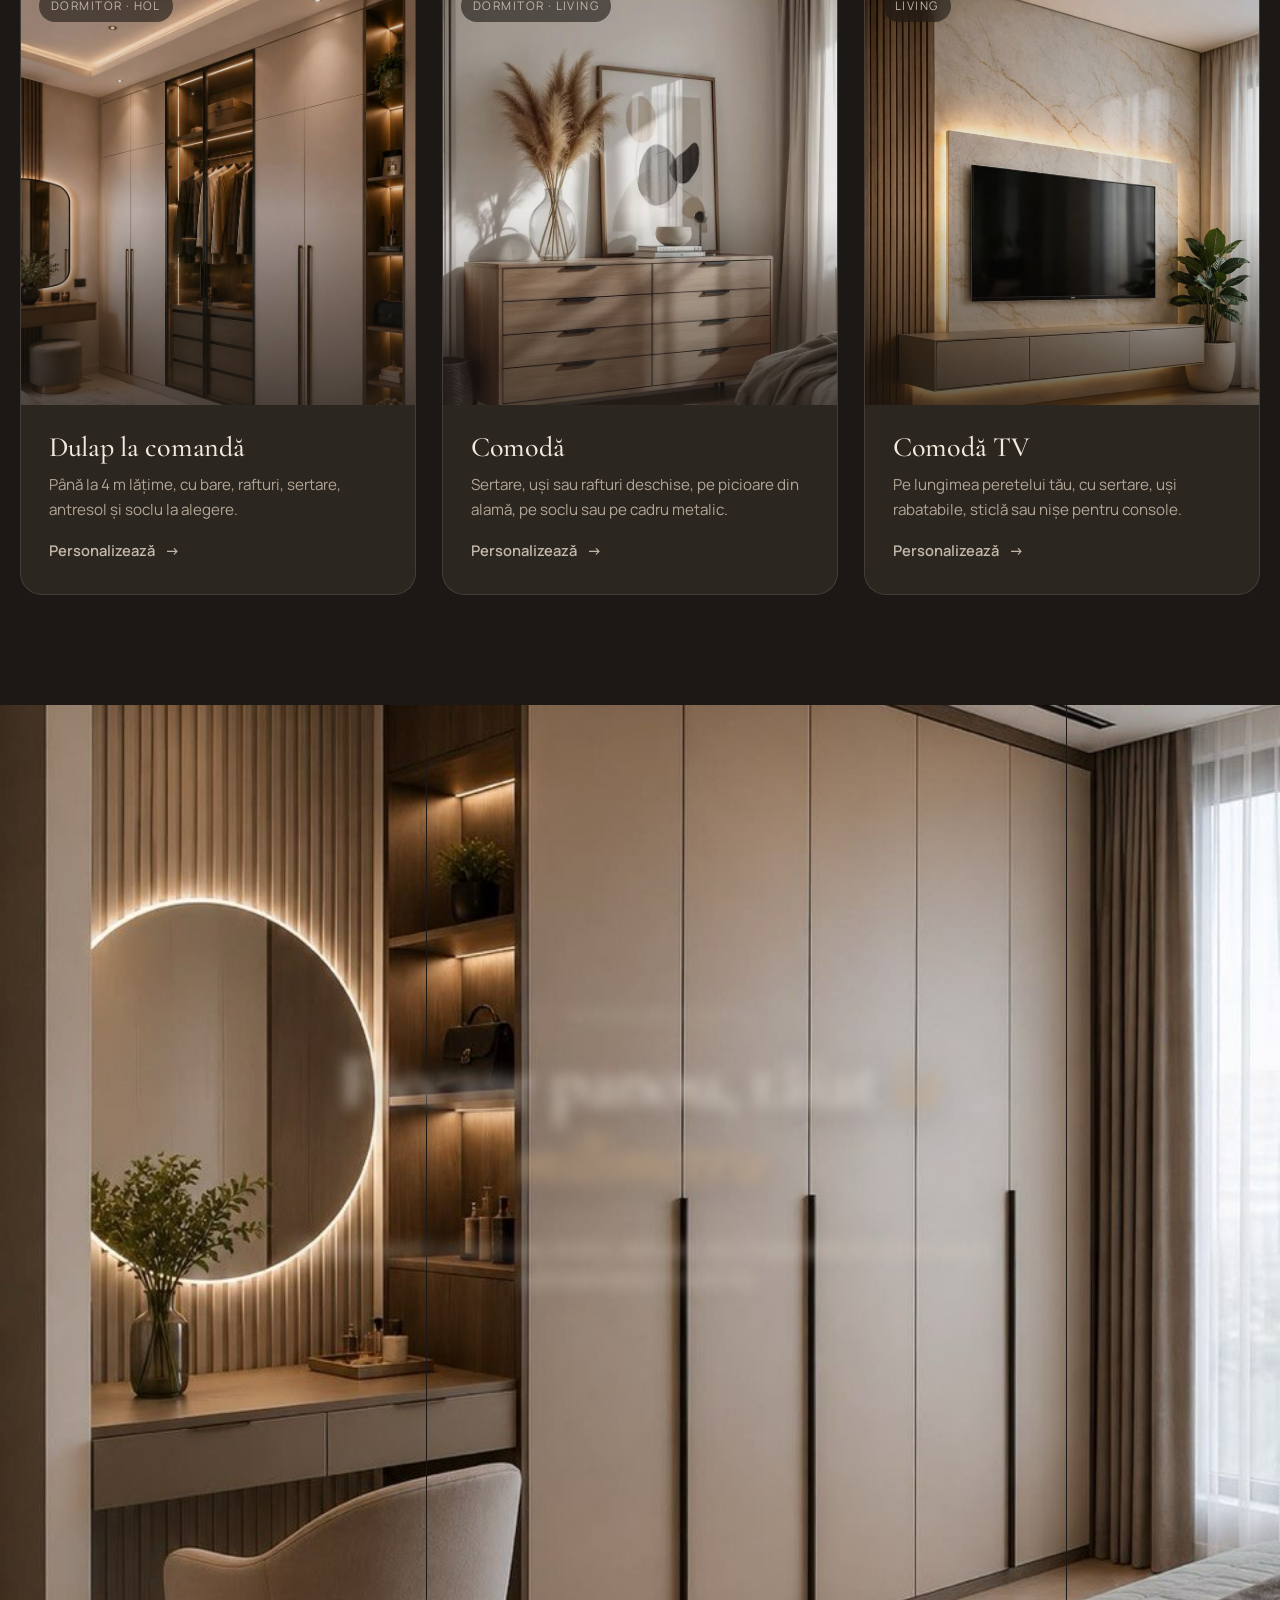
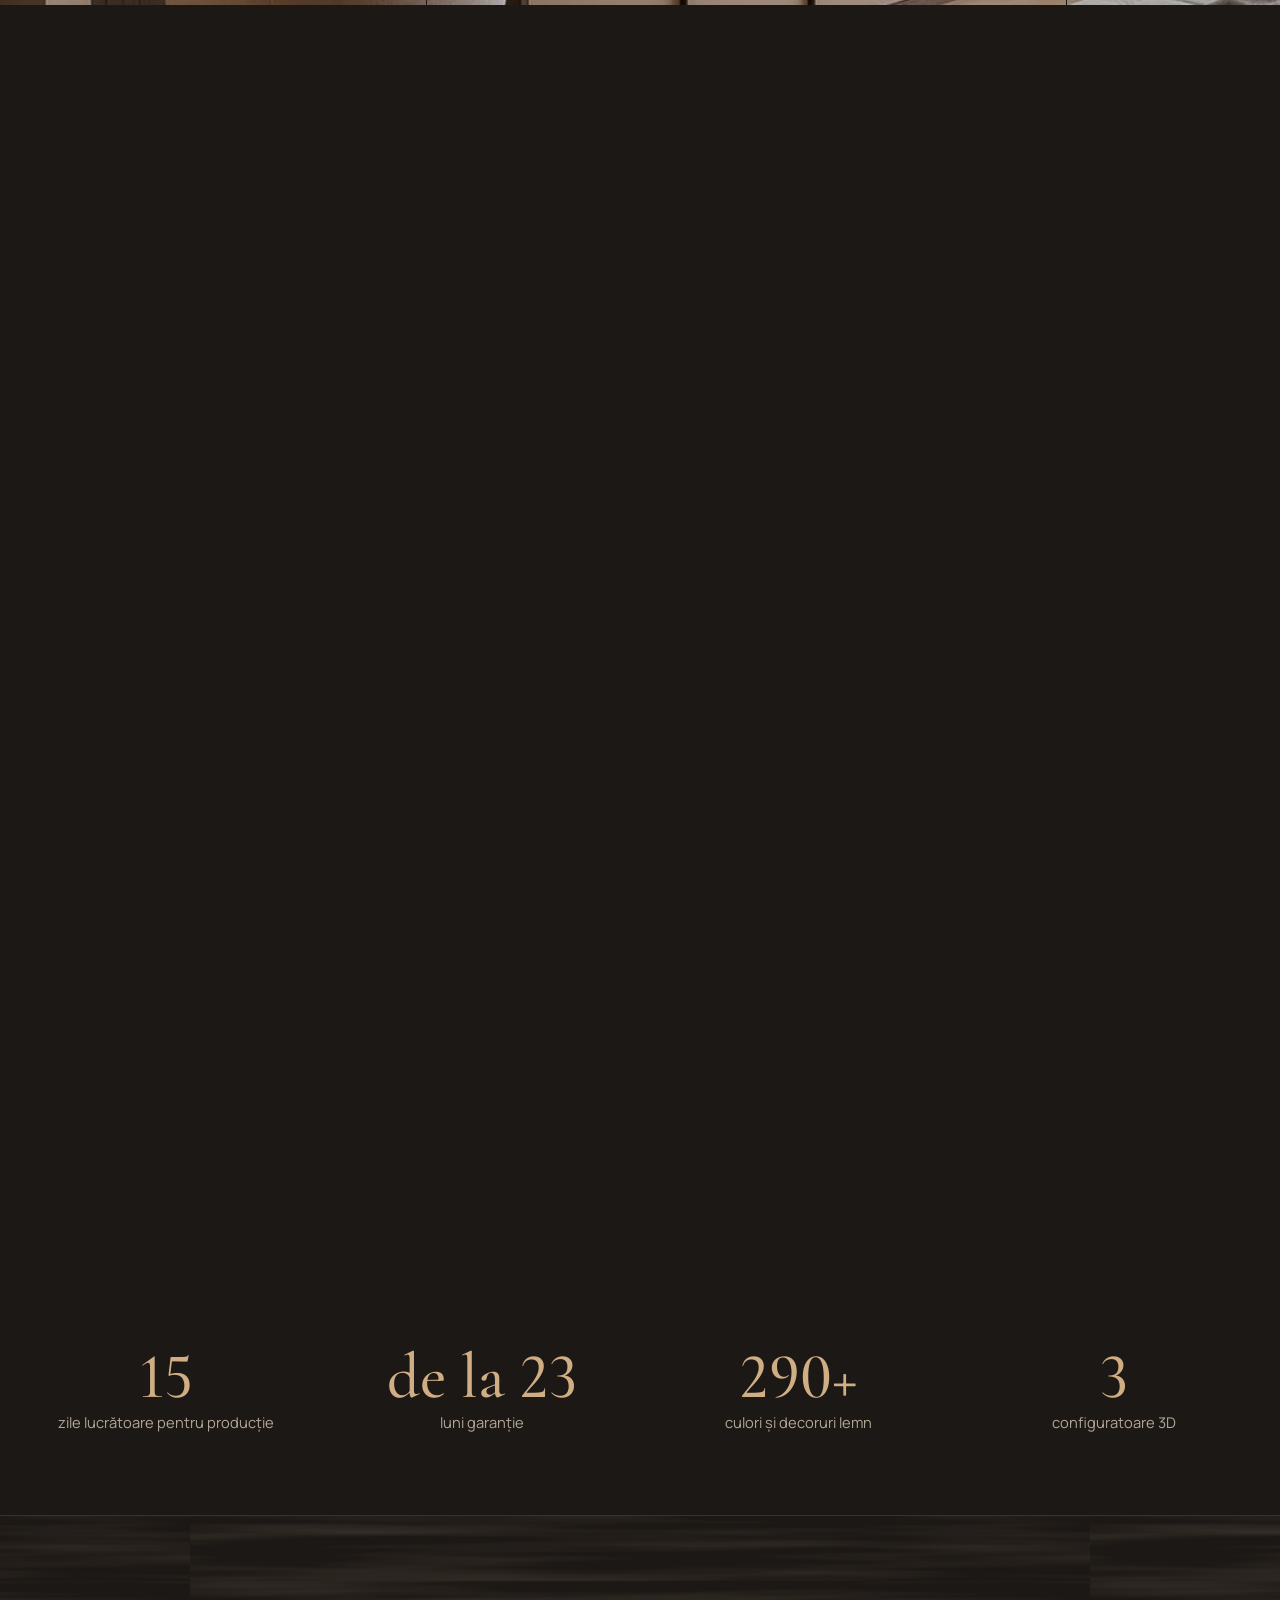
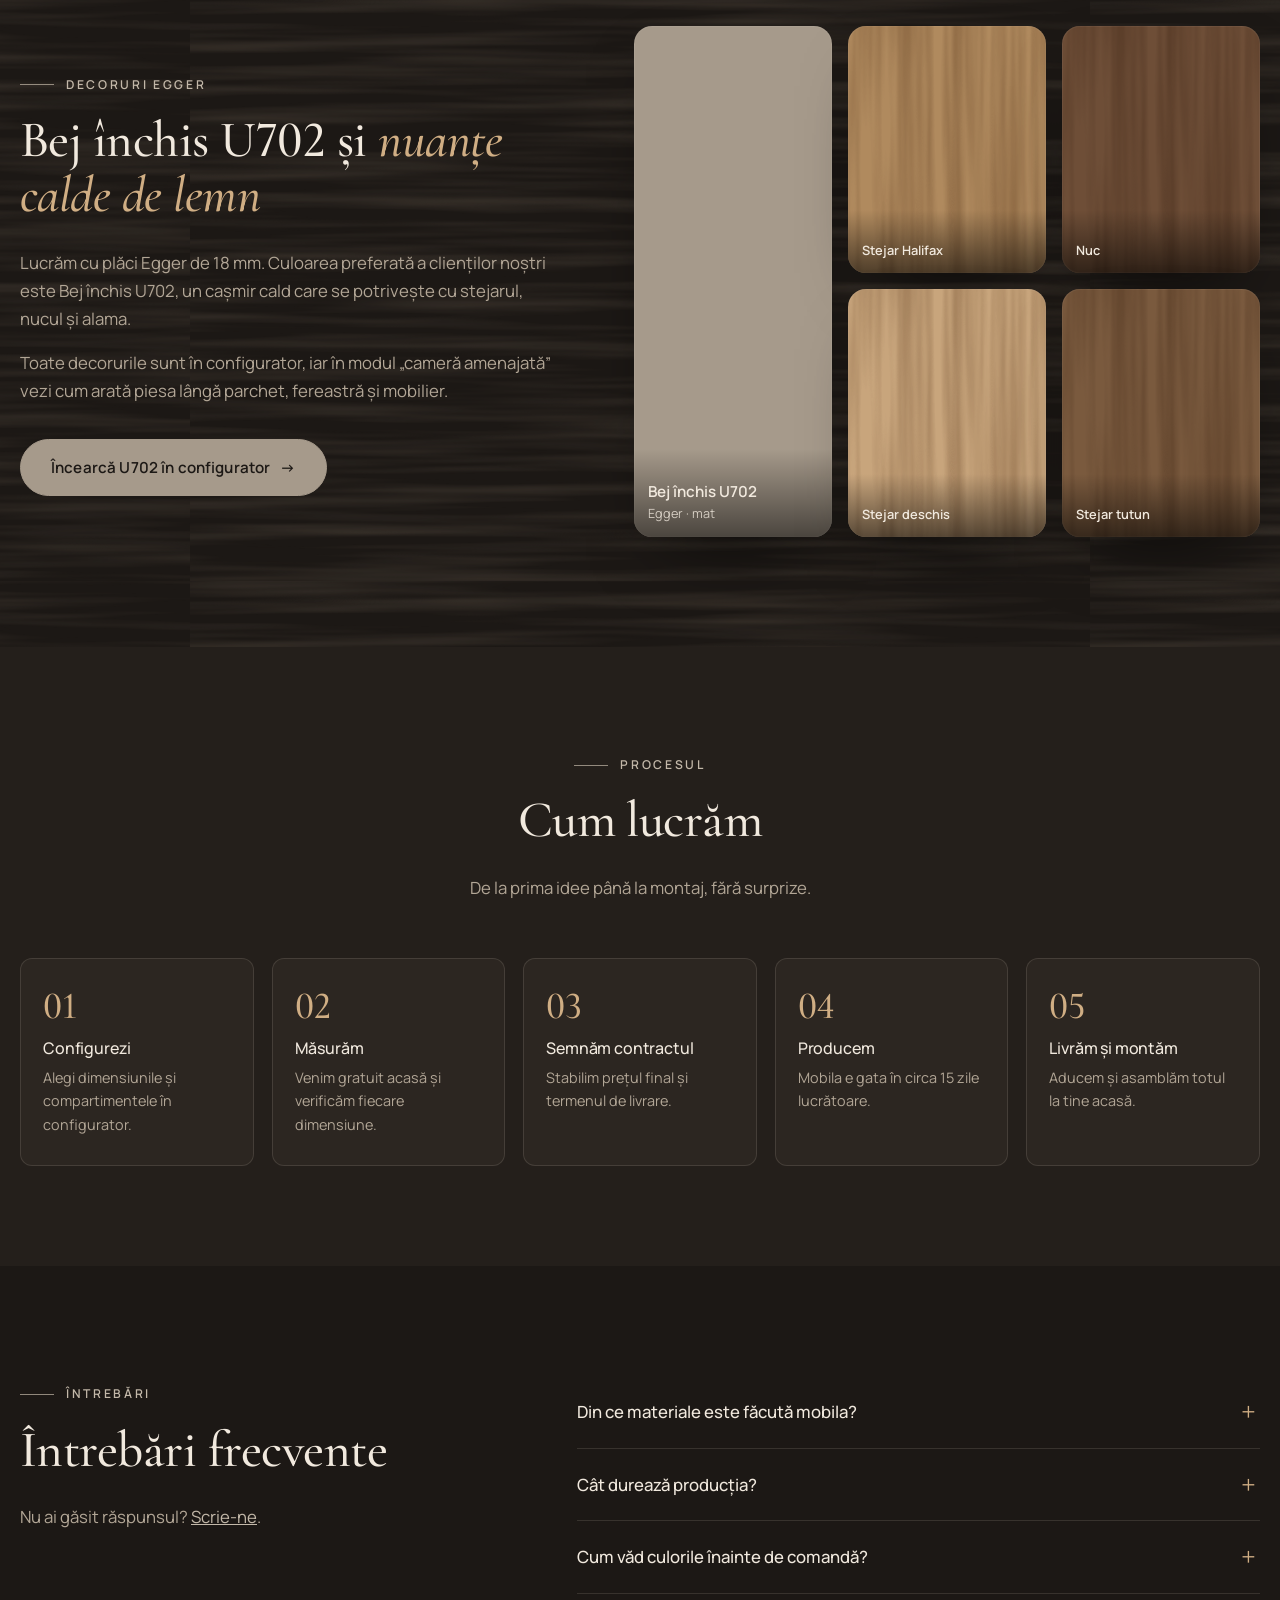
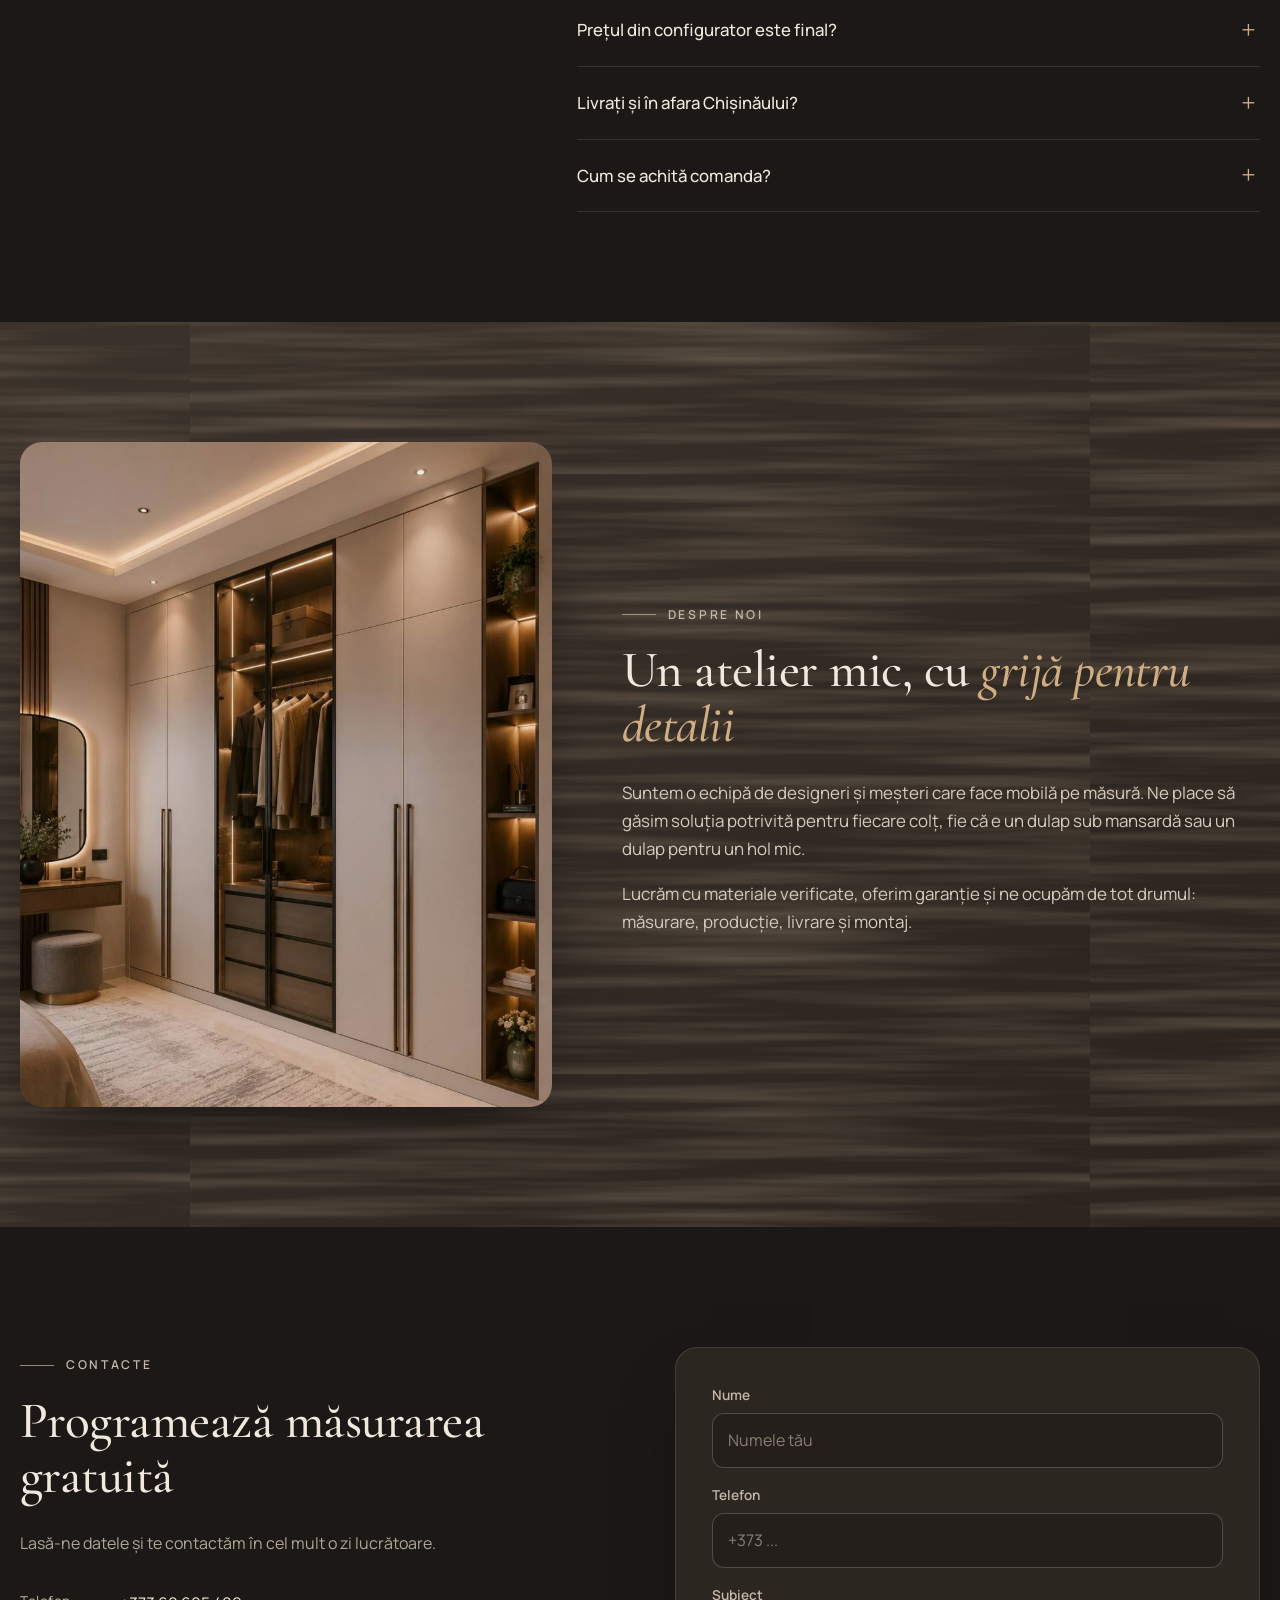
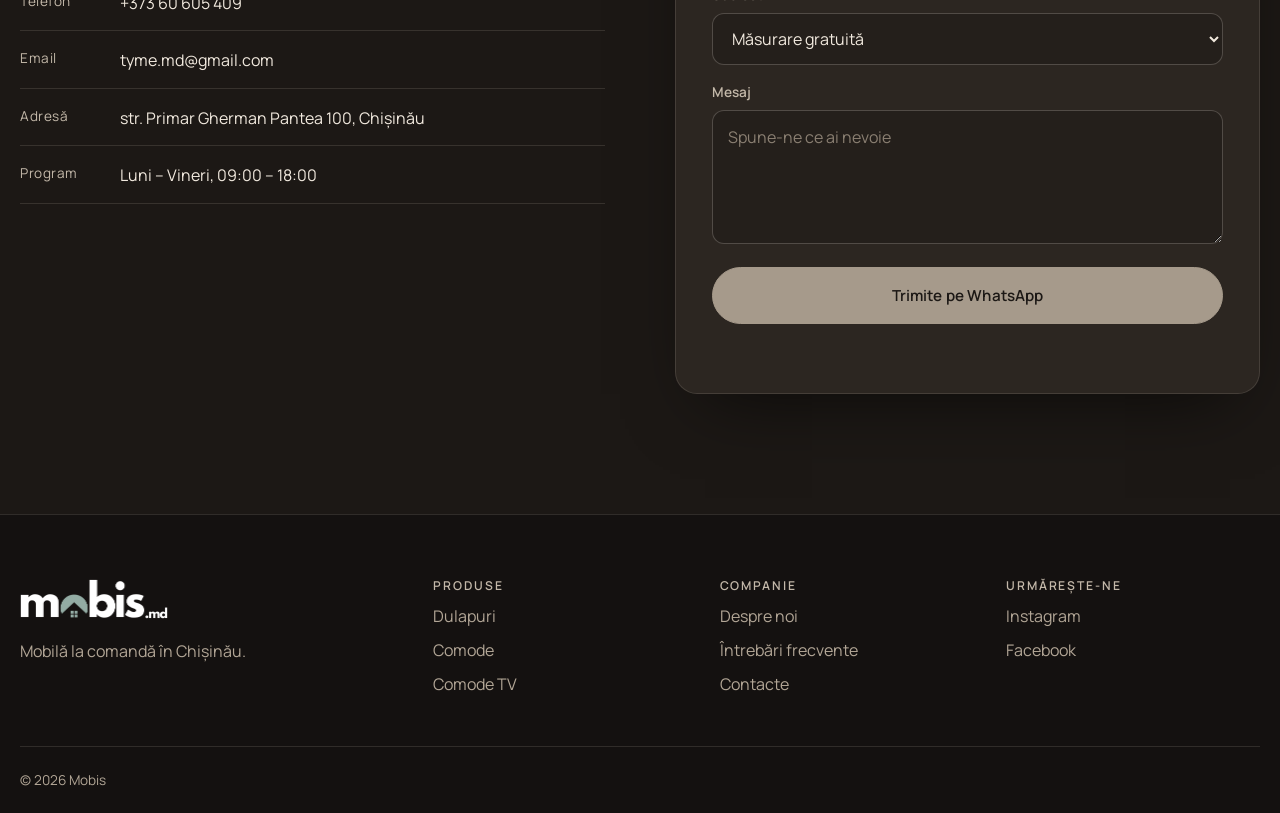
==== commit 9c81b77b: "Modify text for 3D configured furniture description - Session 3 (6adfda04e3ce2c15676a2904)" ====
--- a/index.html
+++ b/index.html
@@ -115,25 +115,7 @@
                         <a class="product" href="comoda.html" data-reveal="zoom" style="--d:.12s" data-tilt>
                             <div class="product__art">
                                 <span class="product__tag">Dormitor · Living</span>
-                                <svg viewBox="0 0 400 400" role="img" aria-label="Comodă din stejar cu sertare și picioare din alamă">
-                                    <defs>
-                                        <linearGradient id="oakA" x1="0" x2="1" y1="0" y2="1"><stop offset="0" stop-color="#c79d6c"/><stop offset="1" stop-color="#9c7348"/></linearGradient>
-                                        <filter id="grainA"><feTurbulence type="fractalNoise" baseFrequency="0.004 0.12" numOctaves="3" seed="3"/><feColorMatrix values="0 0 0 0 .3  0 0 0 0 .18  0 0 0 0 .08  1.4 0 0 0 -.55"/><feComposite in2="SourceGraphic" operator="in"/></filter>
-                                        <radialGradient id="glowA"><stop offset="0" stop-color="#ffd9a0" stop-opacity=".55"/><stop offset="1" stop-color="#ffd9a0" stop-opacity="0"/></radialGradient>
-                                    </defs>
-                                    <circle cx="105" cy="120" r="110" fill="url(#glowA)"/>
-                                    <rect x="150" y="40" width="100" height="120" rx="2" fill="#2b241f" stroke="#7a5a3e" stroke-width="6"/>
-                                    <circle cx="186" cy="92" r="26" fill="#b8714f"/><rect x="200" y="100" width="36" height="48" fill="#6f7556"/>
-                                    <ellipse cx="200" cy="338" rx="160" ry="10" fill="#000" opacity=".35"/>
-                                    <rect x="55" y="180" width="290" height="140" rx="3" fill="url(#oakA)"/>
-                                    <rect x="55" y="180" width="290" height="140" rx="3" filter="url(#grainA)" fill="#fff"/>
-                                    <rect x="55" y="178" width="290" height="8" rx="2" fill="#a47b52"/>
-                                    <path d="M200 186v134M59 232h137M59 278h137M204 232h137M204 278h137" stroke="#5a3f2a" stroke-width="2" opacity=".6"/>
-                                    <path d="M115 206h22M115 252h22M115 298h22M262 206h22M262 252h22M262 298h22" stroke="#d9b77a" stroke-width="4" stroke-linecap="round"/>
-                                    <path d="M75 320l-5 22M325 320l5 22M110 320l-2 18M290 320l2 18" stroke="#c9a15e" stroke-width="5" stroke-linecap="round"/>
-                                    <path d="M98 178v-36" stroke="#c9a15e" stroke-width="3"/><path d="M80 142h36l-8-34h-20z" fill="#f3e6cf"/>
-                                    <path d="M300 178c-8-4-10-16-6-30h18c4 14 2 26-6 30z" fill="#e9e1d4"/><path d="M302 150c-4-20 8-38 22-48M303 148c6-14 0-30-10-40" stroke="#6f7556" stroke-width="2.4" fill="none"/>
-                                </svg>
+                                <img src="product-dresser.jpg" alt="Comodă din lemn cu opt sertare și mânere negre, într-un dormitor luminos" width="832" height="1216" loading="lazy" decoding="async">
                             </div>
                             <div class="product__body">
                                 <h3>Comodă</h3>
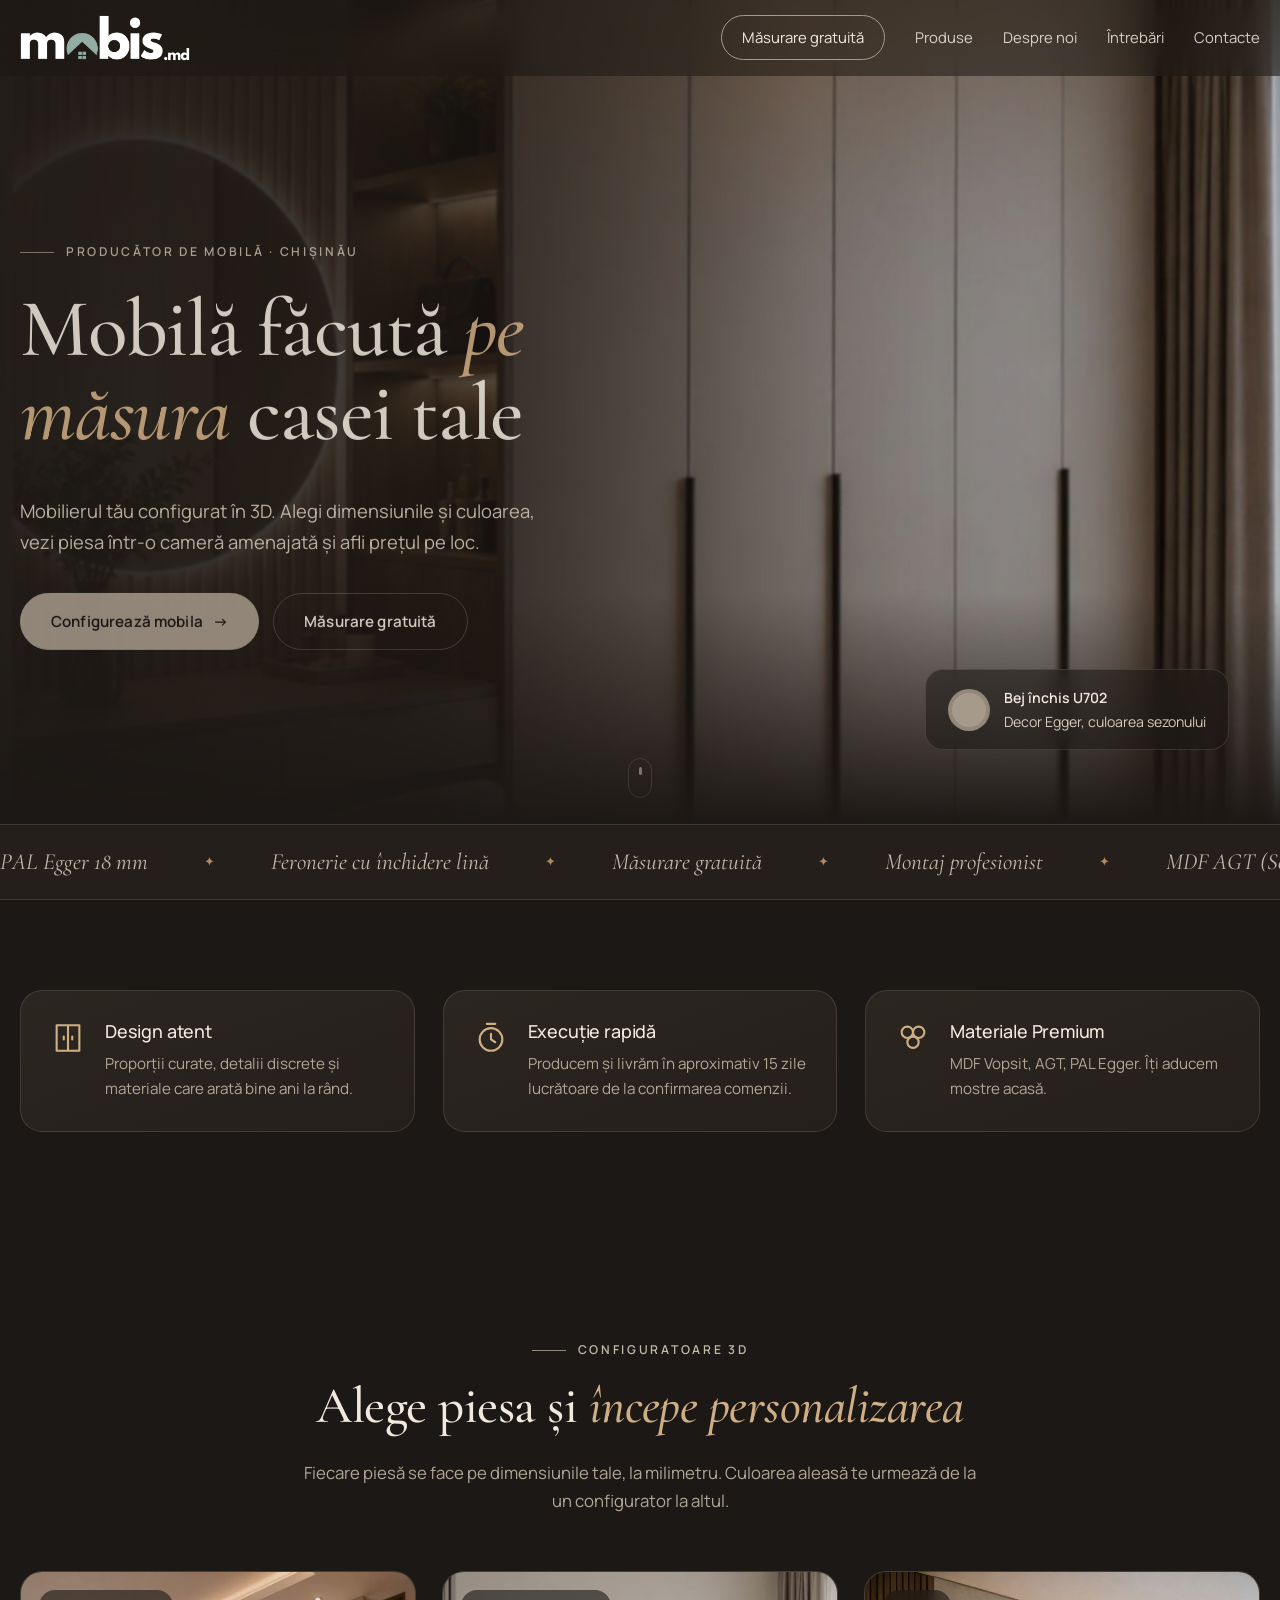
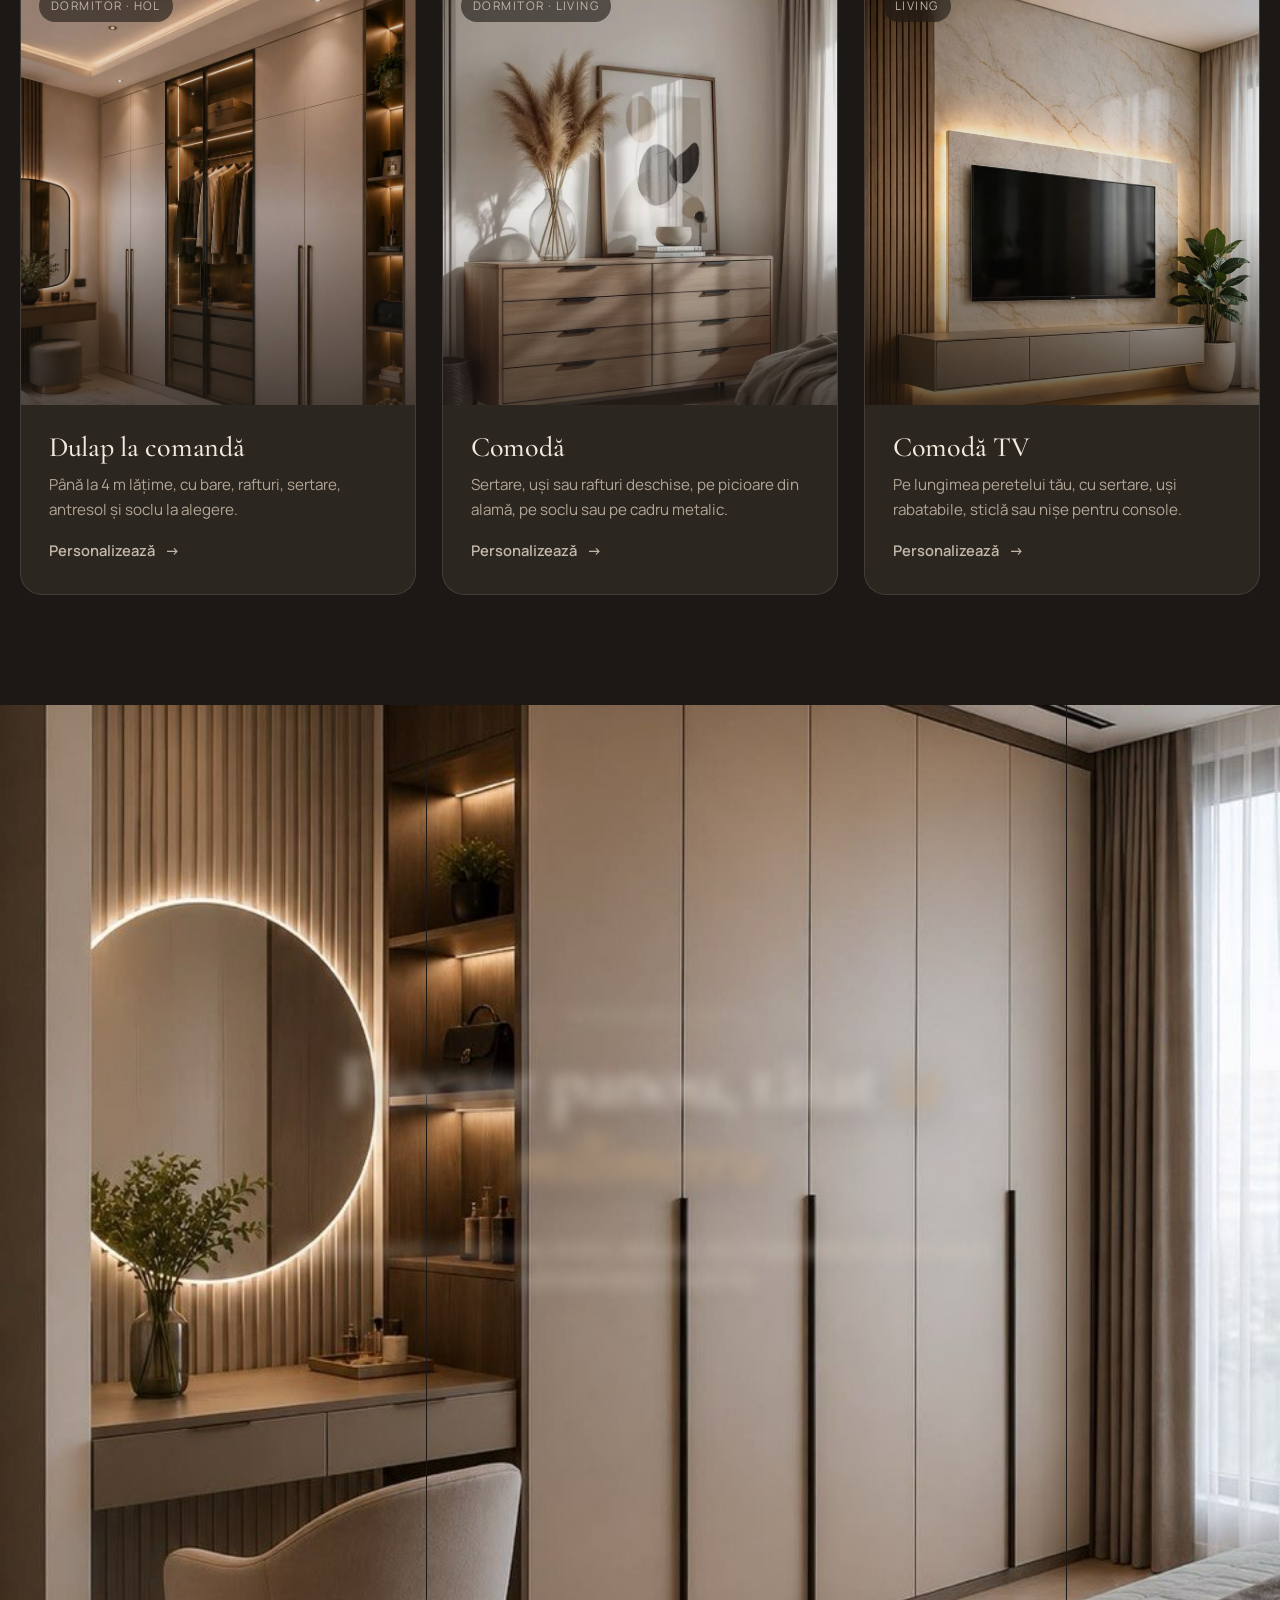
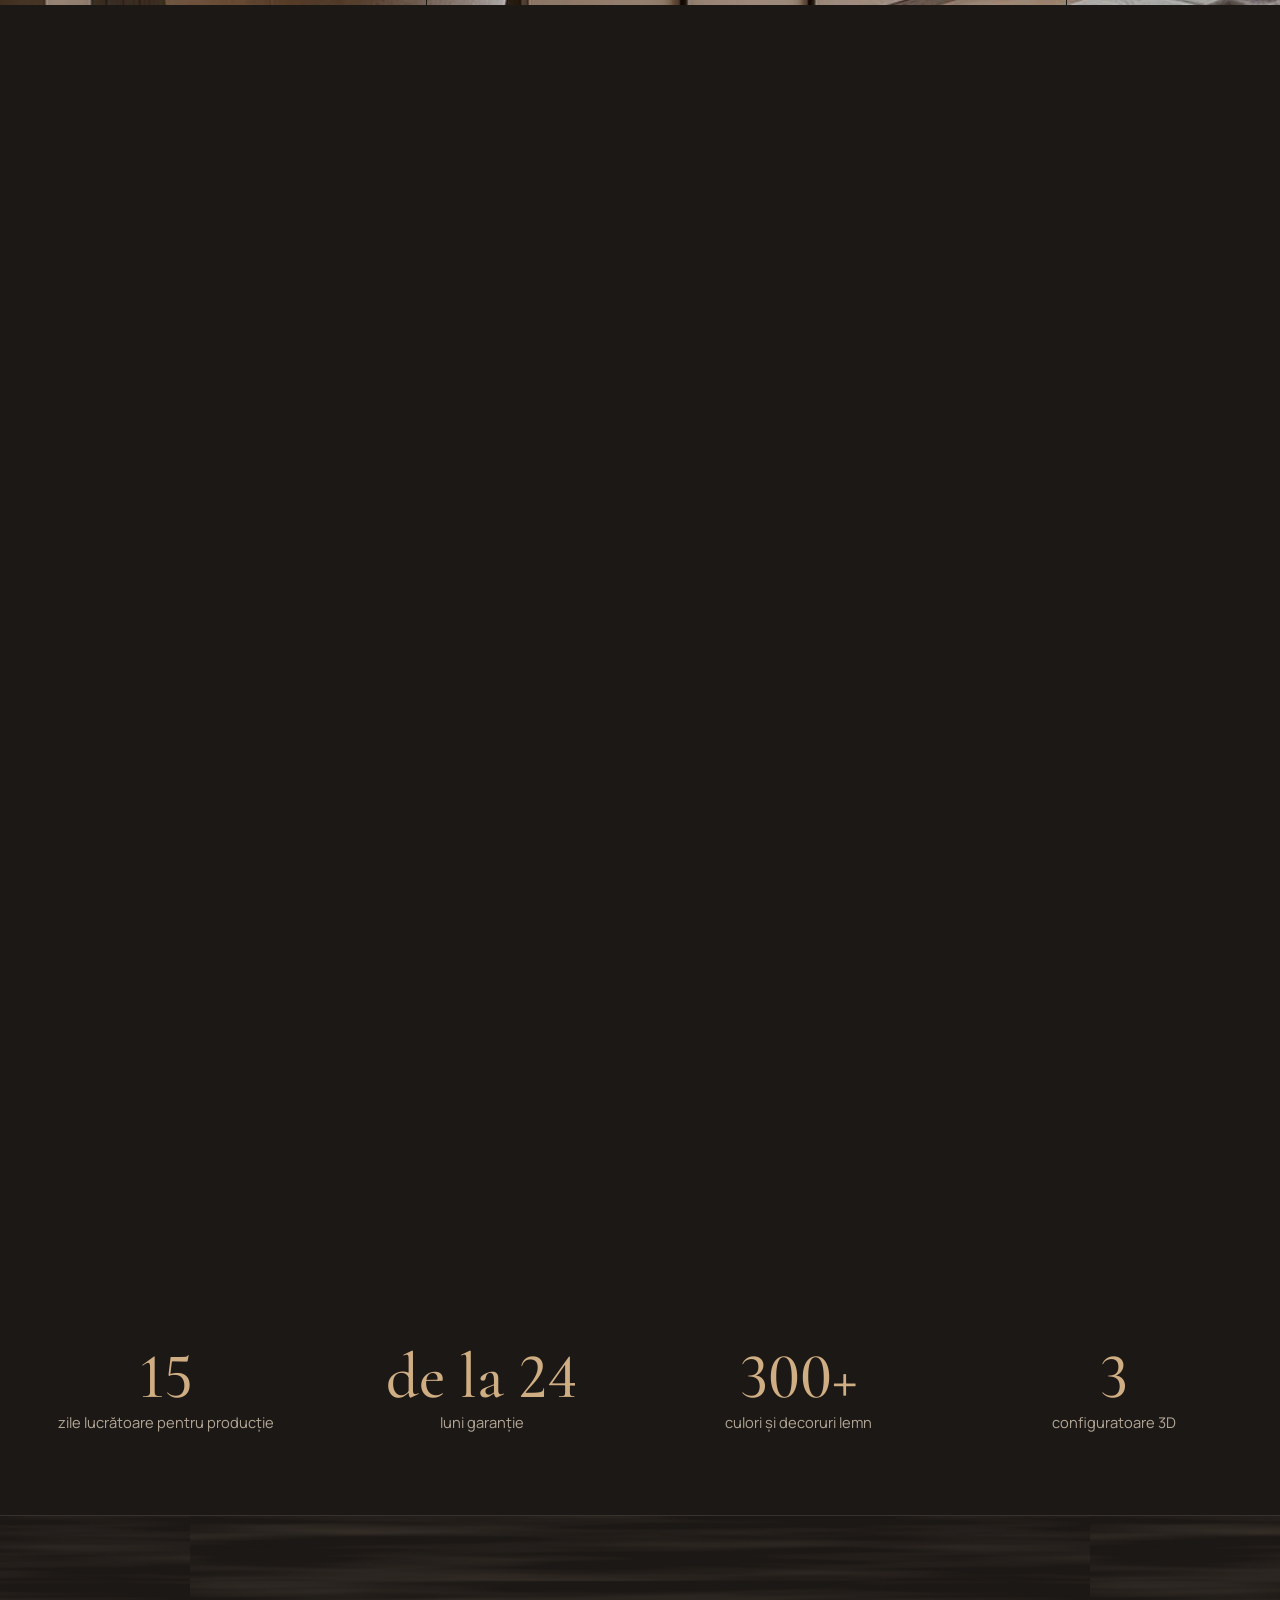
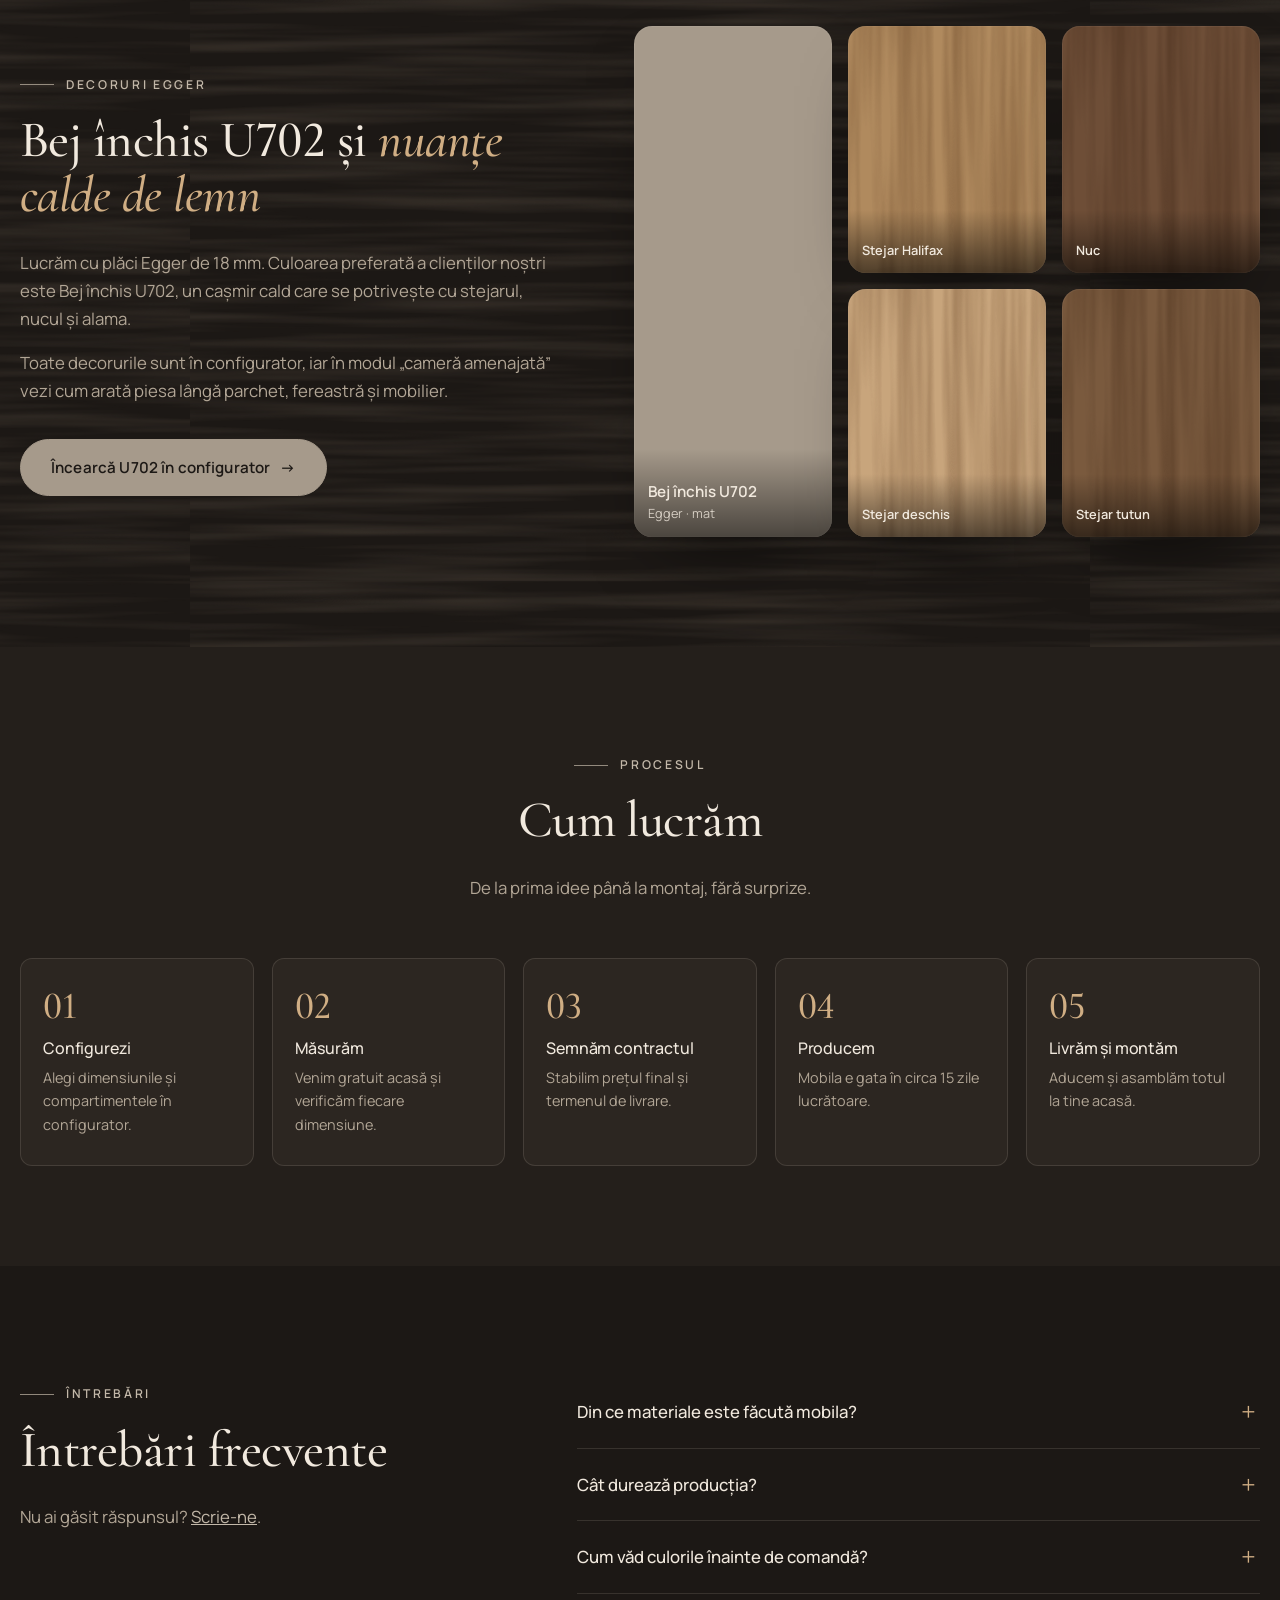
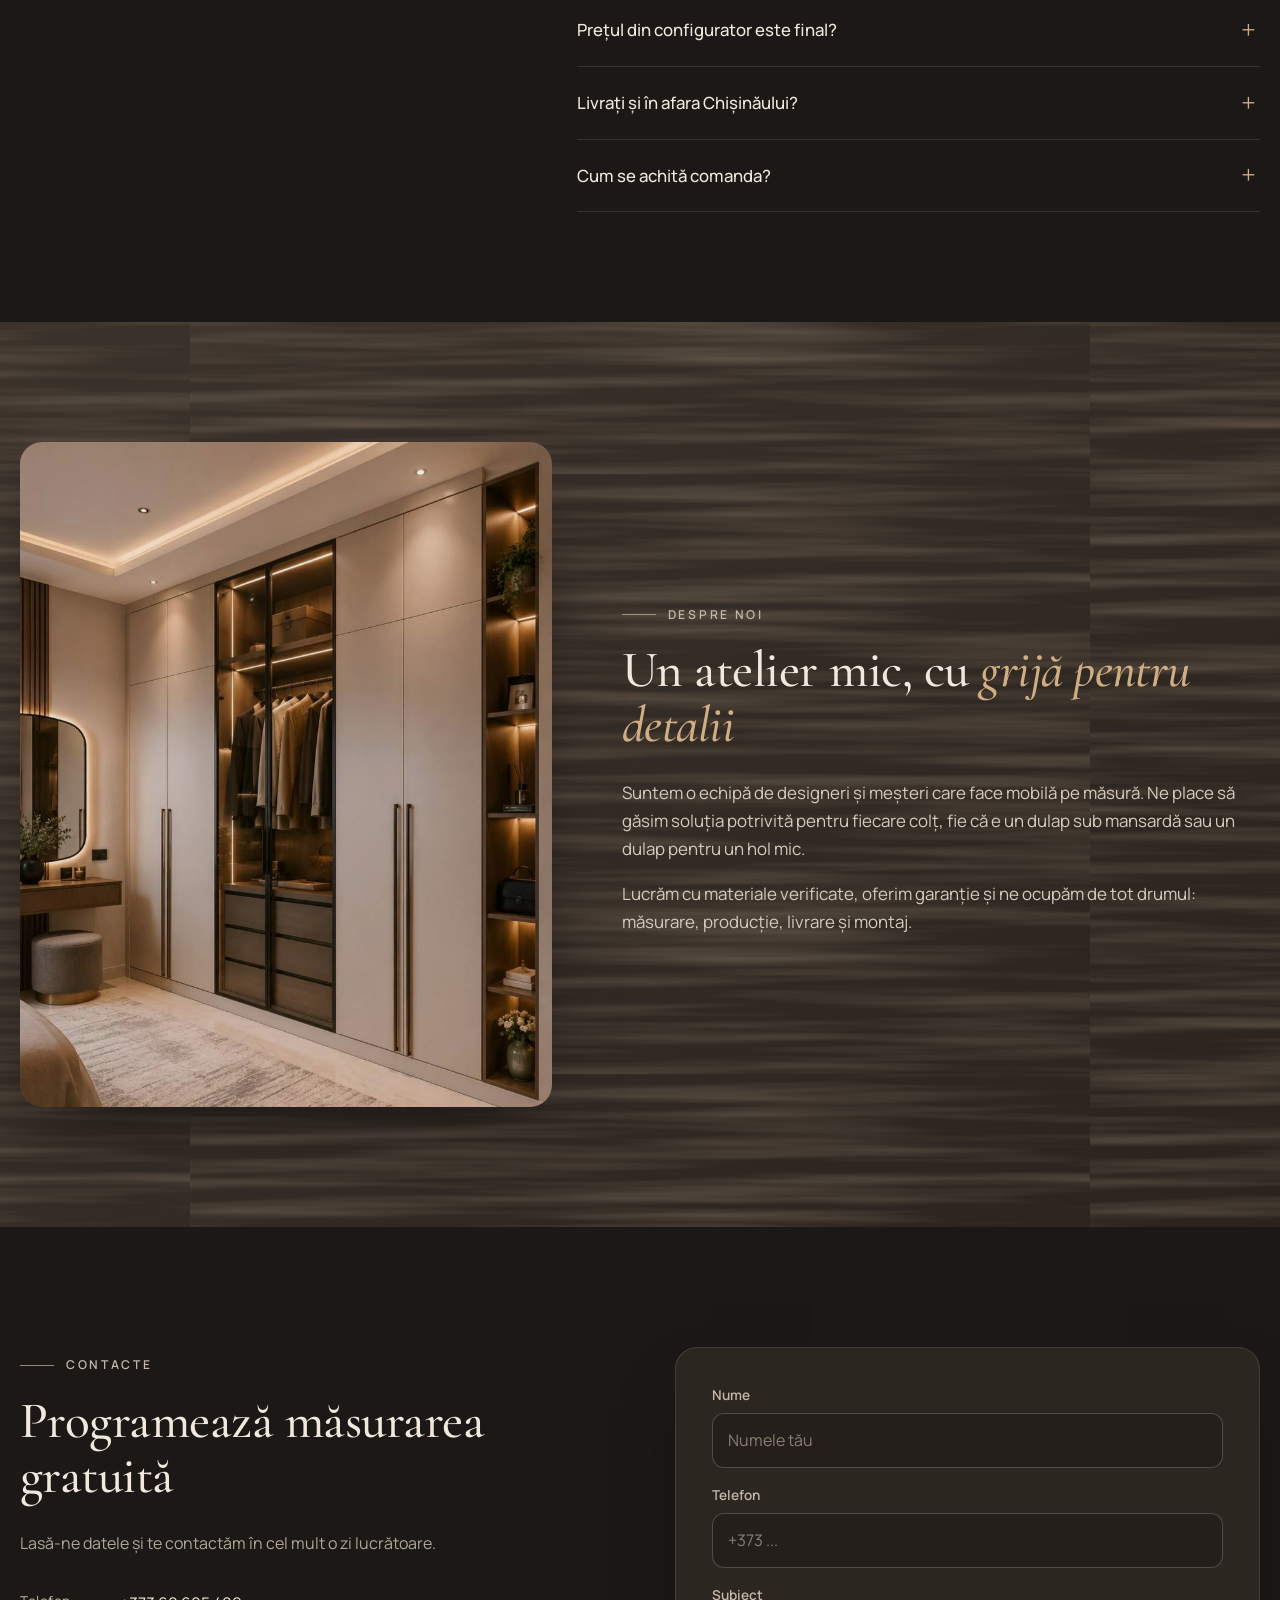
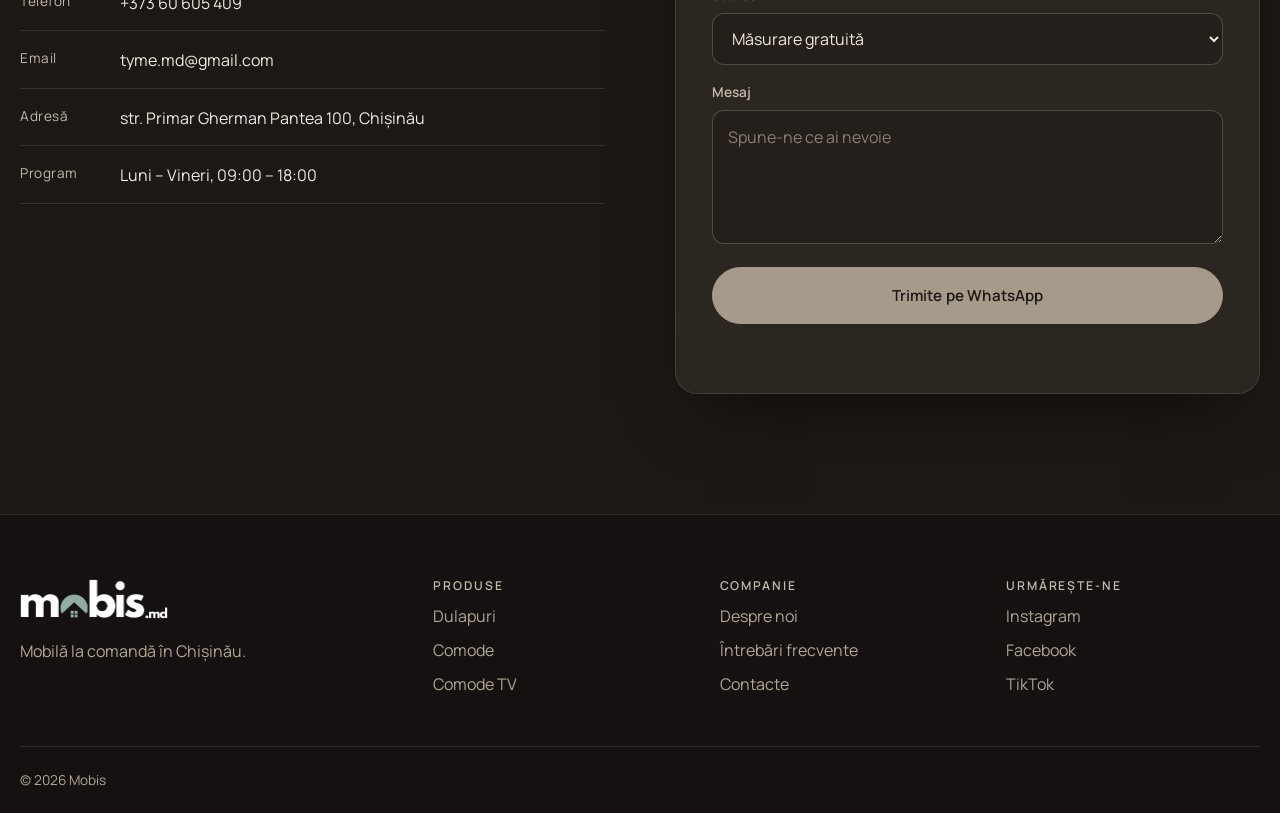
==== commit 819d51ef: "Modify text for 3D configured furniture description - Session 5 (6adfda04e3ce2c15676a2904)" ====
--- a/index.html
+++ b/index.html
@@ -339,8 +339,9 @@
                 </nav>
                 <div>
                     <h4>Urmărește-ne</h4>
-                    <a href="#" aria-label="Instagram">Instagram</a>
-                    <a href="#" aria-label="Facebook">Facebook</a>
+                    <a href="https://www.instagram.com/mobis.md/" target="_blank" rel="noopener">Instagram</a>
+                    <a href="https://www.facebook.com/mobis2" target="_blank" rel="noopener">Facebook</a>
+                    <a href="https://www.tiktok.com/@mobis.md" target="_blank" rel="noopener">TikTok</a>
                 </div>
             </div>
             <div class="container footer__bottom">© <span data-year></span> Mobis
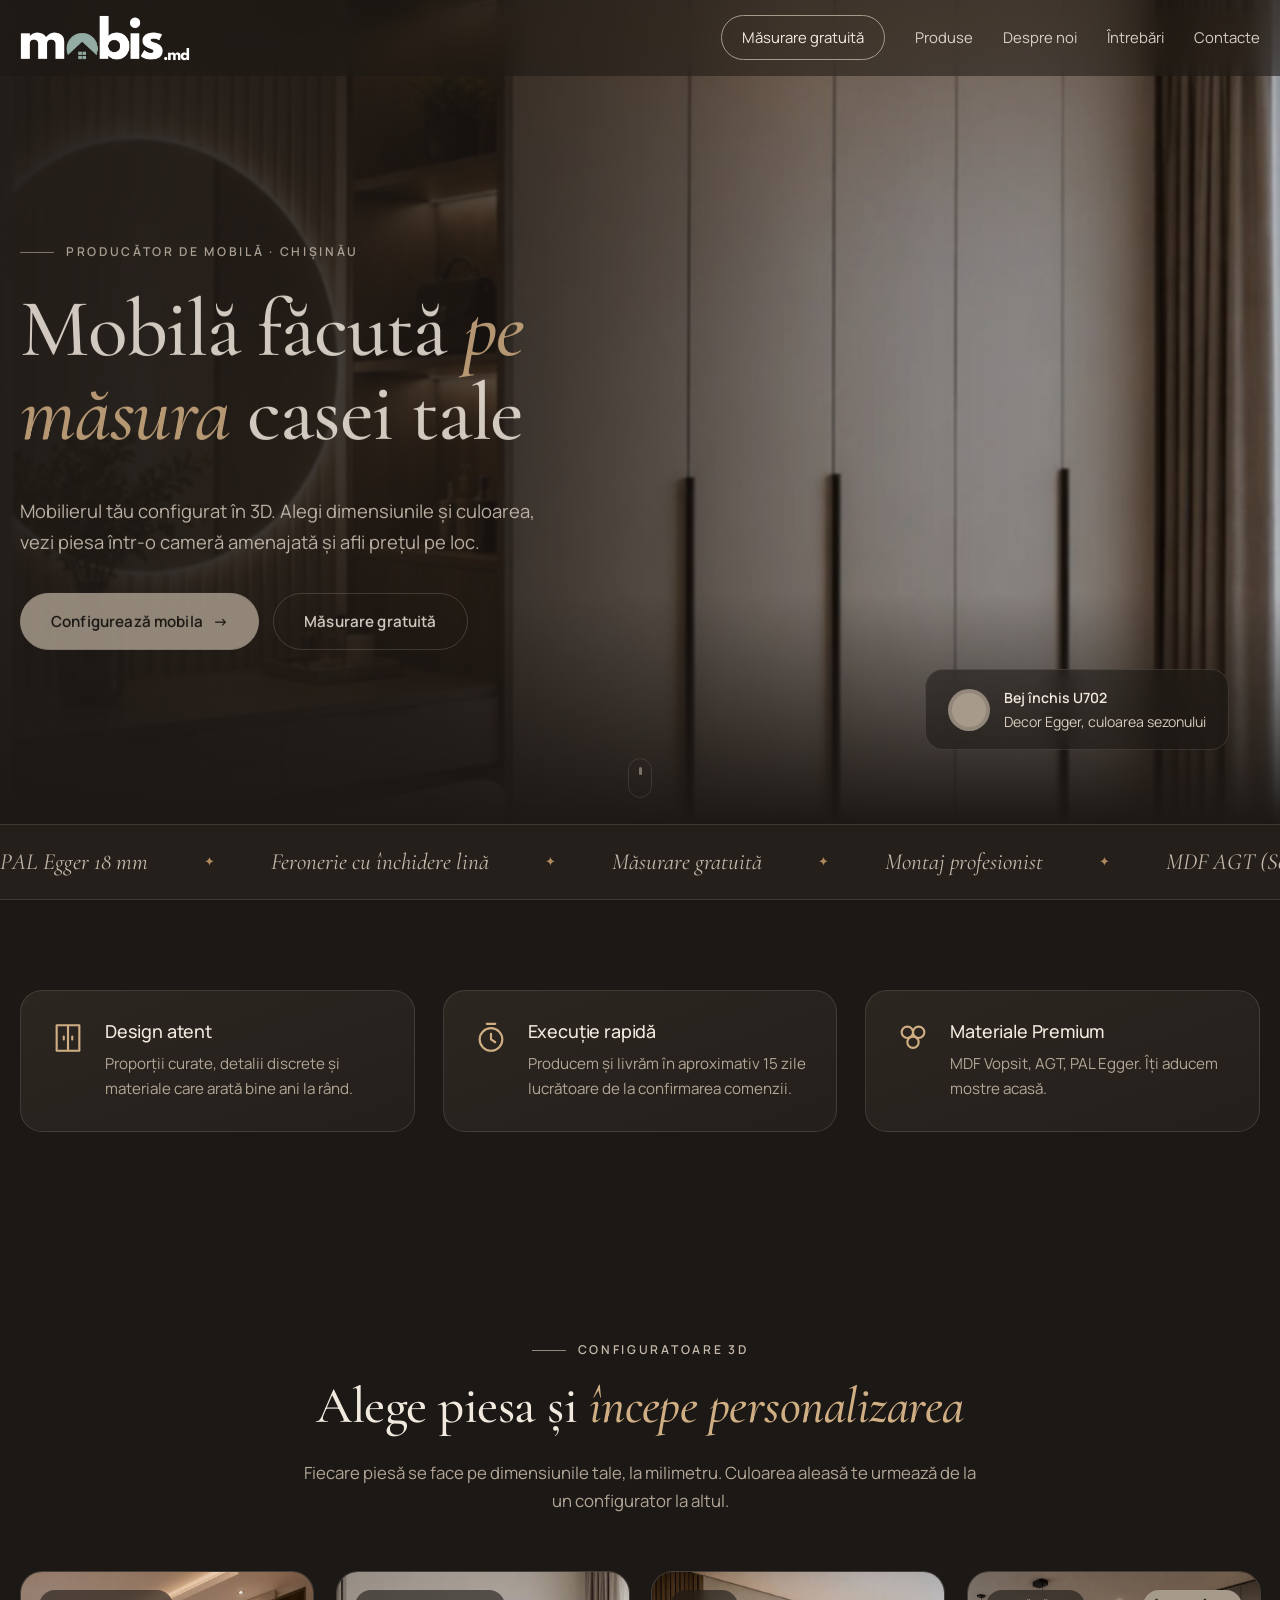
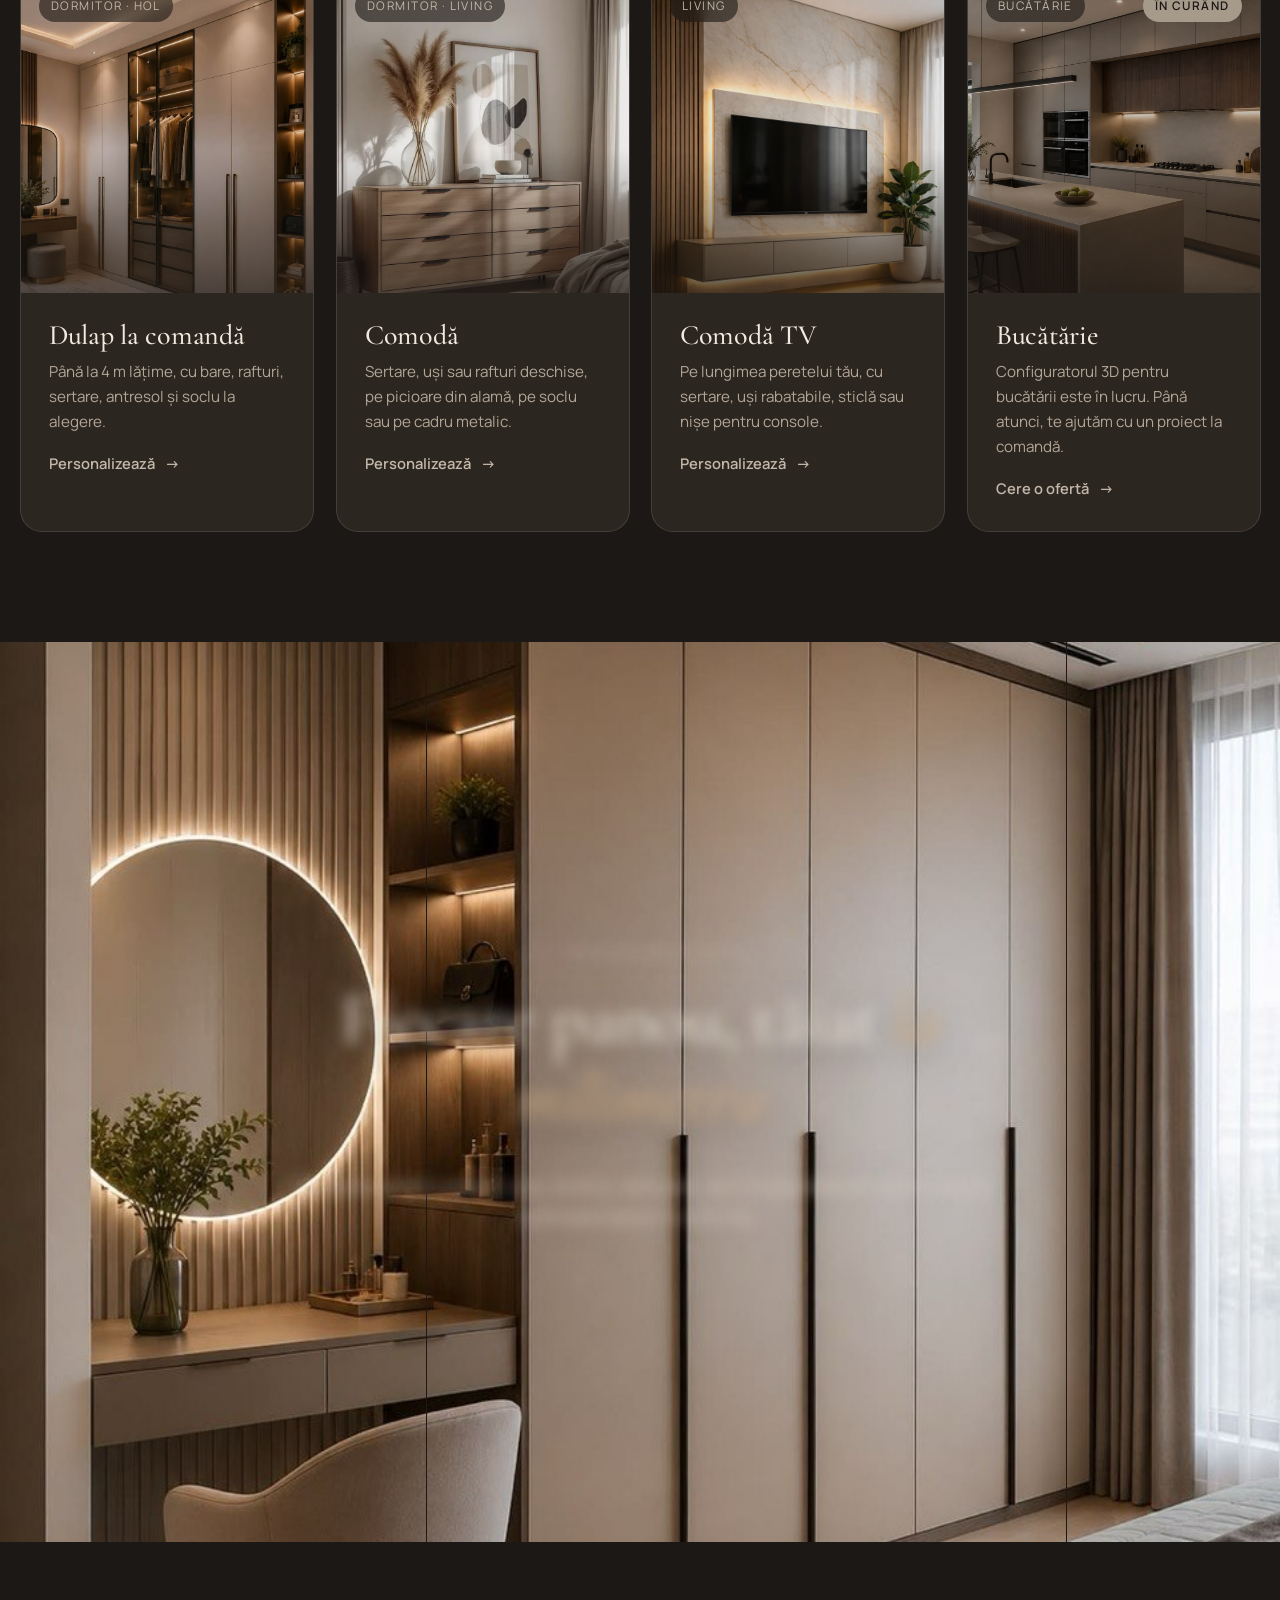
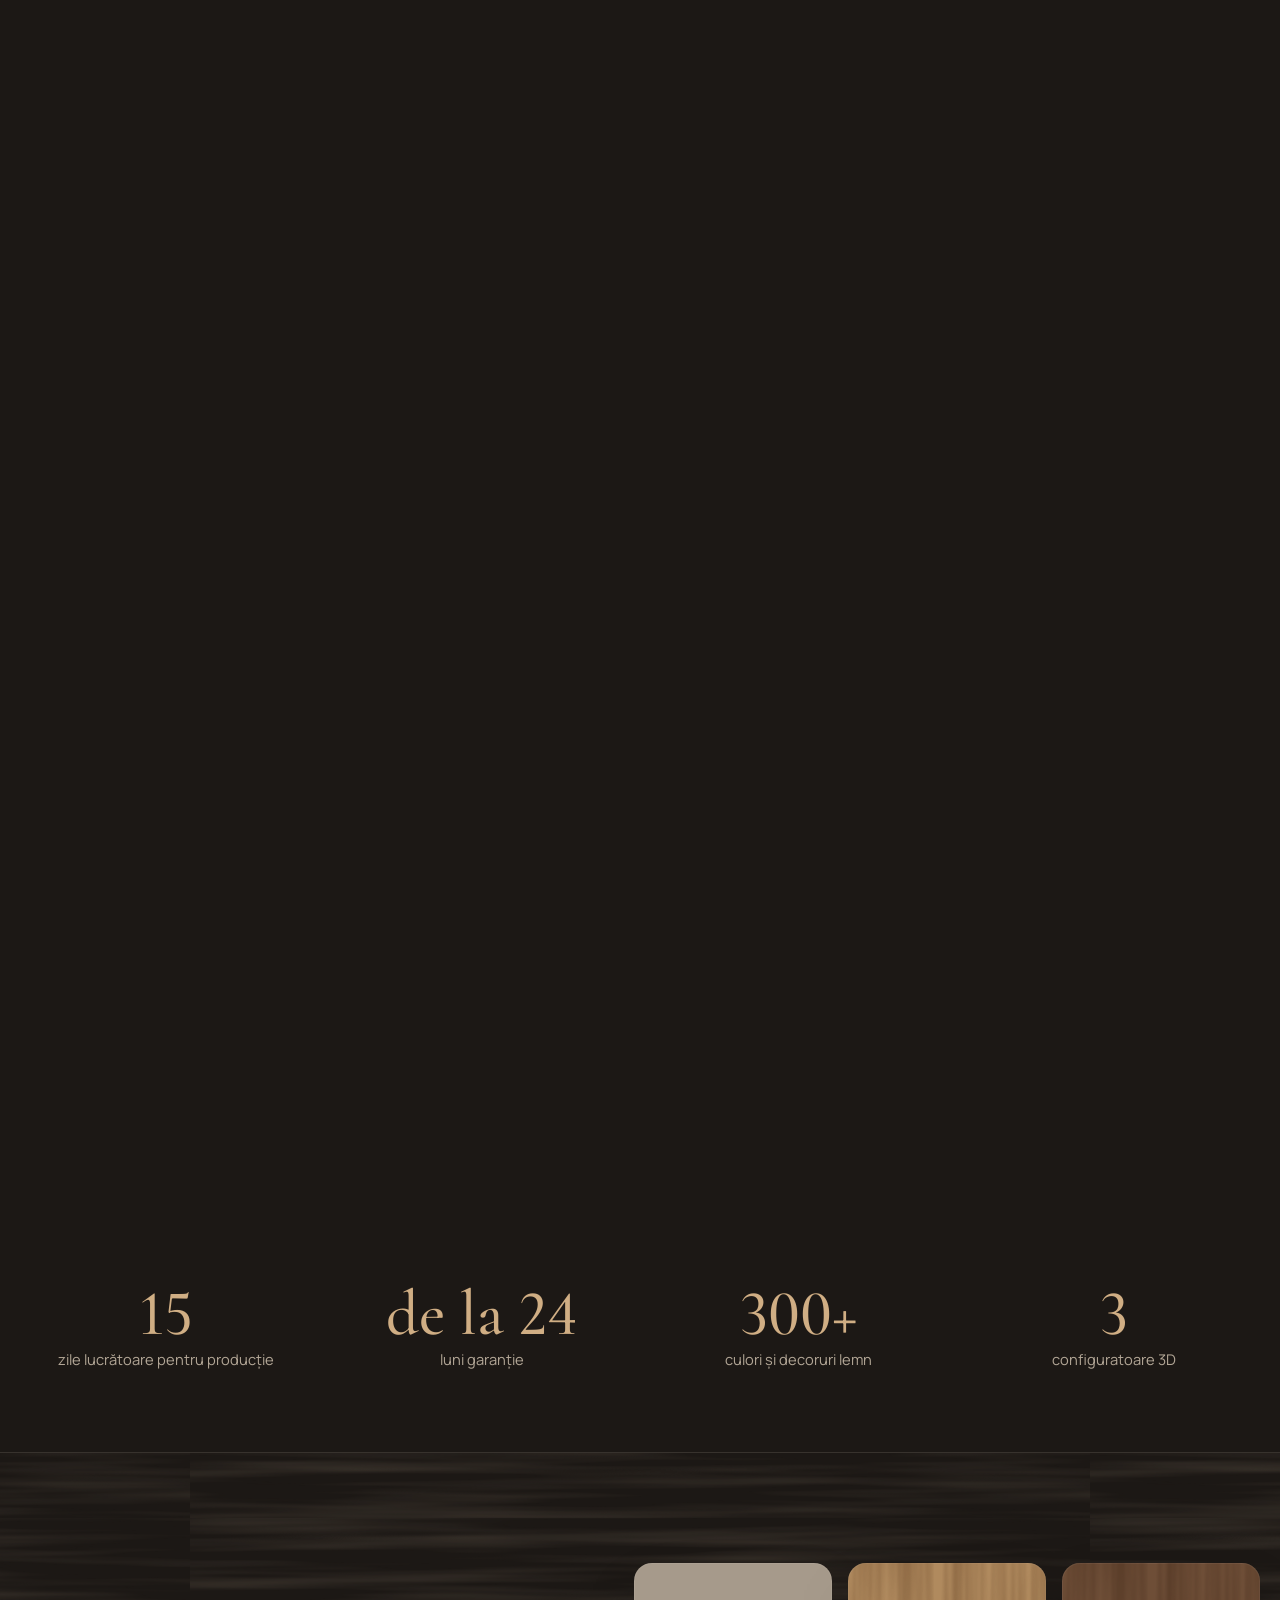
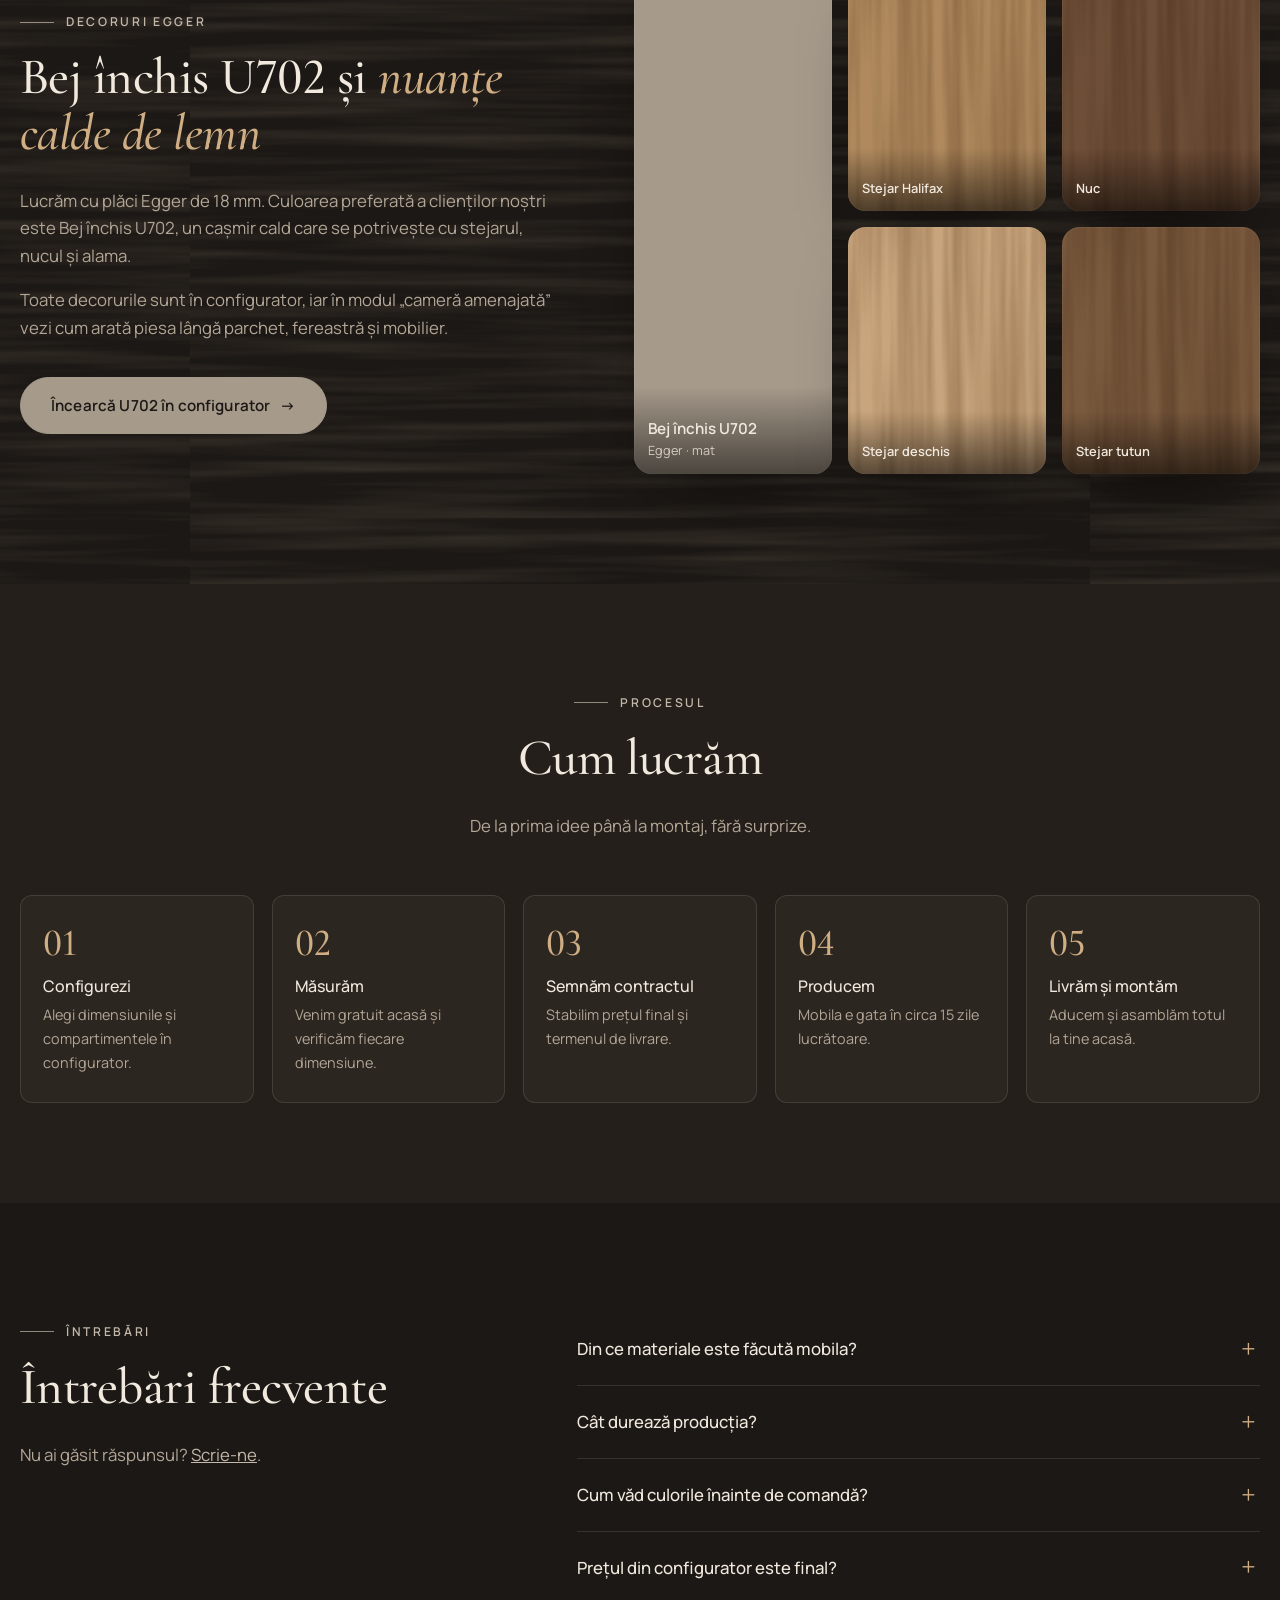
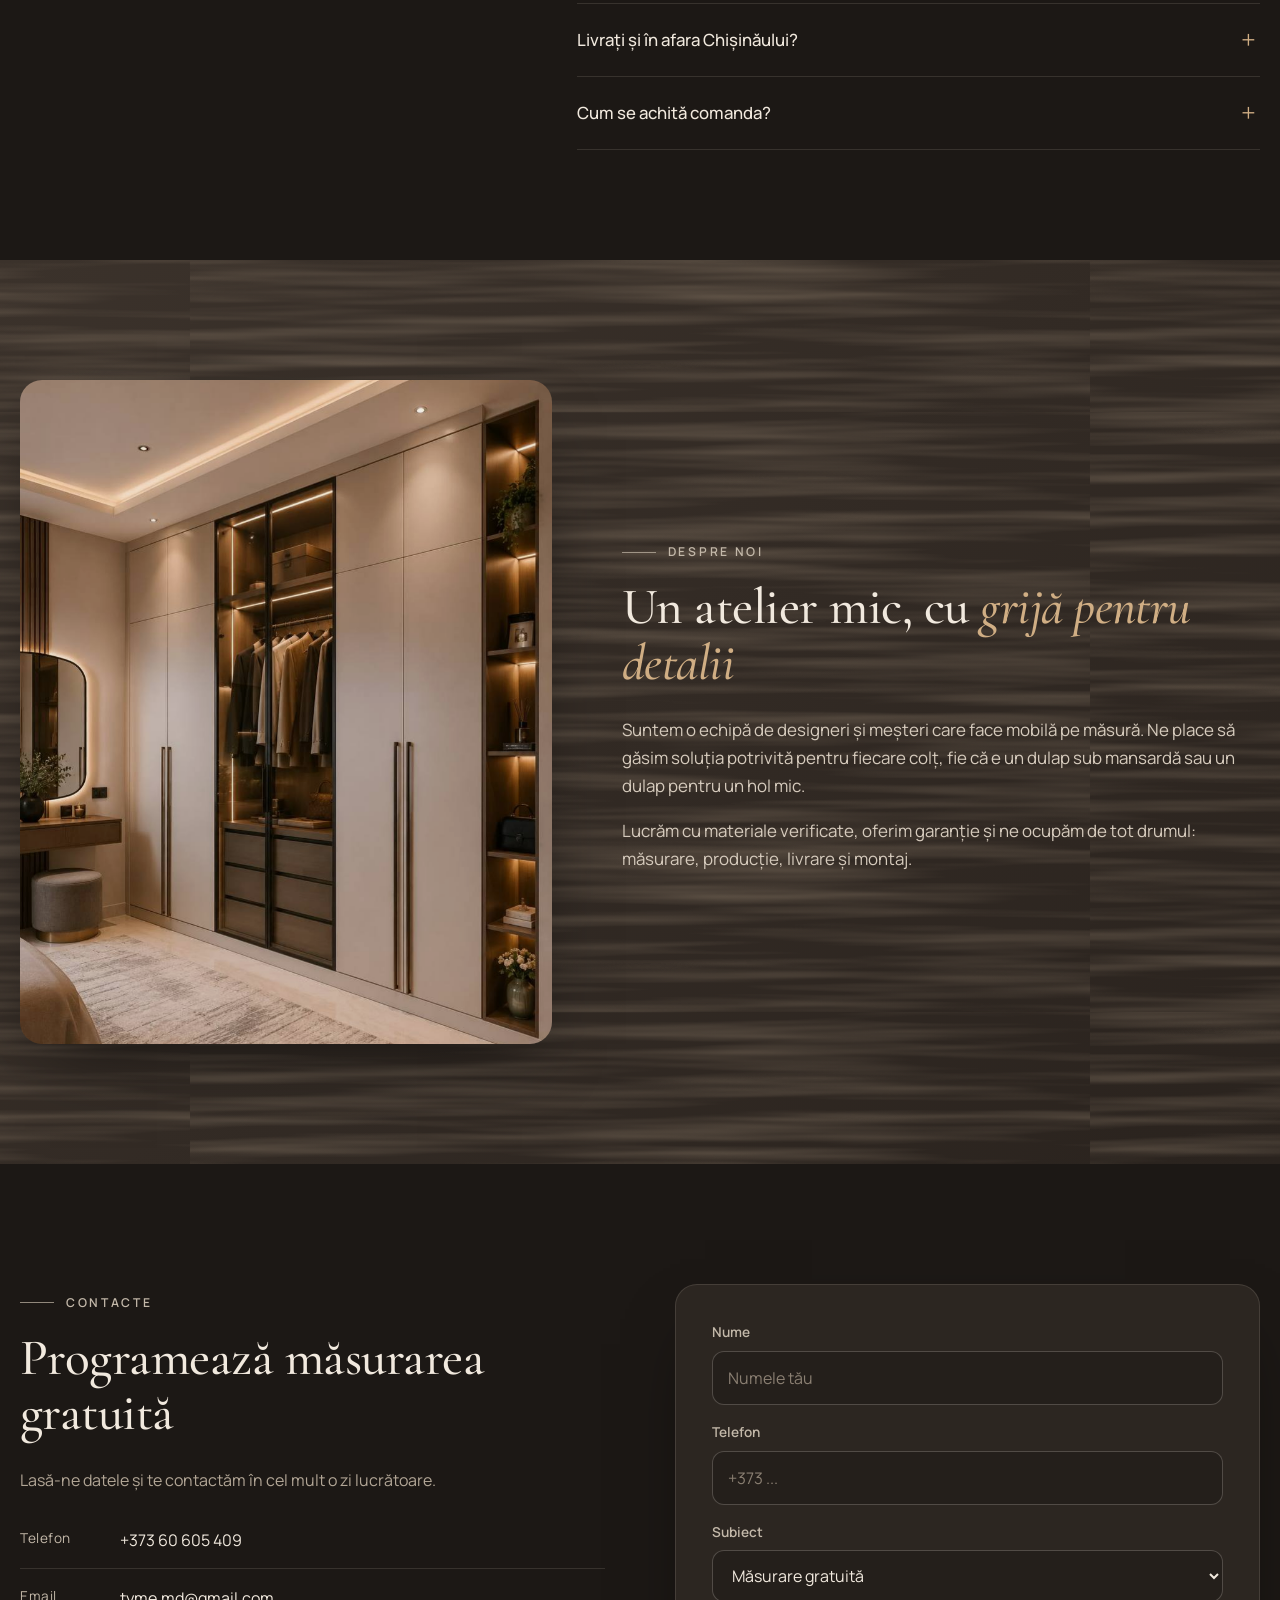
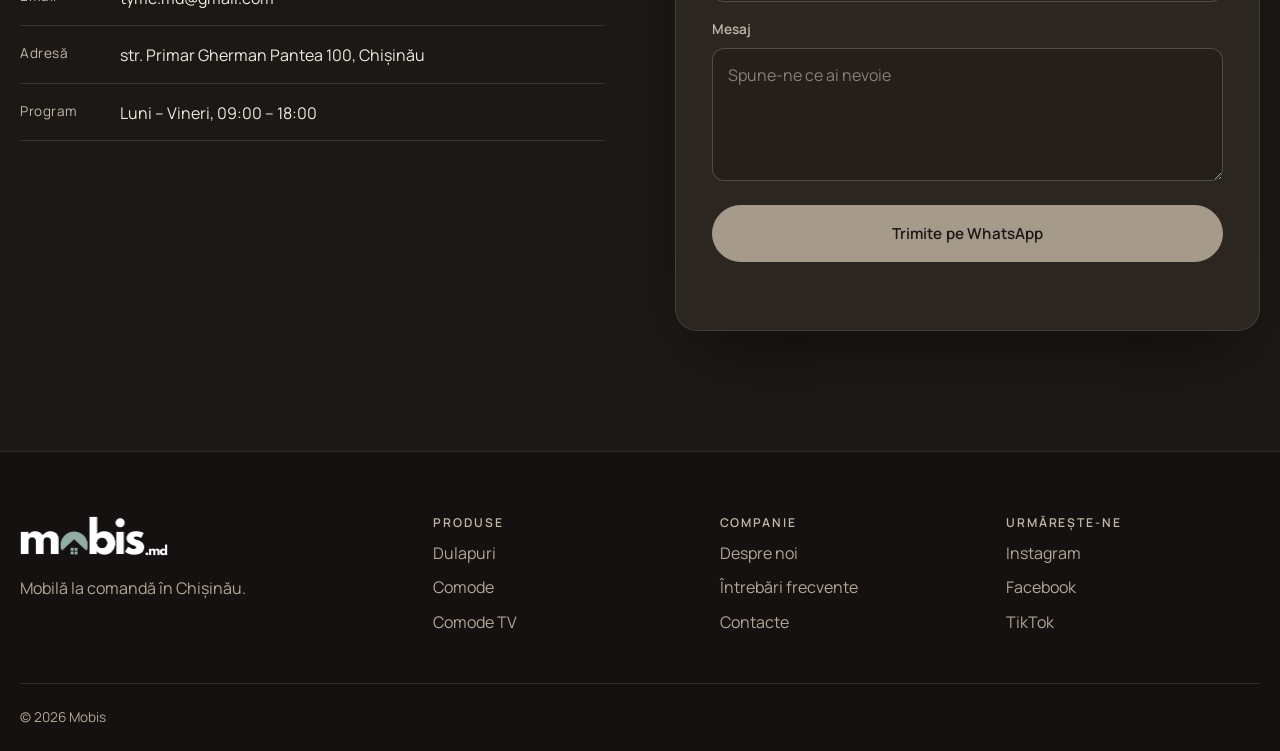
==== commit b83753b6: "Modify text for 3D configured furniture description - Session 6 (6adfda04e3ce2c15676a2904)" ====
--- a/index.html
+++ b/index.html
@@ -134,6 +134,18 @@
                                 <span class="product__cta">Personalizează</span>
                             </div>
                         </a>
+                        <div class="product product--soon" data-reveal="zoom" style="--d:.36s" aria-disabled="true">
+                            <div class="product__art">
+                                <span class="product__tag">Bucătărie</span>
+                                <span class="product__soon">În curând</span>
+                                <img src="product-kitchen.jpg" alt="Bucătărie modernă cu fronturi bej, dulapuri suspendate din lemn și insulă cu blat de piatră" width="1080" height="1350" loading="lazy" decoding="async">
+                            </div>
+                            <div class="product__body">
+                                <h3>Bucătărie</h3>
+                                <p>Configuratorul 3D pentru bucătării este în lucru. Până atunci, te ajutăm cu un proiect la comandă.</p>
+                                <a class="product__cta" href="#contact">Cere o ofertă</a>
+                            </div>
+                        </div>
                     </div>
                 </div>
             </section>
--- a/style.css
+++ b/style.css
@@ -144,7 +144,7 @@
 
 /* ===== Produse ===== */
 .products { padding: 110px 0; }
-.products__grid { display: grid; grid-template-columns: repeat(3, 1fr); gap: 26px; }
+.products__grid { display: grid; grid-template-columns: repeat(4, 1fr); gap: 22px; }
 .product { position: relative; display: flex; flex-direction: column; text-decoration: none; background: var(--surface); border-radius: var(--radius); overflow: hidden; border: 1px solid var(--line); transition: transform .6s var(--ease), box-shadow .6s, border-color .4s; transform: perspective(900px) rotateX(var(--rx, 0deg)) rotateY(var(--ry, 0deg)); }
 .product:hover { box-shadow: var(--shadow); border-color: var(--line-strong); }
 .product__art { position: relative; aspect-ratio: 4 / 4.4; display: grid; place-items: center; overflow: hidden; background: radial-gradient(120% 90% at 50% 20%, #4a4038, #2a241f); }
@@ -160,6 +160,12 @@
 .product__cta { display: inline-flex; align-items: center; gap: 10px; font-weight: 600; font-size: .92rem; color: var(--u702-light); }
 .product__cta::after { content: '→'; transition: transform .3s var(--ease); }
 .product:hover .product__cta::after { transform: translateX(6px); }
+.product__soon { position: absolute; z-index: 2; top: 18px; right: 18px; padding: 6px 12px; border-radius: 999px; background: var(--u702); color: var(--ink); font-size: .74rem; font-weight: 600; letter-spacing: .12em; text-transform: uppercase; }
+.product--soon .product__art img { filter: brightness(.78) saturate(.85); }
+.product--soon:hover .product__art img { filter: brightness(.86) saturate(.9); }
+.product--soon .product__cta { text-decoration: none; }
+.cp-switch span { flex: 1; text-align: center; padding: 7px 8px; font-size: .82rem; color: var(--muted); opacity: .55; cursor: default; white-space: nowrap; }
+.cp-switch small { display: block; font-size: .62rem; letter-spacing: .08em; text-transform: uppercase; }
 
 /* ===== Imagine care se descompune la scroll ===== */
 .split { position: relative; height: 240vh; --sp: 0; }
